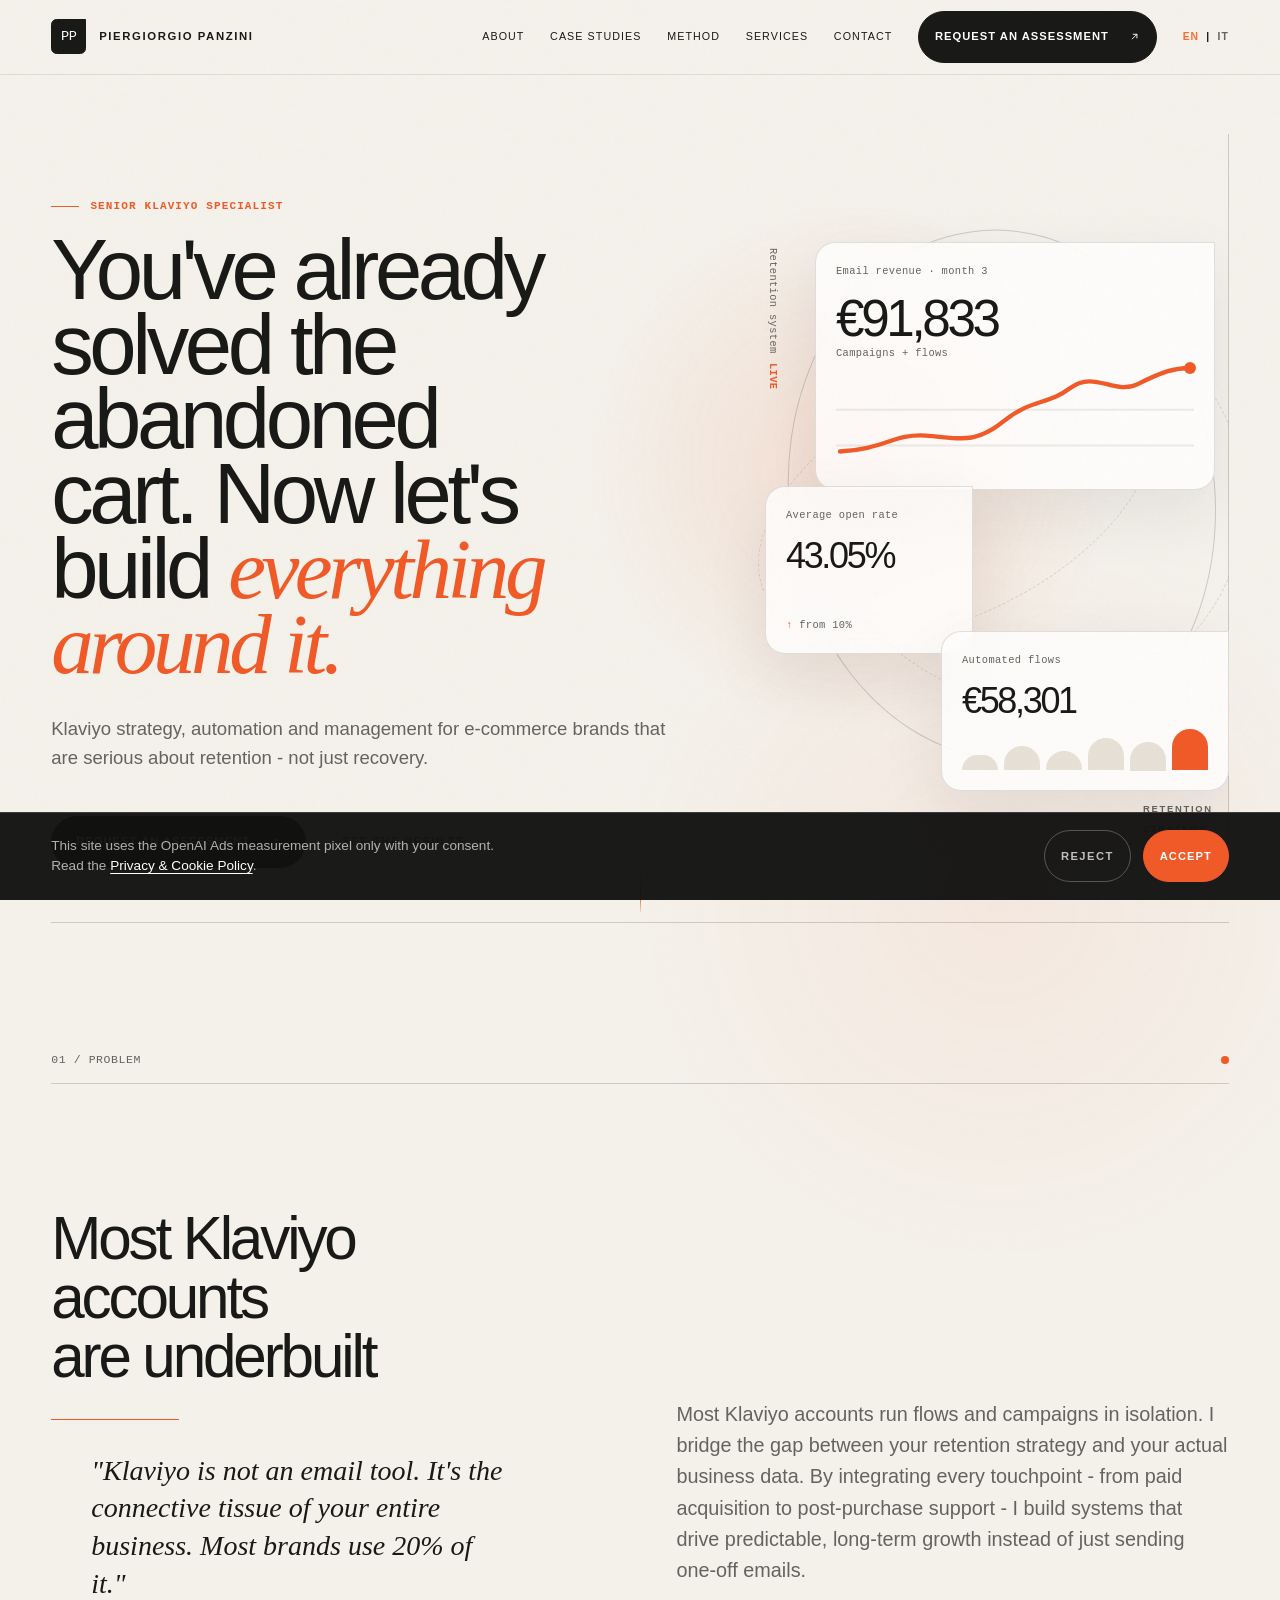
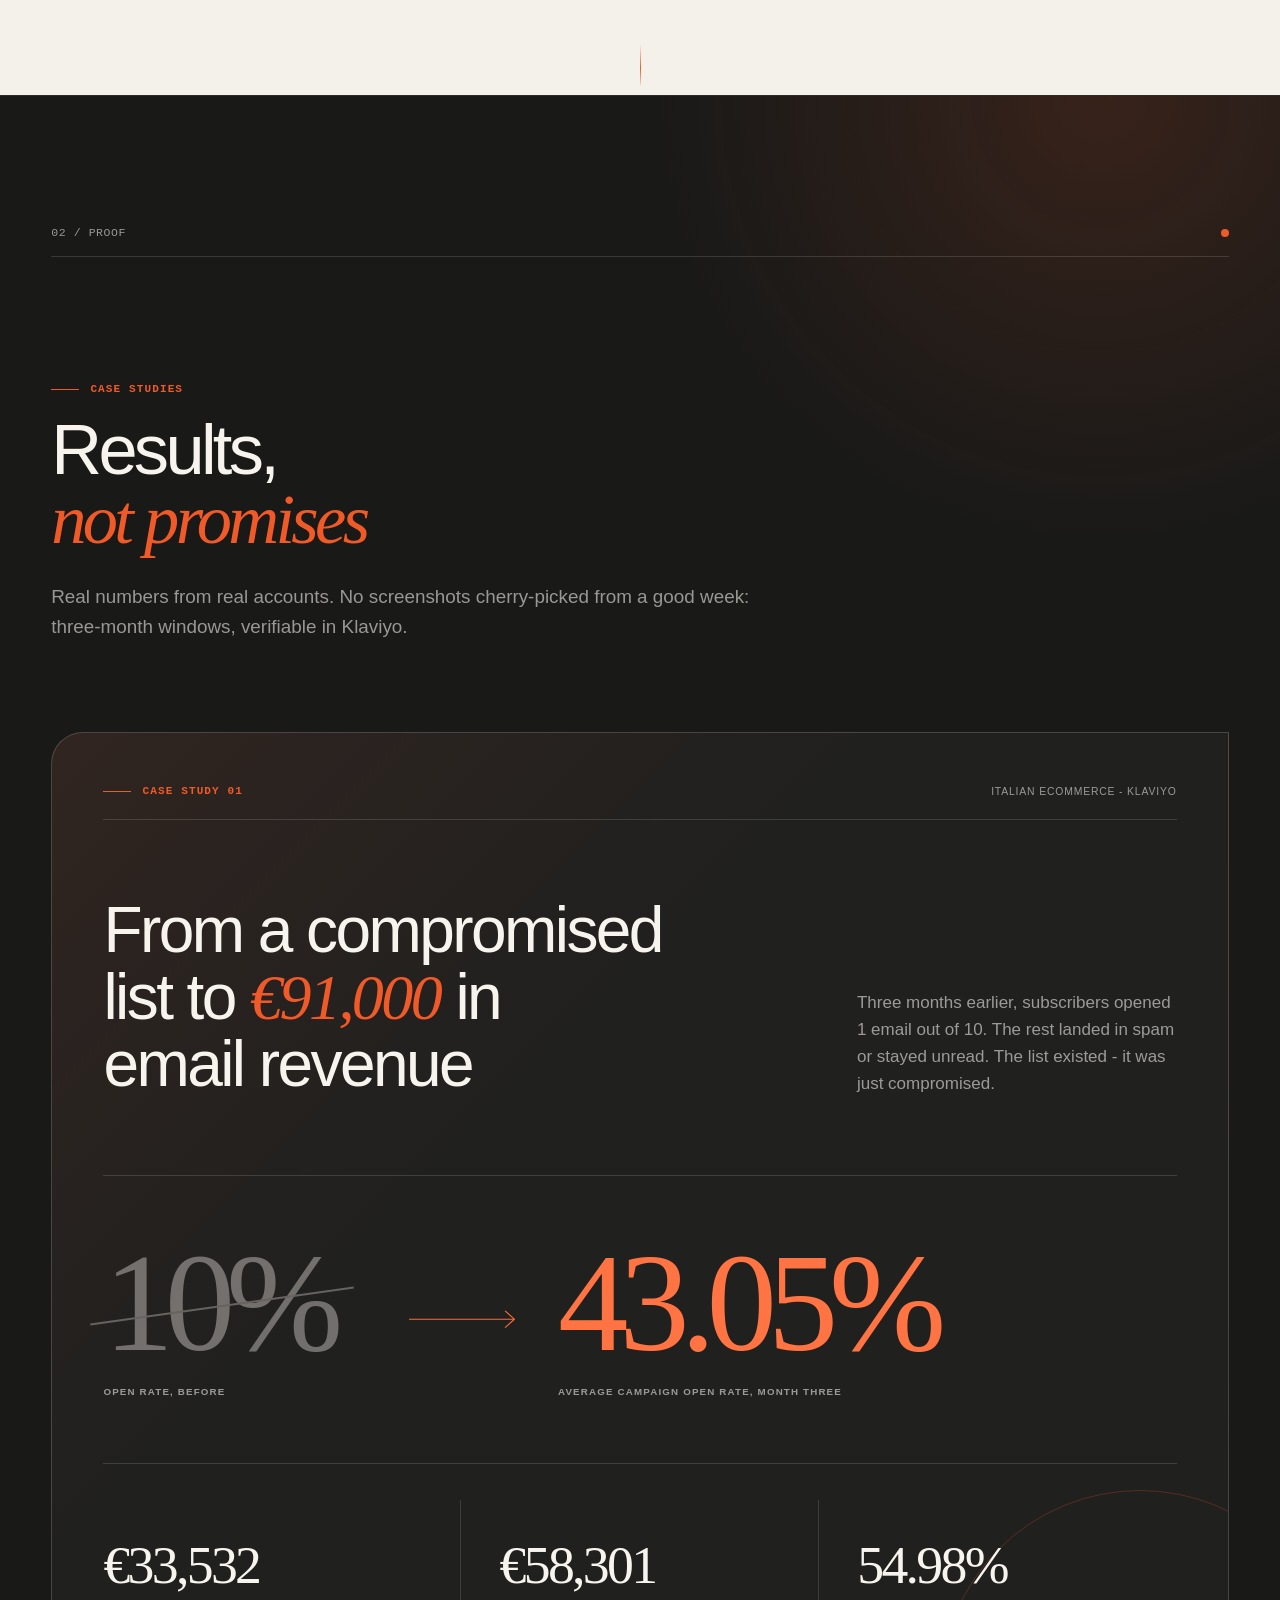
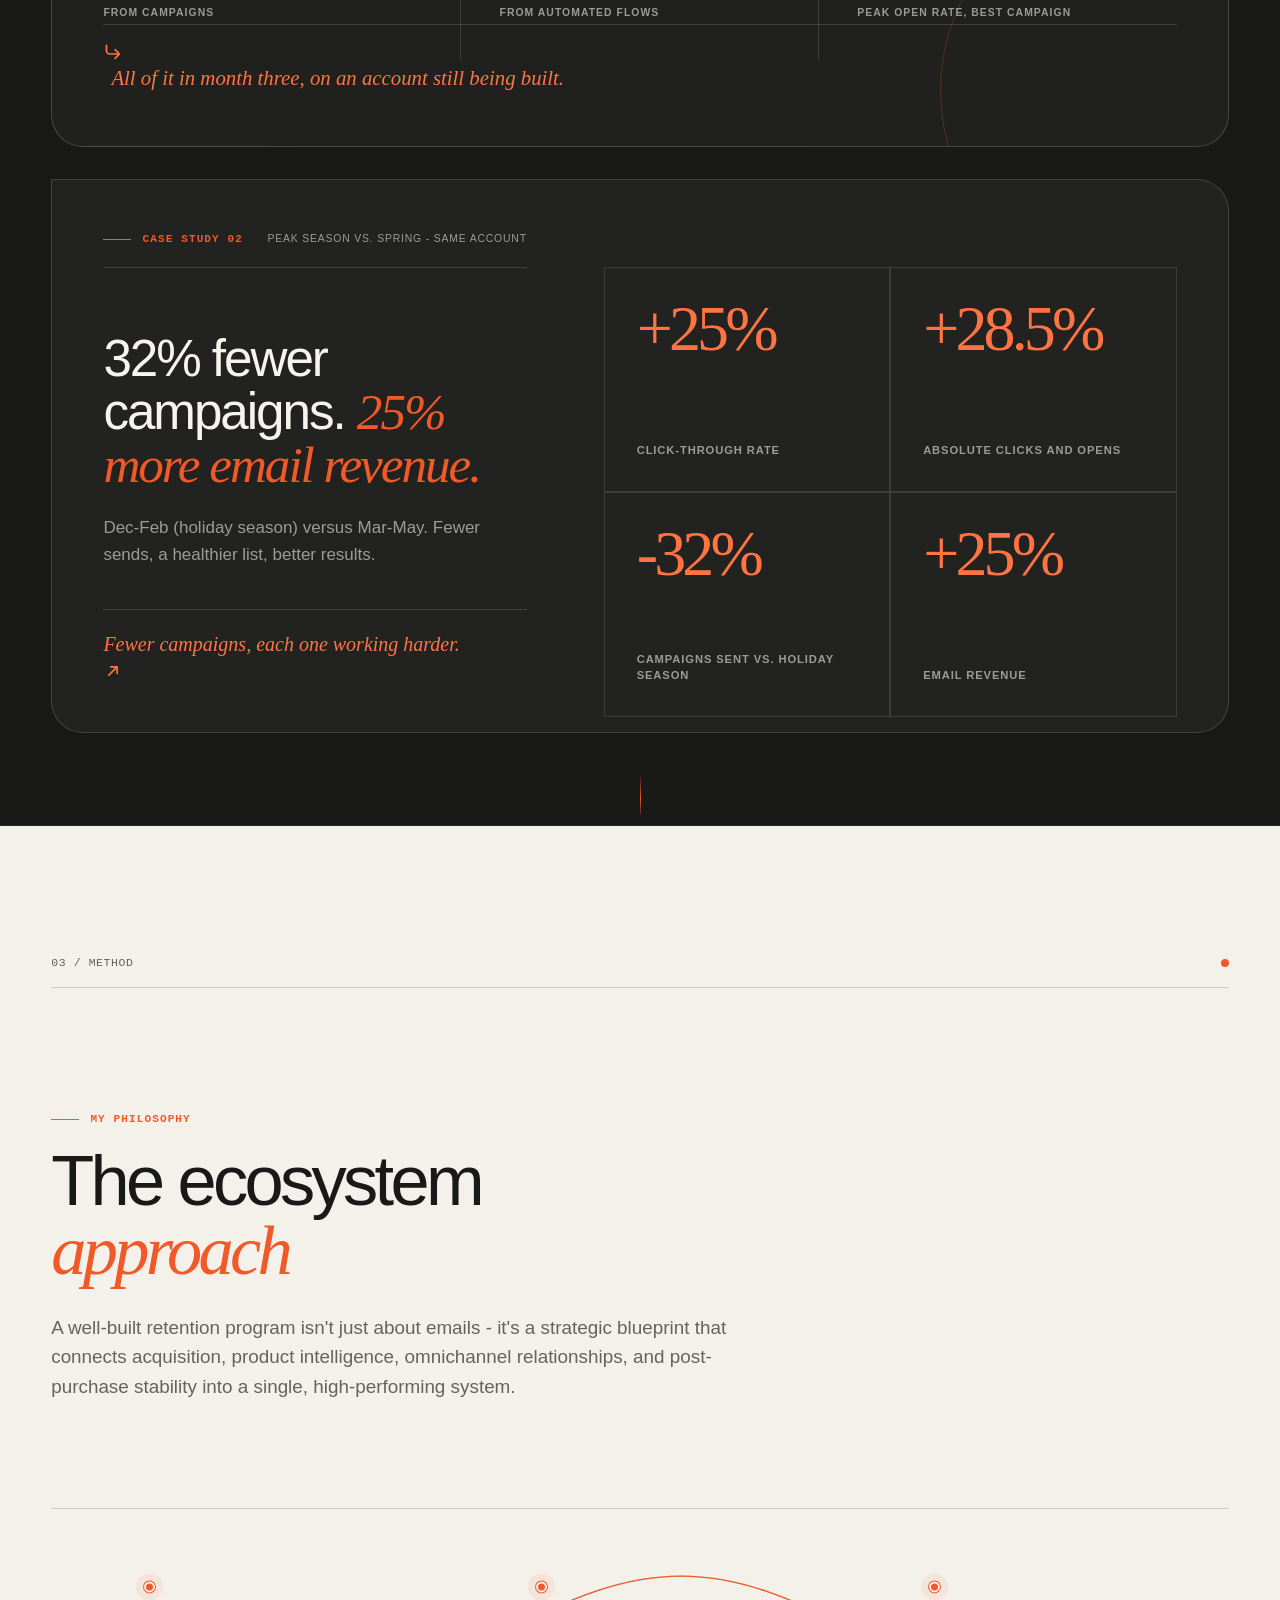
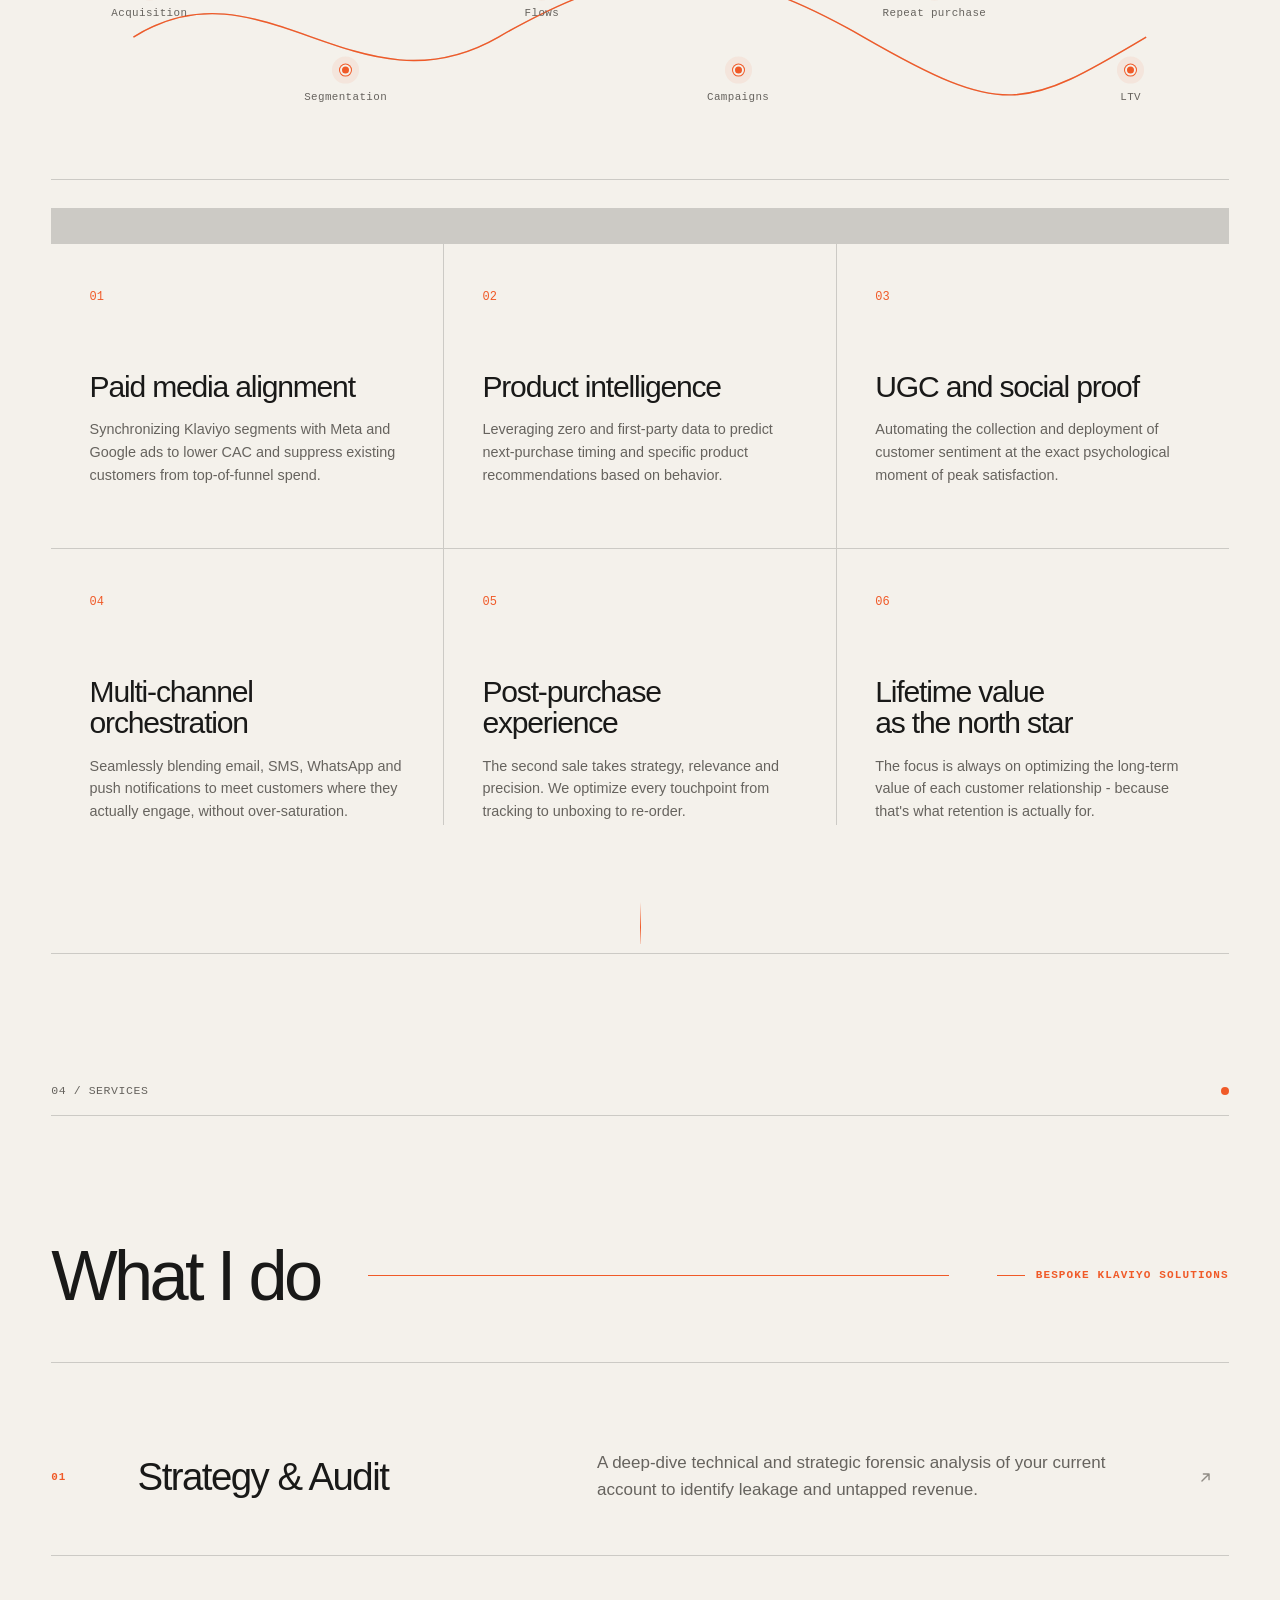
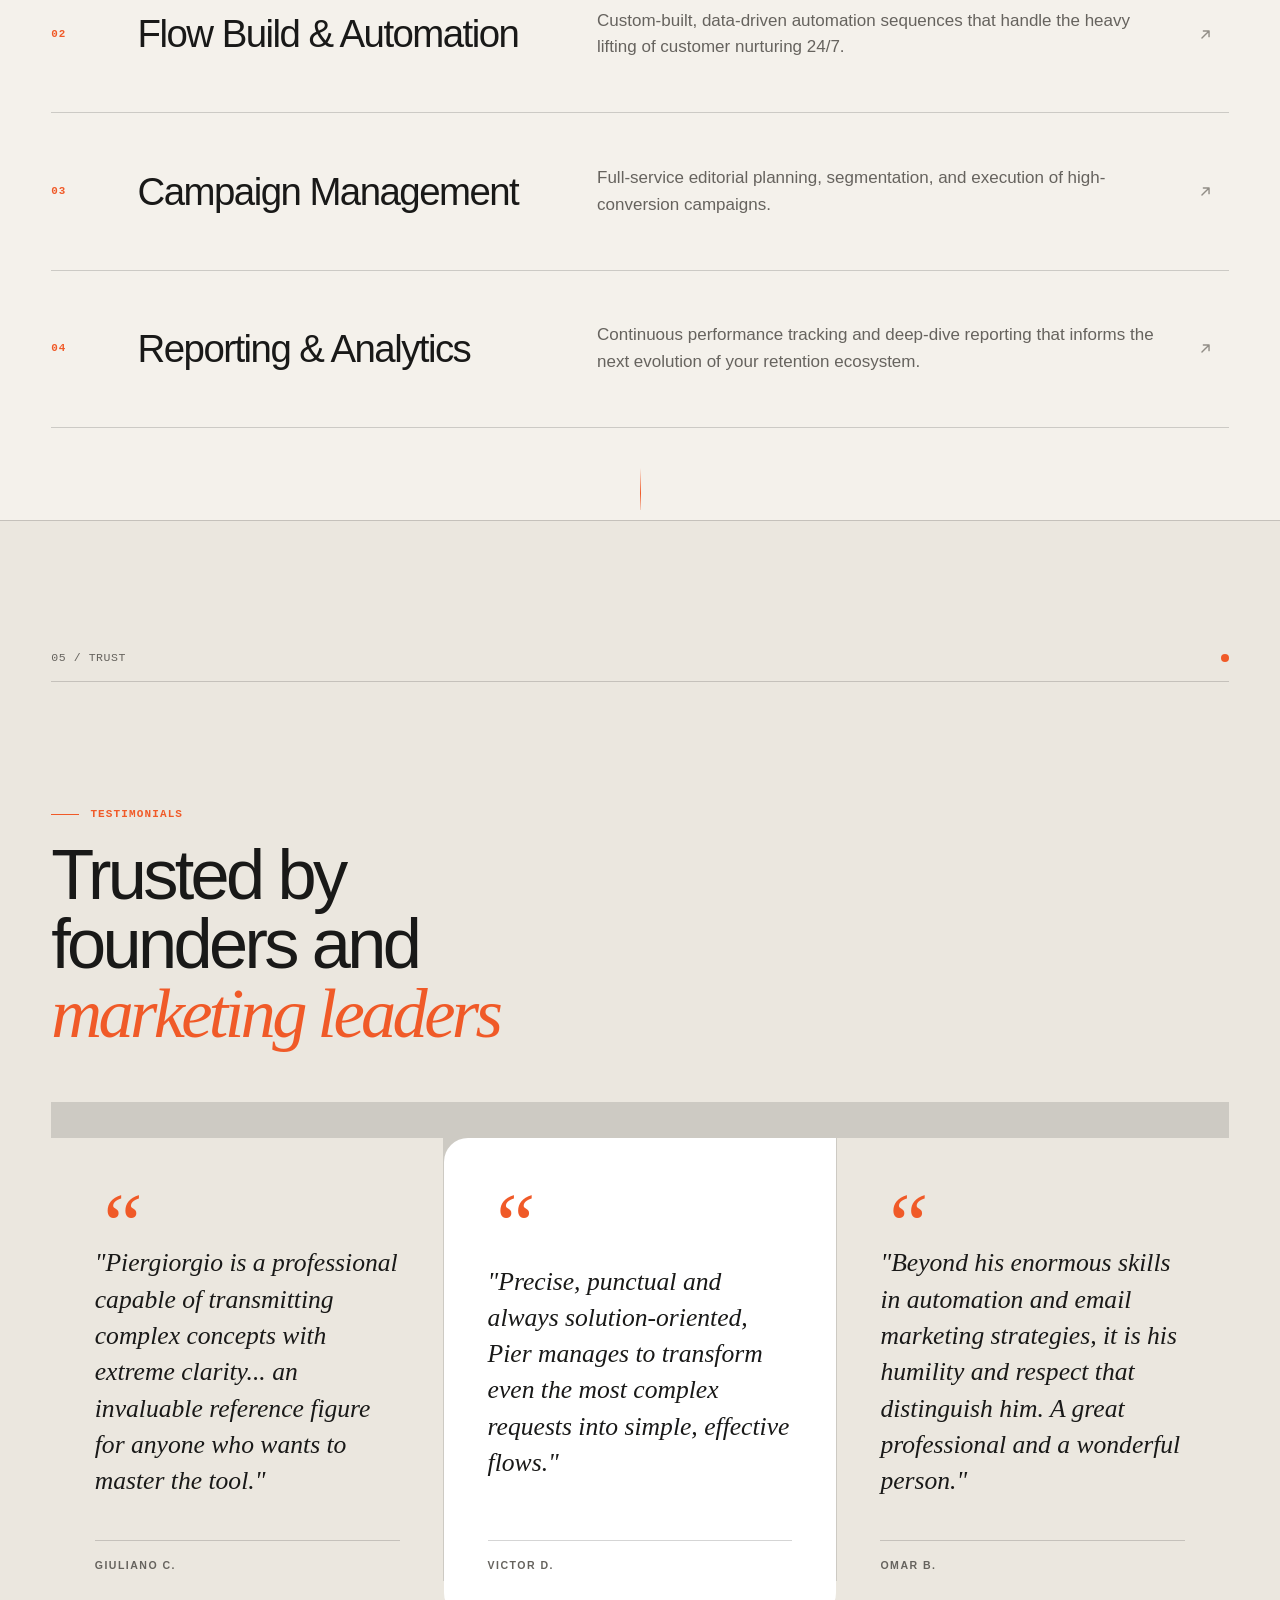
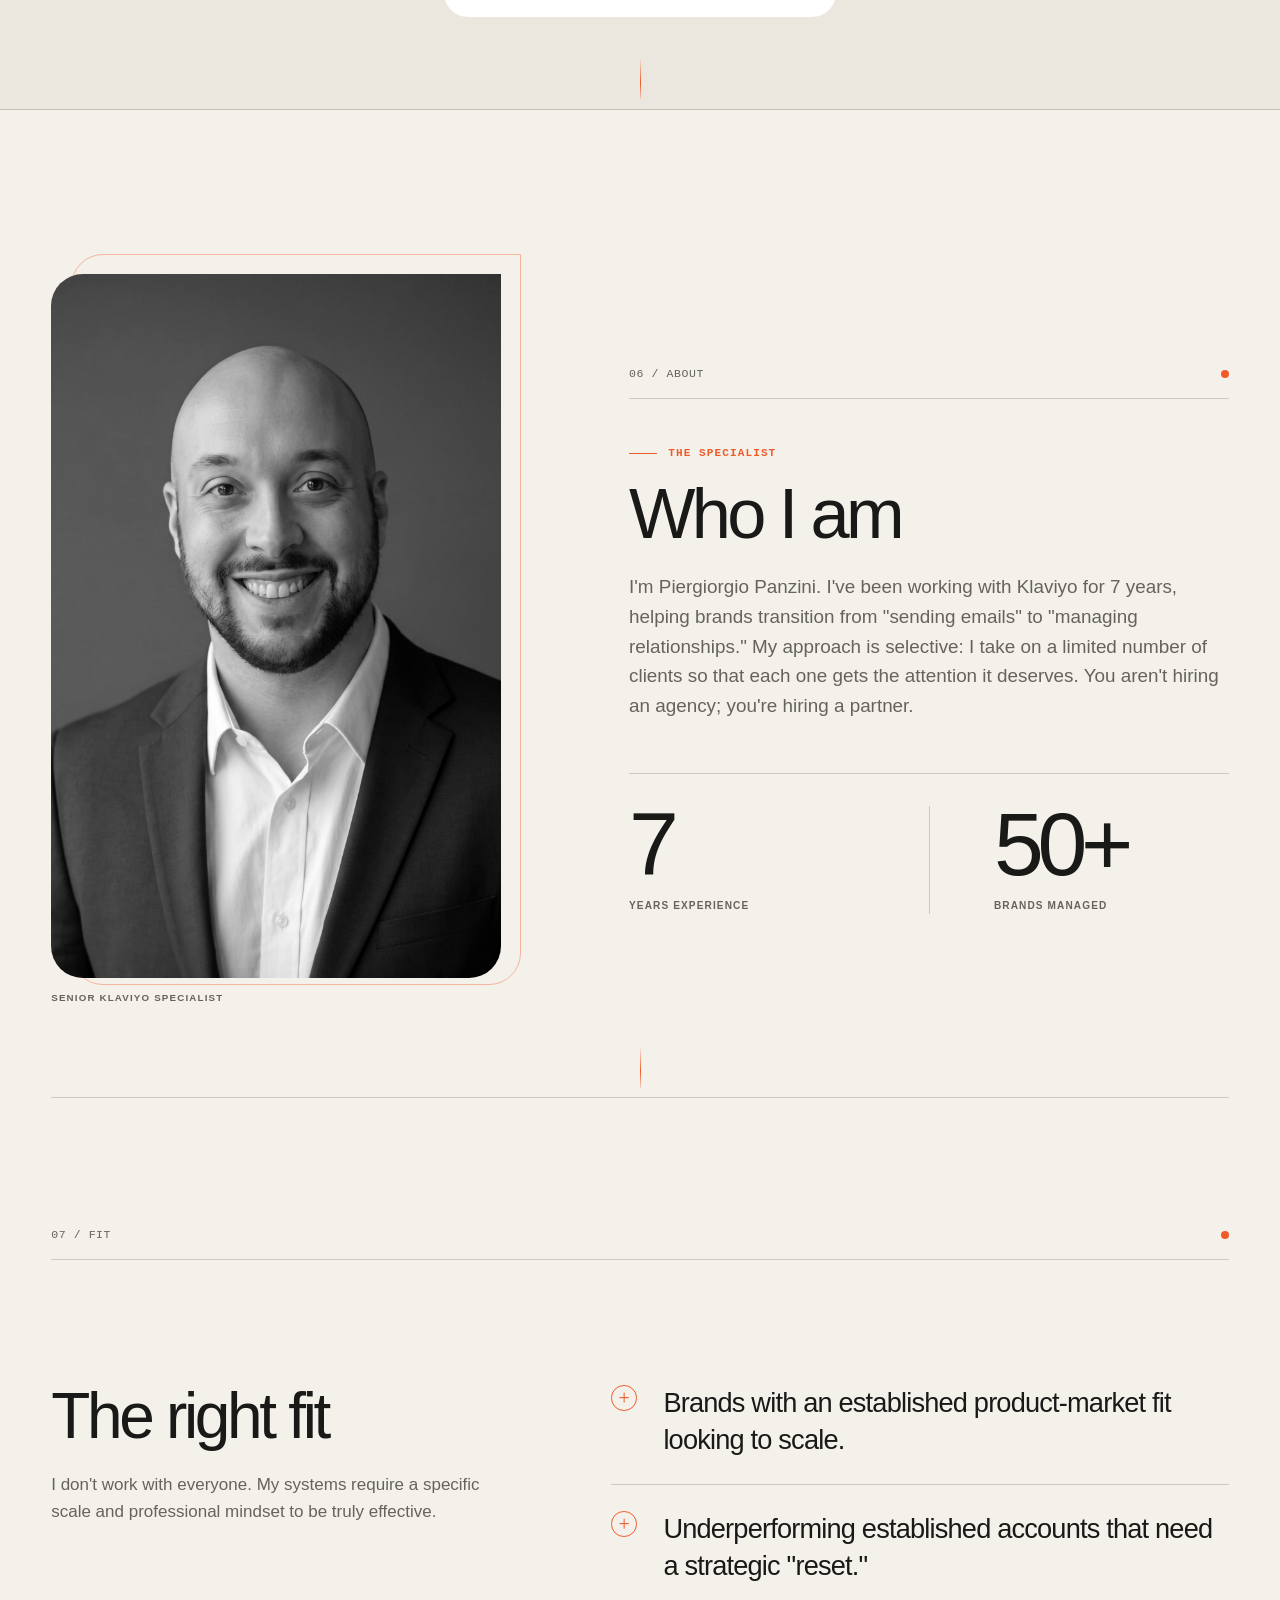
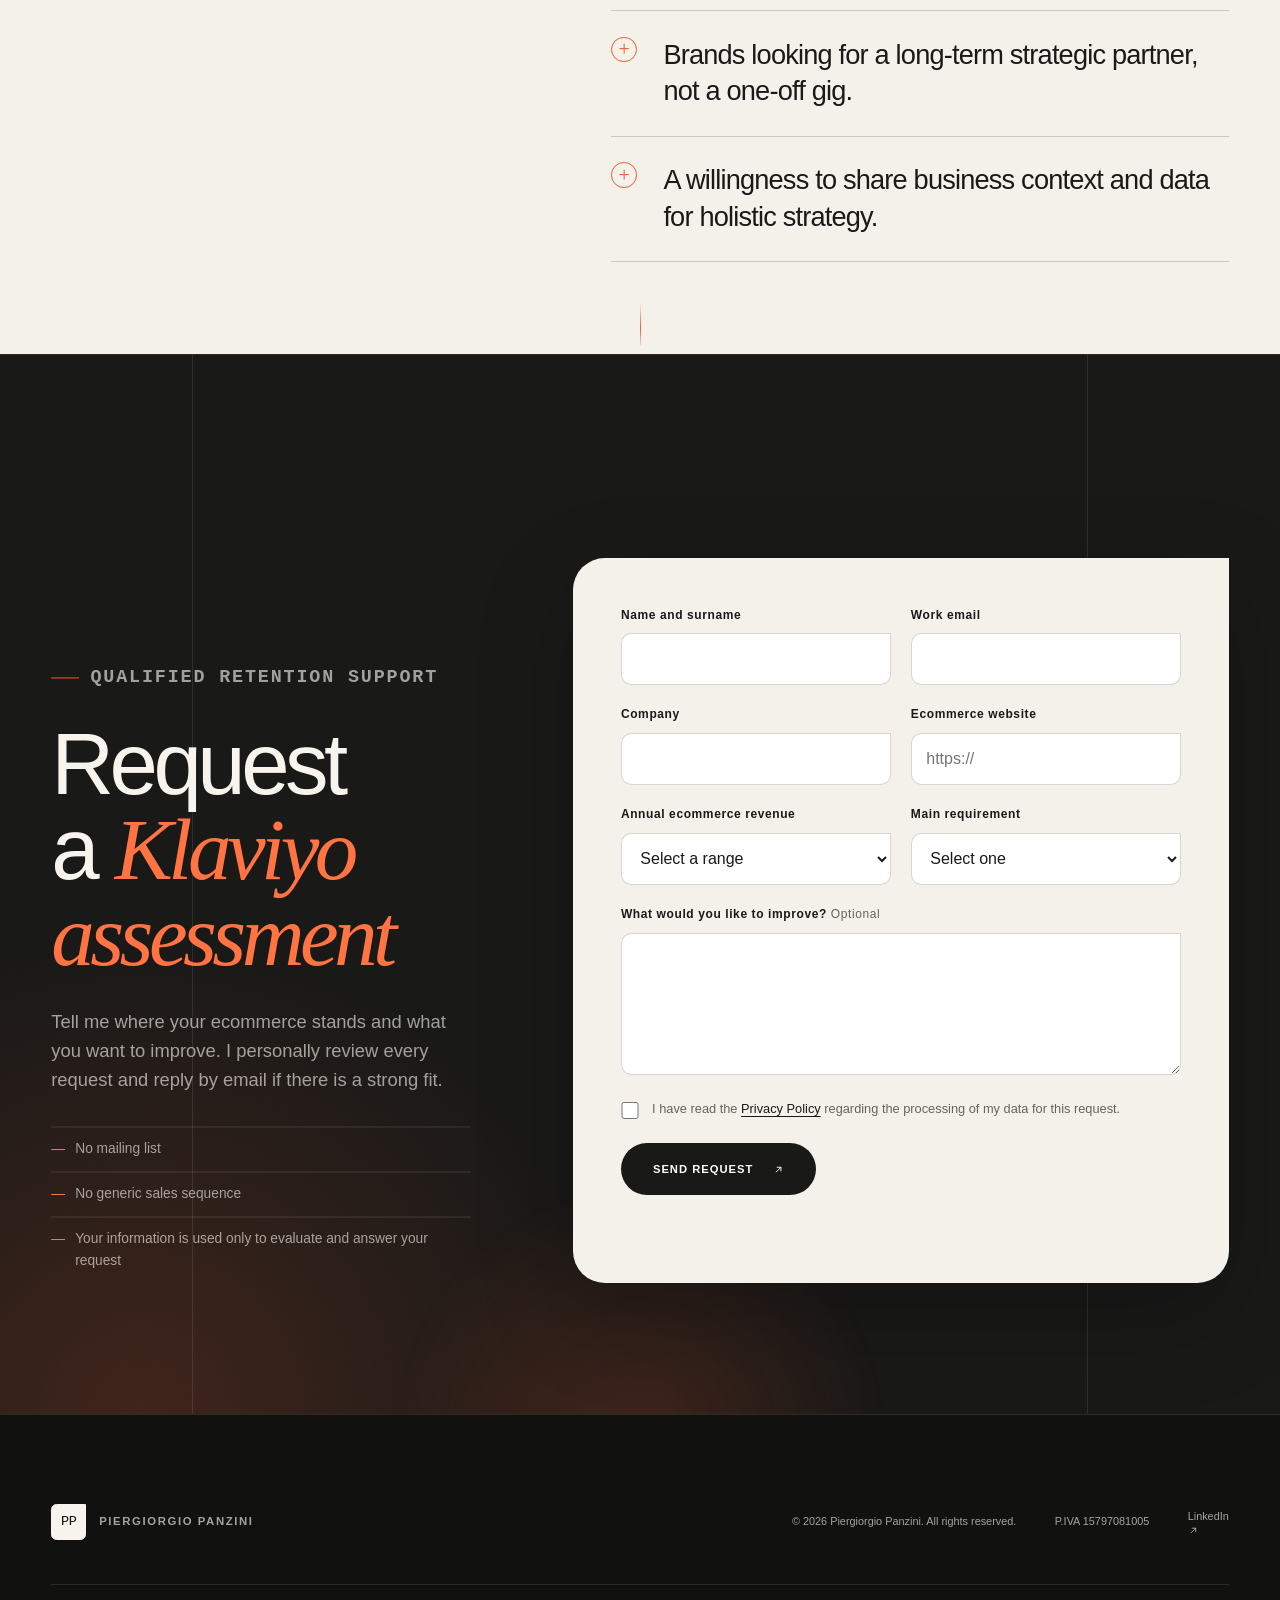
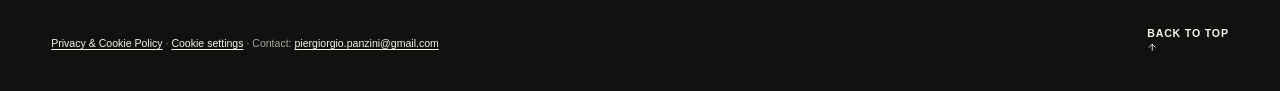
==== en/index.html @ 92e71a6a "Set Italian as default locale and move English to /en/" ====
<!doctype html>
<html lang="en">
<head>
  <meta charset="utf-8">
  <script>document.documentElement.classList.add("js");</script>
  <script>
    !function(w,d,s,u){if(w.oaiq)return;var q=function(){q.q.push(arguments)};q.q=[];w.oaiq=q;var j=d.createElement(s);j.async=1;j.src=u;var f=d.getElementsByTagName(s)[0];f.parentNode.insertBefore(j,f)}(window,document,"script","https://bzrcdn.openai.com/sdk/oaiq.min.js");
    oaiq("consent", false);
    oaiq("init",{pixelId:"G5g2G6h9mCLMykLsKtV5My"});
  </script>
  <meta name="viewport" content="width=device-width, initial-scale=1">
  <title>Piergiorgio Panzini | Senior Klaviyo Specialist</title>
  <meta name="description" content="Klaviyo strategy, automation and management for e-commerce brands that are serious about retention. Case studies: €91,000 email revenue in 3 months from a compromised list.">
  <meta name="theme-color" content="#F4F1EB">
  <link rel="icon" type="image/svg+xml" href="/favicon.svg">
  <link rel="canonical" href="https://www.panzini.pro/en/">
  <link rel="alternate" hreflang="en" href="https://www.panzini.pro/en/">
  <link rel="alternate" hreflang="it" href="https://www.panzini.pro/it/">
  <link rel="alternate" hreflang="x-default" href="https://www.panzini.pro/en/">
  <meta property="og:type" content="website">
  <meta property="og:title" content="Piergiorgio Panzini | Senior Klaviyo Specialist">
  <meta property="og:description" content="Klaviyo strategy, automation and management for e-commerce brands that are serious about retention. Case studies: €91,000 email revenue in 3 months from a compromised list.">
  <meta property="og:image" content="https://www.panzini.pro/piergiorgio.jpg">
  <meta property="og:url" content="https://www.panzini.pro/en/">
  <meta property="og:locale" content="en_US">
  <link rel="stylesheet" href="/assets/styles.css">
  <script src="/assets/main.js" defer></script>
</head>
<body>
  <a class="skip-link" href="#main">Skip to content</a>
  <div class="consent-banner" data-consent-banner hidden>
    <div class="container consent-banner-inner">
      <p>This site uses the OpenAI Ads measurement pixel only with your consent. Read the <a href="/en/privacy/">Privacy &amp; Cookie Policy</a>.</p>
      <div class="consent-actions">
        <button type="button" class="button-outline button-small" data-consent-reject>Reject</button>
        <button type="button" class="button button-small" data-consent-accept>Accept</button>
      </div>
    </div>
  </div>
  <header class="site-header" data-header>
    <nav class="nav container" aria-label="Main navigation">
      <a class="brand" href="/en/" aria-label="Piergiorgio Panzini, home">
        <span class="brand-mark">PP</span>
        <span class="brand-name">Piergiorgio Panzini</span>
      </a>
      <div class="nav-desktop">
        <a href="#about">About</a>
        <a href="#case-studies">Case studies</a>
        <a href="#method">Method</a>
        <a href="#services">Services</a>
        <a href="#contact">Contact</a>
        <a class="button button-small" href="#contact">Request an assessment <span aria-hidden="true"><svg class="icon" viewBox="0 0 24 24"><path d="M7 17 17 7M9 7h8v8"/></svg></span></a>
        <div class="language-switcher" aria-label="Select language">
          <a class="active" href="/en/" lang="en" aria-current="page">EN</a><span aria-hidden="true">|</span><a href="/it/" lang="it">IT</a>
        </div>
      </div>
      <button class="menu-toggle" type="button" aria-label="Open menu" aria-controls="mobile-menu" aria-expanded="false" data-menu-toggle>
        <svg class="menu-icon" viewBox="0 0 24 24" aria-hidden="true"><path d="M3 7h18M3 17h18"/></svg>
        <svg class="close-icon" viewBox="0 0 24 24" aria-hidden="true"><path d="m5 5 14 14M19 5 5 19"/></svg>
      </button>
    </nav>
    <div class="mobile-menu" id="mobile-menu" data-mobile-menu hidden>
      <div class="container mobile-menu-inner">
        <a href="#about">About</a>
        <a href="#case-studies">Case studies</a>
        <a href="#method">Method</a>
        <a href="#services">Services</a>
        <a href="#contact">Contact</a>
        <a class="button" href="#contact">Request an assessment <span aria-hidden="true"><svg class="icon" viewBox="0 0 24 24"><path d="M7 17 17 7M9 7h8v8"/></svg></span></a>
        <div class="language-switcher" aria-label="Select language">
          <a class="active" href="/en/" lang="en" aria-current="page">EN</a><span aria-hidden="true">|</span><a href="/it/" lang="it">IT</a>
        </div>
      </div>
    </div>
  </header>

  <main id="main">
    <section class="hero container">
      <div class="hero-glow" aria-hidden="true"></div>
      <div class="hero-content reveal">
        <p class="kicker">Senior Klaviyo Specialist</p>
        <h1>You've already solved the abandoned cart. Now let's build <em>everything around it.</em></h1>
        <p class="hero-intro">Klaviyo strategy, automation and management for e-commerce brands that are serious about retention - not just recovery.</p>
        <div class="hero-actions">
          <a class="button" href="#contact">Request an assessment <span aria-hidden="true"><svg class="icon" viewBox="0 0 24 24"><path d="M7 17 17 7M9 7h8v8"/></svg></span></a>
          <a class="text-link" href="#case-studies">See the results <span aria-hidden="true"><svg class="icon" viewBox="0 0 24 24"><path d="M12 5v14M5 12l7 7 7-7"/></svg></span></a>
        </div>
      </div>
      <div class="hero-observatory" data-observatory aria-hidden="true">
        <div class="observatory-orbit"></div>
        <div class="data-card data-card-revenue" data-parallax="0.7">
          <span class="data-label">Email revenue · month 3</span>
          <strong>€91,833</strong>
          <span class="data-trend">Campaigns + flows</span>
          <svg class="sparkline" viewBox="0 0 180 54"><path class="chart-grid" d="M0 42H180M0 24H180"/><path class="chart-line" d="M2 45C24 44 29 36 45 37S69 42 84 30s22-8 34-17 22 4 34-2 18-8 26-8"/><circle cx="178" cy="3" r="3"/></svg>
        </div>
        <div class="data-card data-card-open" data-parallax="1.05">
          <span class="data-label">Average open rate</span>
          <strong>43.05%</strong>
          <span class="data-trend"><b>↑</b> from 10%</span>
        </div>
        <div class="data-card data-card-flows" data-parallax="0.45">
          <span class="data-label">Automated flows</span>
          <strong>€58,301</strong>
          <div class="flow-bars"><i></i><i></i><i></i><i></i><i></i><i></i></div>
        </div>
        <div class="observatory-stamp"><span>Retention system</span><b>Live</b></div>
      </div>
      <div class="hero-index" aria-hidden="true"><span>Retention</span><span>Strategy</span><span>Systems</span></div>
    </section>

    <section class="section problem container" id="problem">
      <div class="section-number" aria-hidden="true">01 / Problem</div>
      <div class="problem-grid">
        <div class="reveal">
          <h2>Most Klaviyo accounts are underbuilt</h2>
          <div class="gold-rule"></div>
          <blockquote>"Klaviyo is not an email tool. It's the connective tissue of your entire business. Most brands use 20% of it."</blockquote>
        </div>
        <p class="problem-copy reveal">Most Klaviyo accounts run flows and campaigns in isolation. I bridge the gap between your retention strategy and your actual business data. By integrating every touchpoint - from paid acquisition to post-purchase support - I build systems that drive predictable, long-term growth instead of just sending one-off emails.</p>
      </div>
    </section>

    <section class="section case-studies" id="case-studies">
      <div class="container">
        <div class="section-number" aria-hidden="true">02 / Proof</div>
        <header class="section-heading reveal">
          <p class="kicker">Case studies</p>
          <h2>Results, <em>not promises</em></h2>
          <p>Real numbers from real accounts. No screenshots cherry-picked from a good week: three-month windows, verifiable in Klaviyo.</p>
        </header>

        <article class="case-featured reveal">
          <div class="case-topline">
            <p class="kicker">Case study 01</p>
            <span class="tag">Italian ecommerce - Klaviyo</span>
          </div>
          <div class="case-intro">
            <h3>From a compromised list to <em>€91,000</em> in email revenue</h3>
            <p>Three months earlier, subscribers opened 1 email out of 10. The rest landed in spam or stayed unread. The list existed - it was just compromised.</p>
          </div>
          <div class="before-after" aria-label="Open rate increased from 10 percent to 43.05 percent">
            <div class="before">
              <span class="metric struck">10%</span>
              <span class="metric-label">open rate, before</span>
            </div>
            <svg class="result-arrow" viewBox="0 0 120 24" aria-hidden="true"><path d="M1 12h113M104 3l10 9-10 9"/></svg>
            <div class="after">
              <span class="metric metric-gold count-up" data-to="43.05" data-decimals="2" data-suffix="%">43.05%</span>
              <span class="metric-label">average campaign open rate, month three</span>
            </div>
          </div>
          <div class="stat-row stagger-group">
            <div class="stat">
              <span class="stat-value count-up" data-to="33532" data-prefix="€" data-grouping="true">€33,532</span>
              <span class="stat-label">from campaigns</span>
            </div>
            <div class="stat">
              <span class="stat-value count-up" data-to="58301" data-prefix="€" data-grouping="true">€58,301</span>
              <span class="stat-label">from automated flows</span>
            </div>
            <div class="stat">
              <span class="stat-value count-up" data-to="54.98" data-decimals="2" data-suffix="%">54.98%</span>
              <span class="stat-label">peak open rate, best campaign</span>
            </div>
          </div>
          <p class="case-closing"><span aria-hidden="true"><svg class="icon" viewBox="0 0 24 24"><path d="M4 5v6a4 4 0 0 0 4 4h11M14 10l5 5-5 5"/></svg></span> All of it in month three, on an account still being built.</p>
        </article>

        <article class="case-secondary reveal">
          <div class="case-secondary-copy">
            <div class="case-topline">
              <p class="kicker">Case study 02</p>
              <span class="tag">Peak season vs. spring - same account</span>
            </div>
            <h3>32% fewer campaigns. <em>25% more email revenue.</em></h3>
            <p>Dec-Feb (holiday season) versus Mar-May. Fewer sends, a healthier list, better results.</p>
            <p class="takeaway">Fewer campaigns, each one working harder. <span aria-hidden="true"><svg class="icon" viewBox="0 0 24 24"><path d="M7 17 17 7M9 7h8v8"/></svg></span></p>
          </div>
          <div class="mini-stats stagger-group">
            <div class="mini-stat"><span class="count-up" data-to="25" data-prefix="+" data-suffix="%">+25%</span><p>click-through rate</p></div>
            <div class="mini-stat"><span class="count-up" data-to="28.5" data-decimals="1" data-prefix="+" data-suffix="%">+28.5%</span><p>absolute clicks and opens</p></div>
            <div class="mini-stat"><span class="count-up" data-to="32" data-prefix="-" data-suffix="%">-32%</span><p>campaigns sent vs. holiday season</p></div>
            <div class="mini-stat"><span class="count-up" data-to="25" data-prefix="+" data-suffix="%">+25%</span><p>email revenue</p></div>
          </div>
        </article>
      </div>
    </section>

    <section class="section method" id="method">
      <div class="container">
        <div class="section-number" aria-hidden="true">03 / Method</div>
        <div class="method-intro">
          <header class="section-heading reveal">
            <p class="kicker">My philosophy</p>
            <h2>The ecosystem <em>approach</em></h2>
            <p>A well-built retention program isn't just about emails - it's a strategic blueprint that connects acquisition, product intelligence, omnichannel relationships, and post-purchase stability into a single, high-performing system.</p>
          </header>
        </div>
        <div class="ecosystem-map reveal" data-ecosystem aria-hidden="true">
          <svg viewBox="0 0 1000 190" preserveAspectRatio="none">
            <path class="ecosystem-track" d="M70 96C180 18 260 174 380 96S570 18 690 96 826 166 930 96"/>
            <path class="ecosystem-progress" d="M70 96C180 18 260 174 380 96S570 18 690 96 826 166 930 96"/>
          </svg>
          <ol>
            <li><i></i><span>Acquisition</span></li>
            <li><i></i><span>Segmentation</span></li>
            <li><i></i><span>Flows</span></li>
            <li><i></i><span>Campaigns</span></li>
            <li><i></i><span>Repeat purchase</span></li>
            <li><i></i><span>LTV</span></li>
          </ol>
        </div>
        <div class="method-grid stagger-group">
          <article class="method-card"><span>01</span><h3>Paid media alignment</h3><p>Synchronizing Klaviyo segments with Meta and Google ads to lower CAC and suppress existing customers from top-of-funnel spend.</p></article>
          <article class="method-card"><span>02</span><h3>Product intelligence</h3><p>Leveraging zero and first-party data to predict next-purchase timing and specific product recommendations based on behavior.</p></article>
          <article class="method-card"><span>03</span><h3>UGC and social proof</h3><p>Automating the collection and deployment of customer sentiment at the exact psychological moment of peak satisfaction.</p></article>
          <article class="method-card"><span>04</span><h3>Multi-channel orchestration</h3><p>Seamlessly blending email, SMS, WhatsApp and push notifications to meet customers where they actually engage, without over-saturation.</p></article>
          <article class="method-card"><span>05</span><h3>Post-purchase experience</h3><p>The second sale takes strategy, relevance and precision. We optimize every touchpoint from tracking to unboxing to re-order.</p></article>
          <article class="method-card"><span>06</span><h3>Lifetime value as the north star</h3><p>The focus is always on optimizing the long-term value of each customer relationship - because that's what retention is actually for.</p></article>
        </div>
      </div>
    </section>

    <section class="section services container" id="services">
      <div class="section-number" aria-hidden="true">04 / Services</div>
      <header class="services-heading reveal">
        <h2>What I do</h2>
        <div class="gold-rule"></div>
        <p class="kicker">Bespoke Klaviyo solutions</p>
      </header>
      <div class="service-list stagger-group">
        <article class="service-row"><span>01</span><h3>Strategy &amp; Audit</h3><p>A deep-dive technical and strategic forensic analysis of your current account to identify leakage and untapped revenue.</p><i aria-hidden="true"><svg class="icon" viewBox="0 0 24 24"><path d="M7 17 17 7M9 7h8v8"/></svg></i></article>
        <article class="service-row"><span>02</span><h3>Flow Build &amp; Automation</h3><p>Custom-built, data-driven automation sequences that handle the heavy lifting of customer nurturing 24/7.</p><i aria-hidden="true"><svg class="icon" viewBox="0 0 24 24"><path d="M7 17 17 7M9 7h8v8"/></svg></i></article>
        <article class="service-row"><span>03</span><h3>Campaign Management</h3><p>Full-service editorial planning, segmentation, and execution of high-conversion campaigns.</p><i aria-hidden="true"><svg class="icon" viewBox="0 0 24 24"><path d="M7 17 17 7M9 7h8v8"/></svg></i></article>
        <article class="service-row"><span>04</span><h3>Reporting &amp; Analytics</h3><p>Continuous performance tracking and deep-dive reporting that informs the next evolution of your retention ecosystem.</p><i aria-hidden="true"><svg class="icon" viewBox="0 0 24 24"><path d="M7 17 17 7M9 7h8v8"/></svg></i></article>
      </div>
    </section>

    <section class="section testimonials">
      <div class="container">
        <div class="section-number" aria-hidden="true">05 / Trust</div>
        <header class="section-heading reveal">
          <p class="kicker">Testimonials</p>
          <h2>Trusted by founders and <em>marketing leaders</em></h2>
        </header>
        <div class="testimonial-grid stagger-group">
          <figure><span class="quote-mark" aria-hidden="true">“</span><blockquote>"Piergiorgio is a professional capable of transmitting complex concepts with extreme clarity... an invaluable reference figure for anyone who wants to master the tool."</blockquote><figcaption>Giuliano C.</figcaption></figure>
          <figure><span class="quote-mark" aria-hidden="true">“</span><blockquote>"Precise, punctual and always solution-oriented, Pier manages to transform even the most complex requests into simple, effective flows."</blockquote><figcaption>Victor D.</figcaption></figure>
          <figure><span class="quote-mark" aria-hidden="true">“</span><blockquote>"Beyond his enormous skills in automation and email marketing strategies, it is his humility and respect that distinguish him. A great professional and a wonderful person."</blockquote><figcaption>Omar B.</figcaption></figure>
        </div>
      </div>
    </section>

    <section class="section about" id="about">
      <div class="container about-grid">
        <figure class="portrait reveal">
          <img src="/piergiorgio.jpg" data-root-asset="piergiorgio.jpg" alt="Piergiorgio Panzini" width="1664" height="2192" loading="lazy">
          <figcaption>Senior Klaviyo Specialist</figcaption>
        </figure>
        <div class="about-copy reveal">
          <div class="section-number" aria-hidden="true">06 / About</div>
          <p class="kicker">The specialist</p>
          <h2>Who I am</h2>
          <p>I'm Piergiorgio Panzini. I've been working with Klaviyo for 7 years, helping brands transition from "sending emails" to "managing relationships." My approach is selective: I take on a limited number of clients so that each one gets the attention it deserves. You aren't hiring an agency; you're hiring a partner.</p>
          <div class="about-stats">
            <div><span class="count-up" data-to="7">7</span><small>Years experience</small></div>
            <div><span class="count-up" data-to="50" data-suffix="+">50+</span><small>Brands managed</small></div>
          </div>
        </div>
      </div>
    </section>

    <section class="section fit container">
      <div class="section-number" aria-hidden="true">07 / Fit</div>
      <div class="fit-grid">
        <header class="reveal"><h2>The right fit</h2><p>I don't work with everyone. My systems require a specific scale and professional mindset to be truly effective.</p></header>
        <ul class="fit-list stagger-group">
          <li><span aria-hidden="true">+</span><p>Brands with an established product-market fit looking to scale.</p></li>
          <li><span aria-hidden="true">+</span><p>Underperforming established accounts that need a strategic "reset."</p></li>
          <li><span aria-hidden="true">+</span><p>Brands looking for a long-term strategic partner, not a one-off gig.</p></li>
          <li><span aria-hidden="true">+</span><p>A willingness to share business context and data for holistic strategy.</p></li>
        </ul>
      </div>
    </section>

    <section class="contact" id="contact">
      <div class="contact-glow" aria-hidden="true"></div>
      <div class="container contact-layout reveal">
        <header class="contact-intro">
          <p class="kicker">Qualified retention support</p>
          <h2>Request a <em>Klaviyo assessment</em></h2>
          <p>Tell me where your ecommerce stands and what you want to improve. I personally review every request and reply by email if there is a strong fit.</p>
          <ul class="contact-promises"><li>No mailing list</li><li>No generic sales sequence</li><li>Your information is used only to evaluate and answer your request</li></ul>
        </header>
        <form class="contact-form" action="https://formsubmit.co/ajax/piergiorgio.panzini@gmail.com" method="POST" data-contact-form>
          <input type="hidden" name="_subject" value="New Klaviyo assessment request — panzini.pro">
          <input type="hidden" name="_template" value="table">
          <input type="hidden" name="_captcha" value="false">
          <input class="form-honey" type="text" name="_honey" tabindex="-1" autocomplete="off" aria-hidden="true">
          <div class="form-grid">
            <div class="form-field"><label for="contact-name">Name and surname</label><input id="contact-name" name="Name" type="text" autocomplete="name" minlength="2" maxlength="100" required></div>
            <div class="form-field"><label for="contact-email">Work email</label><input id="contact-email" name="Email" type="email" autocomplete="email" maxlength="160" required></div>
            <div class="form-field"><label for="contact-company">Company</label><input id="contact-company" name="Company" type="text" autocomplete="organization" maxlength="120" required></div>
            <div class="form-field"><label for="contact-website">Ecommerce website</label><input id="contact-website" name="Website" type="url" inputmode="url" autocomplete="url" placeholder="https://" maxlength="300" required></div>
            <div class="form-field"><label for="contact-revenue">Annual ecommerce revenue</label><select id="contact-revenue" name="Annual ecommerce revenue" required><option value="" selected disabled>Select a range</option><option>Less than €2M</option><option>€2M–€5M</option><option>€5M–€10M</option><option>More than €10M</option></select></div>
            <div class="form-field"><label for="contact-service">Main requirement</label><select id="contact-service" name="Main requirement" required><option value="" selected disabled>Select one</option><option>Ongoing Klaviyo management</option><option>Strategy and audit</option><option>Flows and automation</option><option>Campaign management</option><option>Migration to Klaviyo</option></select></div>
            <div class="form-field form-field-wide"><label for="contact-message">What would you like to improve? <span>Optional</span></label><textarea id="contact-message" name="Message" rows="5" maxlength="2000"></textarea></div>
          </div>
          <label class="privacy-check"><input type="checkbox" name="Privacy policy read" value="Yes" required><span>I have read the <a href="/en/privacy/" target="_blank">Privacy Policy</a> regarding the processing of my data for this request.</span></label>
          <button class="button button-large form-submit" type="submit" data-submit-label="Send request" data-submit-pending="Sending…">Send request <span aria-hidden="true"><svg class="icon" viewBox="0 0 24 24"><path d="M7 17 17 7M9 7h8v8"/></svg></span></button>
          <p class="form-status" role="status" aria-live="polite" data-contact-status data-success="Thank you. Your request has been sent successfully." data-error="The request could not be sent. Please try again or contact me on LinkedIn."></p>
        </form>
      </div>
    </section>
  </main>

  <footer class="footer">
    <div class="container footer-top">
      <a class="brand" href="/en/"><span class="brand-mark">PP</span><span class="brand-name">Piergiorgio Panzini</span></a>
      <div class="footer-meta">
        <p>© 2026 Piergiorgio Panzini. All rights reserved.</p>
        <p>P.IVA 15797081005</p>
        <a href="https://www.linkedin.com/in/piergiorgiopanzini/" target="_blank" rel="noopener noreferrer">LinkedIn <svg class="icon" aria-hidden="true" viewBox="0 0 24 24"><path d="M7 17 17 7M9 7h8v8"/></svg></a>
      </div>
    </div>
    <div class="container footer-privacy">
      <p><a href="/en/privacy/">Privacy &amp; Cookie Policy</a> · <button type="button" class="footer-link-button" data-consent-open>Cookie settings</button> · Contact: <a href="mailto:piergiorgio.panzini@gmail.com">piergiorgio.panzini@gmail.com</a></p>
      <a href="#main">Back to top <svg class="icon" aria-hidden="true" viewBox="0 0 24 24"><path d="M12 19V5M5 12l7-7 7 7"/></svg></a>
    </div>
  </footer>
</body>
</html>
---- assets/styles.css ----
:root {
  --bg: #0f0f10;
  --bg-raised: #161617;
  --bg-panel: #1b1b1d;
  --ink: #f2efe9;
  --ink-muted: #a8a49c;
  --ink-faint: #6e6a63;
  --gold: #e8b84b;
  --gold-bright: #f5ce6e;
  --gold-deep: #b98a2b;
  --hairline: rgba(242, 239, 233, 0.08);
  --hairline-strong: rgba(242, 239, 233, 0.15);
  --serif: "Iowan Old Style", "Palatino Linotype", Palatino, Georgia, serif;
  --sans: -apple-system, BlinkMacSystemFont, "Segoe UI", Arial, sans-serif;
  --container: 1240px;
  --gutter: clamp(1.25rem, 4vw, 3rem);
  --section-space: clamp(6.5rem, 11vw, 10.5rem);
  --ease: cubic-bezier(0.22, 1, 0.36, 1);
}

*,
*::before,
*::after {
  box-sizing: border-box;
}

html {
  overflow-x: hidden;
  overflow-x: clip;
  scroll-behavior: smooth;
  scroll-padding-top: 5rem;
  background: var(--bg);
}

body {
  margin: 0;
  overflow-x: hidden;
  overflow-x: clip;
  background:
    radial-gradient(circle at 75% -15%, rgba(232, 184, 75, 0.065), transparent 28rem),
    var(--bg);
  color: var(--ink);
  font-family: var(--sans);
  font-size: 1rem;
  line-height: 1.65;
  -webkit-font-smoothing: antialiased;
}

body::before {
  position: fixed;
  z-index: 100;
  inset: 0;
  pointer-events: none;
  opacity: 0.025;
  content: "";
  background-image: url("data:image/svg+xml,%3Csvg viewBox='0 0 180 180' xmlns='http://www.w3.org/2000/svg'%3E%3Cfilter id='n'%3E%3CfeTurbulence type='fractalNoise' baseFrequency='.9' numOctaves='4' stitchTiles='stitch'/%3E%3C/filter%3E%3Crect width='100%25' height='100%25' filter='url(%23n)' opacity='.65'/%3E%3C/svg%3E");
}

::selection {
  background: var(--gold);
  color: var(--bg);
}

img,
svg {
  display: block;
  max-width: 100%;
}

a {
  color: inherit;
  text-decoration: none;
}

button,
a {
  -webkit-tap-highlight-color: transparent;
}

button {
  font: inherit;
}

h1,
h2,
h3,
p,
blockquote,
figure {
  margin-top: 0;
}

h1,
h2,
h3 {
  font-family: var(--serif);
  font-weight: 440;
  line-height: 1.04;
  letter-spacing: -0.038em;
  text-wrap: balance;
}

h2 {
  margin-bottom: 1.5rem;
  font-size: clamp(2.65rem, 5.5vw, 5.15rem);
}

h3 {
  font-size: clamp(1.65rem, 3vw, 2.5rem);
}

em {
  color: var(--gold-bright);
  font-weight: 400;
}

:focus-visible {
  outline: 2px solid var(--gold-bright);
  outline-offset: 5px;
}

.skip-link {
  position: fixed;
  z-index: 999;
  top: 0.75rem;
  left: 0.75rem;
  padding: 0.65rem 1rem;
  transform: translateY(-180%);
  background: var(--gold-bright);
  color: var(--bg);
  font-size: 0.8rem;
  font-weight: 600;
  transition: transform 0.2s;
}

.skip-link:focus {
  transform: translateY(0);
}

.container {
  width: min(100% - (2 * var(--gutter)), var(--container));
  margin-inline: auto;
}

.section {
  position: relative;
  padding-block: var(--section-space);
}

.section-number {
  margin-bottom: clamp(3rem, 6vw, 5.5rem);
  padding-bottom: 0.75rem;
  border-bottom: 1px solid var(--hairline);
  color: var(--ink-faint);
  font-size: 0.68rem;
  font-weight: 600;
  letter-spacing: 0.16em;
  text-transform: uppercase;
}

.section-heading {
  max-width: 56rem;
  margin-bottom: clamp(3.75rem, 7vw, 6rem);
}

.section-heading > p:last-child {
  max-width: 45rem;
  margin: 1.75rem 0 0;
  color: var(--ink-muted);
  font-size: clamp(1rem, 1.6vw, 1.18rem);
}

.kicker {
  display: flex;
  align-items: center;
  gap: 0.7rem;
  margin-bottom: 1.2rem;
  color: var(--gold);
  font-size: 0.68rem;
  font-weight: 600;
  line-height: 1.2;
  letter-spacing: 0.19em;
  text-transform: uppercase;
}

.kicker::before {
  width: 1.75rem;
  height: 1px;
  background: var(--gold);
  content: "";
}

.gold-rule {
  width: min(8rem, 30%);
  height: 1px;
  background: linear-gradient(90deg, var(--gold), transparent);
}

.icon {
  width: 1em;
  height: 1em;
  flex-shrink: 0;
  fill: none;
  stroke: currentColor;
  stroke-width: 2;
  stroke-linecap: round;
  stroke-linejoin: round;
  vertical-align: -0.125em;
}

.button {
  display: inline-flex;
  min-height: 3.45rem;
  align-items: center;
  justify-content: center;
  gap: 1.4rem;
  padding: 0.95rem 1.5rem;
  border: 1px solid var(--gold);
  background: var(--gold);
  color: #19150d;
  font-size: 0.7rem;
  font-weight: 600;
  letter-spacing: 0.13em;
  line-height: 1;
  text-transform: uppercase;
  transition: background 0.25s, color 0.25s, transform 0.25s;
}

.button:hover {
  transform: translateY(-2px);
  background: transparent;
  color: var(--gold-bright);
}

.button-small {
  min-height: 2.65rem;
  padding: 0.75rem 1rem;
}

.button-large {
  min-height: 4.25rem;
  padding-inline: 2rem;
}

.site-header {
  position: sticky;
  z-index: 50;
  top: 0;
  border-bottom: 1px solid var(--hairline);
  background: rgba(15, 15, 16, 0.82);
  backdrop-filter: blur(18px);
  transition: background 0.25s;
}

.site-header.scrolled {
  background: rgba(15, 15, 16, 0.94);
}

.nav {
  display: flex;
  height: 4.6rem;
  align-items: center;
  justify-content: space-between;
}

.brand {
  display: inline-flex;
  align-items: center;
  gap: 0.8rem;
  font-size: 0.71rem;
  font-weight: 600;
  letter-spacing: 0.14em;
  line-height: 1;
  text-transform: uppercase;
}

.brand-mark {
  display: grid;
  width: 2.2rem;
  aspect-ratio: 1;
  place-items: center;
  border: 1px solid rgba(232, 184, 75, 0.45);
  color: var(--gold-bright);
  font-family: var(--serif);
  font-size: 0.85rem;
  font-weight: 500;
  letter-spacing: -0.02em;
}

.nav-desktop {
  display: flex;
  align-items: center;
  gap: clamp(1rem, 2vw, 2rem);
}

.nav-desktop > a:not(.button) {
  position: relative;
  color: var(--ink-muted);
  font-size: 0.67rem;
  font-weight: 500;
  letter-spacing: 0.1em;
  text-transform: uppercase;
}

.nav-desktop > a:not(.button)::after {
  position: absolute;
  right: 0;
  bottom: -0.4rem;
  left: 0;
  height: 1px;
  transform: scaleX(0);
  transform-origin: right;
  background: var(--gold);
  content: "";
  transition: transform 0.25s;
}

.nav-desktop > a:not(.button):hover {
  color: var(--ink);
}

.nav-desktop > a:not(.button):hover::after {
  transform: scaleX(1);
  transform-origin: left;
}

.language-switcher {
  display: flex;
  align-items: center;
  gap: 0.45rem;
  color: var(--ink-faint);
  font-size: 0.65rem;
  font-weight: 600;
  letter-spacing: 0.1em;
}

.language-switcher a {
  color: var(--ink-muted);
}

.language-switcher a:hover,
.language-switcher a.active {
  color: var(--gold-bright);
}

.menu-toggle {
  display: none;
  width: 2.8rem;
  height: 2.8rem;
  padding: 0.65rem;
  border: 1px solid var(--hairline-strong);
  background: transparent;
  color: var(--ink);
}

.menu-toggle svg {
  fill: none;
  stroke: currentColor;
  stroke-linecap: square;
  stroke-width: 1.4;
}

.menu-toggle .close-icon,
.menu-toggle[aria-expanded="true"] .menu-icon {
  display: none;
}

.menu-toggle[aria-expanded="true"] .close-icon {
  display: block;
}

.mobile-menu {
  position: absolute;
  top: 100%;
  right: 0;
  left: 0;
  max-height: calc(100svh - 4.6rem);
  overflow-y: auto;
  border-top: 1px solid var(--hairline);
  background: var(--bg);
}

.mobile-menu-inner {
  display: flex;
  flex-direction: column;
  align-items: stretch;
  gap: 0;
  padding-block: 1.25rem 1.75rem;
}

.mobile-menu-inner > a:not(.button) {
  padding-block: 0.9rem;
  border-bottom: 1px solid var(--hairline);
  font-family: var(--serif);
  font-size: 1.55rem;
}

.mobile-menu .button {
  margin-top: 1.5rem;
}

.mobile-menu .language-switcher {
  margin-top: 1.5rem;
  justify-content: center;
}

.hero {
  position: relative;
  display: grid;
  overflow: clip;
  min-height: calc(100svh - 4.6rem);
  align-items: center;
  padding-block: clamp(5rem, 9vw, 8rem) 6.5rem;
}

.hero::before {
  position: absolute;
  top: 0;
  bottom: 0;
  left: clamp(60%, 72vw, 78%);
  width: 1px;
  background: var(--hairline);
  content: "";
}

.hero-content {
  position: relative;
  z-index: 1;
  max-width: 67rem;
}

.hero h1 {
  max-width: 65rem;
  margin-bottom: 2rem;
  font-size: clamp(3rem, 7.3vw, 6.3rem);
  line-height: 0.96;
}

.hero h1 em {
  display: inline;
}

.hero-intro {
  max-width: 43rem;
  margin-bottom: 2.7rem;
  color: var(--ink-muted);
  font-size: clamp(1.05rem, 1.8vw, 1.28rem);
}

.hero-actions {
  display: flex;
  align-items: center;
  gap: 2.25rem;
}

.text-link {
  display: inline-flex;
  gap: 1rem;
  align-items: center;
  padding-block: 0.75rem;
  border-bottom: 1px solid var(--hairline-strong);
  color: var(--ink-muted);
  font-size: 0.7rem;
  font-weight: 600;
  letter-spacing: 0.12em;
  text-transform: uppercase;
  transition: color 0.2s, border-color 0.2s;
}

.text-link:hover {
  border-color: var(--gold);
  color: var(--gold-bright);
}

.hero-index {
  position: absolute;
  right: 0;
  bottom: 7.25rem;
  display: flex;
  flex-direction: column;
  gap: 0.35rem;
  color: var(--ink-faint);
  font-size: 0.59rem;
  font-weight: 600;
  letter-spacing: 0.18em;
  text-transform: uppercase;
}

.hero::after,
main > .section::after {
  position: absolute;
  bottom: 0.6rem;
  left: 50%;
  width: 1px;
  height: clamp(1.7rem, 3.5vw, 2.6rem);
  background: linear-gradient(180deg, rgba(232, 184, 75, 0), var(--gold) 60%, rgba(232, 184, 75, 0.2));
  content: "";
  animation: thread-pulse 3s ease-in-out infinite;
}

@keyframes thread-pulse {
  0%, 100% { opacity: 0.35; }
  50% { opacity: 0.85; }
}

.hero-glow,
.contact-glow {
  position: absolute;
  width: 32rem;
  height: 32rem;
  pointer-events: none;
  border-radius: 50%;
  background: radial-gradient(circle, rgba(232, 184, 75, 0.11), rgba(232, 184, 75, 0) 68%);
  filter: blur(2px);
}

.hero-glow {
  top: 3rem;
  right: -11rem;
}


.problem {
  border-top: 1px solid var(--hairline);
}

.problem-grid {
  display: grid;
  grid-template-columns: minmax(0, 0.9fr) minmax(0, 1fr);
  gap: clamp(3rem, 10vw, 9rem);
}

.problem h2 {
  font-size: clamp(2.4rem, 4.7vw, 4.5rem);
}

.problem .gold-rule {
  margin: 2rem 0;
}

.problem blockquote {
  max-width: 35rem;
  margin-bottom: 0;
  color: #d5d1c9;
  font-family: var(--serif);
  font-size: clamp(1.3rem, 2.2vw, 1.75rem);
  font-style: italic;
  line-height: 1.35;
}

.problem-copy {
  align-self: end;
  margin: 0 0 1rem;
  color: var(--ink-muted);
  font-size: clamp(1.05rem, 1.8vw, 1.24rem);
}

.case-studies {
  overflow: hidden;
  border-block: 1px solid var(--hairline);
  background:
    radial-gradient(circle at 88% 5%, rgba(232, 184, 75, 0.06), transparent 25rem),
    var(--bg-raised);
}

.case-featured {
  position: relative;
  margin-bottom: 2rem;
  padding: clamp(1.4rem, 4vw, 4rem);
  border: 1px solid rgba(232, 184, 75, 0.37);
  background:
    linear-gradient(145deg, rgba(232, 184, 75, 0.025), transparent 35%),
    var(--bg);
}

.case-featured::before,
.case-featured::after {
  position: absolute;
  width: 2.4rem;
  height: 2.4rem;
  pointer-events: none;
  content: "";
}

.case-featured::before {
  top: -1px;
  left: -1px;
  border-top: 2px solid var(--gold-bright);
  border-left: 2px solid var(--gold-bright);
}

.case-featured::after {
  right: -1px;
  bottom: -1px;
  border-right: 2px solid var(--gold-bright);
  border-bottom: 2px solid var(--gold-bright);
}

.case-topline {
  display: flex;
  align-items: center;
  justify-content: space-between;
  gap: 1rem;
  padding-bottom: 1.2rem;
  border-bottom: 1px solid var(--hairline);
}

.case-topline .kicker {
  margin: 0;
}

.tag {
  color: var(--ink-faint);
  font-size: 0.65rem;
  font-weight: 500;
  letter-spacing: 0.08em;
  text-transform: uppercase;
}

.case-intro {
  display: grid;
  grid-template-columns: minmax(0, 1.35fr) minmax(17rem, 0.65fr);
  gap: clamp(2rem, 7vw, 7rem);
  align-items: end;
  padding-block: clamp(3rem, 6vw, 5rem);
}

.case-intro h3,
.case-secondary h3 {
  margin: 0;
  font-size: clamp(2.3rem, 5vw, 4.7rem);
}

.case-intro > p,
.case-secondary-copy > p:not(.takeaway) {
  margin: 0;
  color: var(--ink-muted);
}

.before-after {
  display: grid;
  grid-template-columns: minmax(0, 0.58fr) clamp(3rem, 10vw, 7rem) minmax(0, 1.35fr);
  align-items: center;
  gap: clamp(1rem, 3vw, 2.5rem);
  padding-block: clamp(2.5rem, 5vw, 4rem);
  border-block: 1px solid var(--hairline-strong);
}

.before,
.after {
  display: flex;
  flex-direction: column;
}

.metric,
.stat-value,
.mini-stat span,
.about-stats span {
  font-variant-numeric: tabular-nums;
}

.metric {
  font-family: var(--serif);
  font-size: clamp(4rem, 11vw, 9rem);
  font-weight: 420;
  letter-spacing: -0.065em;
  line-height: 0.9;
}

.struck {
  position: relative;
  align-self: flex-start;
  color: var(--ink-faint);
}

.struck::after {
  position: absolute;
  top: 52%;
  right: -0.15em;
  left: -0.1em;
  height: 2px;
  transform: rotate(-8deg);
  background: var(--ink-muted);
  content: "";
}

.metric-gold {
  color: var(--gold-bright);
}

.metric-label {
  margin-top: 1.2rem;
  color: var(--ink-faint);
  font-size: 0.61rem;
  font-weight: 600;
  letter-spacing: 0.12em;
  line-height: 1.4;
  text-transform: uppercase;
}

.result-arrow {
  width: 100%;
  fill: none;
  stroke: var(--gold);
  stroke-width: 1.2;
}

.stat-row {
  display: grid;
  grid-template-columns: repeat(3, 1fr);
}

.stat {
  padding: clamp(1.6rem, 3vw, 2.75rem);
  border-right: 1px solid var(--hairline);
}

.stat:first-child {
  padding-left: 0;
}

.stat:last-child {
  border: 0;
}

.stat-value {
  display: block;
  color: var(--ink);
  font-family: var(--serif);
  font-size: clamp(2rem, 4.2vw, 3.8rem);
  letter-spacing: -0.05em;
  line-height: 1;
}

.stat-label {
  display: block;
  margin-top: 0.8rem;
  color: var(--ink-faint);
  font-size: 0.65rem;
  font-weight: 600;
  letter-spacing: 0.1em;
  text-transform: uppercase;
}

.case-closing {
  margin: 0;
  padding: 1rem 0 0;
  border-top: 1px solid var(--hairline);
  color: var(--gold-bright);
  font-family: var(--serif);
  font-size: clamp(1rem, 1.8vw, 1.3rem);
  font-style: italic;
}

.case-closing span {
  margin-right: 0.5rem;
  font-family: var(--sans);
  font-style: normal;
}

.case-secondary {
  display: grid;
  grid-template-columns: 0.85fr 1.15fr;
  gap: clamp(2rem, 6vw, 5.5rem);
  padding: clamp(1.4rem, 4vw, 4rem);
  border: 1px solid var(--hairline-strong);
  background: var(--bg-panel);
  transition: transform 0.35s var(--ease), border-color 0.35s;
}

.case-secondary:hover {
  transform: translateY(-4px);
  border-color: rgba(232, 184, 75, 0.5);
}

.case-secondary h3 {
  margin: clamp(2.4rem, 5vw, 4rem) 0 1.5rem;
  font-size: clamp(2.1rem, 4vw, 3.6rem);
}

.takeaway {
  margin: 2.5rem 0 0;
  padding-top: 1.2rem;
  border-top: 1px solid var(--hairline);
  color: var(--gold-bright);
  font-family: var(--serif);
  font-size: 1.25rem;
  font-style: italic;
}

.mini-stats {
  display: grid;
  grid-template-columns: repeat(2, 1fr);
}

.mini-stat {
  display: flex;
  min-height: 12rem;
  flex-direction: column;
  justify-content: space-between;
  padding: clamp(1.2rem, 3vw, 2rem);
  border: 1px solid var(--hairline);
  transition: border-color 0.25s, background 0.25s;
}

.mini-stat:hover {
  border-color: var(--gold-deep);
  background: rgba(232, 184, 75, 0.035);
}

.mini-stat span {
  color: var(--gold-bright);
  font-family: var(--serif);
  font-size: clamp(2.6rem, 5vw, 4.5rem);
  letter-spacing: -0.06em;
  line-height: 0.9;
}

.mini-stat p {
  margin: 1.5rem 0 0;
  color: var(--ink-muted);
  font-size: 0.7rem;
  font-weight: 600;
  letter-spacing: 0.08em;
  line-height: 1.4;
  text-transform: uppercase;
}

.method {
  background: var(--bg);
}

.portrait figcaption {
  margin-top: 0.75rem;
  color: var(--ink-faint);
  font-size: 0.61rem;
  font-weight: 600;
  letter-spacing: 0.12em;
  text-transform: uppercase;
}

.method-grid {
  display: grid;
  grid-template-columns: repeat(3, 1fr);
  margin-top: clamp(4rem, 8vw, 7rem);
  border-top: 1px solid var(--hairline-strong);
  border-left: 1px solid var(--hairline-strong);
}

.method-card {
  min-height: 20rem;
  padding: clamp(1.5rem, 3vw, 2.5rem);
  border-right: 1px solid var(--hairline-strong);
  border-bottom: 1px solid var(--hairline-strong);
  background: var(--bg);
  transition: background 0.3s, transform 0.35s var(--ease), border-color 0.3s;
}

.method-card:hover {
  z-index: 1;
  transform: translateY(-4px);
  border-color: rgba(232, 184, 75, 0.45);
  background: var(--bg-raised);
}

.method-card > span {
  display: inline-block;
  margin-bottom: clamp(3rem, 5vw, 5rem);
  color: var(--gold);
  font-family: var(--serif);
  font-size: 1.4rem;
}

.method-card h3 {
  margin-bottom: 1rem;
  font-size: clamp(1.45rem, 2.5vw, 2rem);
}

.method-card p {
  margin: 0;
  color: var(--ink-muted);
  font-size: 0.9rem;
}

.services-heading {
  display: grid;
  grid-template-columns: auto minmax(5rem, 1fr) auto;
  align-items: center;
  gap: clamp(1.5rem, 4vw, 3rem);
  margin-bottom: clamp(3rem, 7vw, 5.5rem);
}

.services-heading h2,
.services-heading .kicker {
  margin: 0;
}

.services-heading .gold-rule {
  width: 100%;
}

.service-list {
  border-top: 1px solid var(--hairline-strong);
}

.service-row {
  position: relative;
  display: grid;
  grid-template-columns: 3rem minmax(15rem, 0.75fr) minmax(18rem, 1fr) 2rem;
  gap: clamp(1rem, 3vw, 2.5rem);
  align-items: center;
  padding: clamp(1.8rem, 4vw, 3.25rem) 0;
  border-bottom: 1px solid var(--hairline-strong);
  transition: padding 0.35s var(--ease), background 0.35s;
}

.service-row:hover {
  padding-inline: 1.25rem;
  background: var(--bg-raised);
}

.service-row > span {
  color: var(--gold-deep);
  font-size: 0.68rem;
  font-weight: 600;
  letter-spacing: 0.1em;
}

.service-row h3,
.service-row p {
  margin: 0;
}

.service-row h3 {
  font-size: clamp(1.6rem, 3vw, 2.5rem);
  transition: color 0.25s;
}

.service-row:hover h3 {
  color: var(--gold-bright);
}

.service-row p {
  color: var(--ink-muted);
}

.service-row i {
  color: var(--ink-faint);
  font-family: var(--sans);
  font-style: normal;
  transition: color 0.2s, transform 0.2s;
}

.service-row:hover i {
  transform: translate(3px, -3px);
  color: var(--gold);
}

.testimonials {
  border-block: 1px solid var(--hairline);
  background: var(--bg-raised);
}

.testimonial-grid {
  display: grid;
  grid-template-columns: repeat(3, 1fr);
  border-top: 1px solid var(--hairline-strong);
  border-left: 1px solid var(--hairline-strong);
}

.testimonial-grid figure {
  display: flex;
  min-height: 28rem;
  flex-direction: column;
  margin: 0;
  padding: clamp(1.5rem, 3.4vw, 3rem);
  border-right: 1px solid var(--hairline-strong);
  border-bottom: 1px solid var(--hairline-strong);
}

.quote-mark {
  height: 4rem;
  color: var(--gold);
  font-family: var(--serif);
  font-size: 5.5rem;
  font-style: italic;
  line-height: 1;
}

.testimonial-grid blockquote {
  margin: auto 0;
  color: #dedad2;
  font-family: var(--serif);
  font-size: clamp(1.25rem, 2vw, 1.65rem);
  font-style: italic;
  line-height: 1.42;
}

.testimonial-grid figcaption {
  margin-top: 2.5rem;
  padding-top: 1rem;
  border-top: 1px solid var(--hairline);
  color: var(--ink-muted);
  font-size: 0.66rem;
  font-weight: 600;
  letter-spacing: 0.14em;
  text-transform: uppercase;
}

.about {
  overflow: hidden;
}

.about-grid {
  display: grid;
  grid-template-columns: minmax(18rem, 0.75fr) minmax(0, 1fr);
  gap: clamp(3rem, 10vw, 9rem);
  align-items: center;
}

.portrait {
  position: relative;
  margin: 0;
}

.portrait::after {
  position: absolute;
  z-index: -1;
  top: 2rem;
  right: -2rem;
  bottom: 2rem;
  left: 2rem;
  border: 1px solid rgba(232, 184, 75, 0.25);
  content: "";
}

.portrait img {
  width: 100%;
  max-height: 44rem;
  object-fit: cover;
  object-position: center 20%;
  filter: grayscale(1) contrast(1.04);
  transition: filter 0.7s var(--ease);
}

.portrait:hover img {
  filter: grayscale(0) contrast(1);
}

.about-copy .section-number {
  margin-bottom: 3rem;
}

.about-copy > p:not(.kicker) {
  max-width: 40rem;
  color: var(--ink-muted);
  font-size: clamp(1rem, 1.7vw, 1.18rem);
}

.about-stats {
  display: grid;
  grid-template-columns: repeat(2, 1fr);
  margin-top: 3.25rem;
  padding-top: 2rem;
  border-top: 1px solid var(--hairline-strong);
}

.about-stats div + div {
  padding-left: clamp(1.5rem, 5vw, 4rem);
  border-left: 1px solid var(--hairline);
}

.about-stats span {
  display: block;
  color: var(--gold-bright);
  font-family: var(--serif);
  font-size: clamp(4rem, 7vw, 6.3rem);
  letter-spacing: -0.07em;
  line-height: 0.85;
}

.about-stats small {
  display: block;
  margin-top: 1rem;
  color: var(--ink-faint);
  font-size: 0.63rem;
  font-weight: 600;
  letter-spacing: 0.11em;
  text-transform: uppercase;
}

.fit {
  border-top: 1px solid var(--hairline);
}

.fit-grid {
  display: grid;
  grid-template-columns: 0.7fr 1fr;
  gap: clamp(3rem, 10vw, 9rem);
}

.fit-grid header {
  position: sticky;
  top: 7rem;
  align-self: start;
}

.fit-grid header h2 {
  font-size: clamp(2.5rem, 5vw, 4.7rem);
}

.fit-grid header p {
  max-width: 27rem;
  color: var(--ink-muted);
}

.fit-list {
  margin: 0;
  padding: 0;
  list-style: none;
}

.fit-list li {
  display: grid;
  grid-template-columns: 2rem 1fr;
  gap: 1.25rem;
  align-items: start;
  padding: 1.6rem 0;
  border-bottom: 1px solid var(--hairline-strong);
}

.fit-list li:first-child {
  padding-top: 0;
}

.fit-list span {
  display: grid;
  width: 1.6rem;
  height: 1.6rem;
  place-items: center;
  border: 1px solid var(--gold-deep);
  color: var(--gold-bright);
  font-family: var(--serif);
  font-size: 1.25rem;
  line-height: 1;
  transition: transform 0.3s var(--ease), background 0.3s, color 0.3s;
}

.fit-list li:hover span {
  transform: rotate(45deg);
  background: var(--gold);
  color: var(--bg);
}

.fit-list p {
  margin: 0;
  font-family: var(--serif);
  font-size: clamp(1.25rem, 2.2vw, 1.7rem);
  line-height: 1.35;
}

.contact {
  position: relative;
  overflow: hidden;
  padding-block: clamp(7rem, 13vw, 12rem);
  border-block: 1px solid rgba(232, 184, 75, 0.26);
  background:
    linear-gradient(rgba(15, 15, 16, 0.45), rgba(15, 15, 16, 0.45)),
    radial-gradient(circle at 50% 110%, rgba(232, 184, 75, 0.14), transparent 42%),
    var(--bg-panel);
  text-align: center;
}

.contact::before,
.contact::after {
  position: absolute;
  top: 0;
  bottom: 0;
  width: 1px;
  background: var(--hairline);
  content: "";
}

.contact::before {
  left: 15%;
}

.contact::after {
  right: 15%;
}

.contact .container {
  position: relative;
  z-index: 1;
}

.contact .kicker {
  justify-content: center;
}

.contact h2 {
  margin-bottom: 1.5rem;
  font-size: clamp(4rem, 10vw, 8.5rem);
}

.contact > .container > p:not(.kicker) {
  max-width: 38rem;
  margin: 0 auto 2.5rem;
  color: var(--ink-muted);
  font-size: clamp(1rem, 1.7vw, 1.2rem);
}

.contact-glow {
  right: calc(50% - 16rem);
  bottom: -17rem;
}

.footer {
  padding-block: clamp(3.5rem, 7vw, 6rem) 2.5rem;
  background: #0b0b0c;
}

.footer-top {
  display: flex;
  align-items: center;
  justify-content: space-between;
  gap: 2rem;
  padding-bottom: 2.75rem;
  border-bottom: 1px solid var(--hairline);
}

.footer-meta {
  display: flex;
  align-items: center;
  gap: clamp(1rem, 3vw, 2.5rem);
  color: var(--ink-muted);
  font-size: 0.68rem;
}

.footer-meta p {
  margin: 0;
}

.footer-meta a {
  border-bottom: 1px solid var(--hairline-strong);
}

.footer-meta a:hover,
.footer-privacy a:hover {
  color: var(--gold-bright);
}

.footer-privacy {
  display: grid;
  grid-template-columns: minmax(0, 1fr) auto;
  gap: 2rem;
  align-items: end;
  padding-top: 2.5rem;
  color: var(--ink-faint);
  font-size: 0.66rem;
  line-height: 1.6;
}

.footer-privacy p {
  max-width: 51rem;
  margin: 0;
}

.footer-privacy p a {
  text-decoration: underline;
  text-underline-offset: 0.2em;
}

.footer-privacy > a {
  font-weight: 600;
  letter-spacing: 0.08em;
  text-transform: uppercase;
  white-space: nowrap;
}

.footer-meta a {
  white-space: nowrap;
}

.js .reveal,
.js .stagger-group > * {
  opacity: 0;
  transform: translateY(28px);
  transition: opacity 0.75s var(--ease), transform 0.75s var(--ease);
}

.reveal.is-visible,
.stagger-group.is-visible > * {
  opacity: 1;
  transform: translateY(0);
}

.stagger-group.is-visible > *:nth-child(2) { transition-delay: 0.08s; }
.stagger-group.is-visible > *:nth-child(3) { transition-delay: 0.16s; }
.stagger-group.is-visible > *:nth-child(4) { transition-delay: 0.24s; }
.stagger-group.is-visible > *:nth-child(5) { transition-delay: 0.32s; }
.stagger-group.is-visible > *:nth-child(6) { transition-delay: 0.4s; }

@media (max-width: 1040px) {
  .nav-desktop {
    display: none;
  }

  .menu-toggle {
    display: block;
  }

  .case-secondary {
    grid-template-columns: 1fr;
  }

  .method-grid {
    grid-template-columns: repeat(2, 1fr);
  }

  .method-card {
    min-height: 18rem;
  }

  .testimonial-grid {
    grid-template-columns: 1fr;
  }

  .testimonial-grid figure {
    min-height: 22rem;
  }
}

@media (max-width: 760px) {
  :root {
    --section-space: 4.5rem;
  }

  .brand-name {
    font-size: 0.64rem;
  }

  .hero {
    min-height: auto;
    padding-block: 4.5rem 5rem;
  }

  .contact {
    padding-block: var(--section-space);
  }

  .section-number {
    margin-bottom: 2.5rem;
  }

  .case-studies {
    padding-bottom: 2.5rem;
  }

  .method,
  .testimonials,
  .fit {
    padding-bottom: 3rem;
  }

  .services {
    padding-bottom: 2.75rem;
  }

  .testimonial-grid figure {
    min-height: 0;
  }

  .hero::before,
  .hero-index {
    display: none;
  }

  .hero h1 {
    font-size: clamp(2.9rem, 13.5vw, 4.8rem);
  }

  .hero-actions {
    align-items: flex-start;
    flex-direction: column;
    gap: 1.2rem;
  }

  .problem-grid,
  .case-intro,
  .about-grid,
  .fit-grid {
    grid-template-columns: 1fr;
  }

  .problem-grid,
  .about-grid,
  .fit-grid {
    gap: 3.5rem;
  }

  .problem-copy {
    margin: 0;
  }

  .case-topline {
    align-items: flex-start;
    flex-direction: column;
  }

  .before-after {
    grid-template-columns: 1fr;
    gap: 2rem;
  }

  .before {
    width: 46%;
  }

  .after {
    width: 100%;
    align-items: flex-end;
    text-align: right;
  }

  .result-arrow {
    width: 5rem;
    margin-left: 20%;
    transform: rotate(90deg);
  }

  .stat-row {
    grid-template-columns: 1fr;
  }

  .stat {
    padding: 1.5rem 0;
    border-right: 0;
    border-bottom: 1px solid var(--hairline);
  }

  .stat:last-child {
    border-bottom: 0;
  }

  .mini-stat {
    min-height: 10rem;
  }

  .method-grid {
    grid-template-columns: 1fr;
  }

  .method-card {
    min-height: auto;
  }

  .method-card > span {
    margin-bottom: 2.5rem;
  }

  .services-heading {
    grid-template-columns: 1fr;
  }

  .services-heading .gold-rule {
    width: 7rem;
  }

  .service-row {
    grid-template-columns: 2.5rem 1fr 1.5rem;
  }

  .service-row p {
    grid-column: 2 / -1;
  }

  .service-row i {
    grid-column: 3;
    grid-row: 1;
  }

  .portrait {
    max-width: 32rem;
  }

  .about-copy {
    padding-top: 1rem;
  }

  .fit-grid header {
    position: static;
  }

  .footer-top,
  .footer-meta {
    align-items: flex-start;
    flex-direction: column;
  }

  .footer-meta {
    gap: 0.75rem;
  }

  .footer-privacy {
    grid-template-columns: 1fr;
  }
}

@media (max-width: 420px) {
  .container {
    width: min(100% - 2.5rem, var(--container));
  }

  .brand-name {
    display: none;
  }

  .hero h1 {
    font-size: 2.85rem;
  }

  .hero-intro {
    font-size: 1rem;
  }

  .section-number {
    margin-bottom: 2.75rem;
  }

  .section-heading {
    margin-bottom: 3rem;
  }

  .case-featured,
  .case-secondary {
    margin-inline: -0.25rem;
    padding: 1.25rem;
  }

  .case-intro h3,
  .case-secondary h3 {
    font-size: 2.45rem;
  }

  .metric {
    font-size: 4.7rem;
  }

  .mini-stats {
    grid-template-columns: 1fr;
  }

  .mini-stat {
    min-height: 8.5rem;
  }

  .about-stats {
    gap: 1.25rem;
  }

  .about-stats div + div {
    padding-left: 1.25rem;
  }

  .contact::before {
    left: 0.75rem;
  }

  .contact::after {
    right: 0.75rem;
  }
}

@media (prefers-reduced-motion: reduce) {
  html {
    scroll-behavior: auto;
  }

  *,
  *::before,
  *::after {
    animation-duration: 0.01ms !important;
    animation-iteration-count: 1 !important;
    scroll-behavior: auto !important;
    transition-duration: 0.01ms !important;
  }

  .reveal,
  .stagger-group > * {
    opacity: 1;
    transform: none;
  }
}

.consent-banner {
  position: fixed;
  z-index: 100;
  inset-inline: 0;
  bottom: 0;
  border-top: 1px solid var(--hairline-strong);
  background: var(--bg-panel);
}

.consent-banner[hidden] {
  display: none;
}

.consent-banner-inner {
  display: flex;
  flex-wrap: wrap;
  align-items: center;
  justify-content: space-between;
  gap: 1rem;
  padding-block: 1.1rem;
}

.consent-banner-inner p {
  margin: 0;
  max-width: 60ch;
  color: var(--ink-muted);
  font-size: 0.85rem;
  line-height: 1.5;
}

.consent-actions {
  display: flex;
  flex-shrink: 0;
  gap: 0.75rem;
}

.button-outline {
  display: inline-flex;
  min-height: 2.65rem;
  align-items: center;
  justify-content: center;
  padding: 0.75rem 1rem;
  border: 1px solid var(--hairline-strong);
  background: transparent;
  color: var(--ink-muted);
  font-size: 0.7rem;
  font-weight: 600;
  letter-spacing: 0.13em;
  line-height: 1;
  text-transform: uppercase;
  transition: border-color 0.25s, color 0.25s;
}

.button-outline:hover {
  border-color: var(--gold);
  color: var(--ink);
}

@media (max-width: 640px) {
  .consent-banner-inner {
    flex-direction: column;
    align-items: stretch;
  }

  .consent-actions {
    justify-content: flex-end;
  }
}


/* Contact form and privacy controls */
.consent-banner-inner a,
.footer-link-button { color: var(--ink); text-decoration: underline; text-underline-offset: 0.2em; }
.footer-link-button { padding: 0; border: 0; background: none; cursor: pointer; font-size: inherit; }
.contact-layout { display: grid; grid-template-columns: minmax(0, .78fr) minmax(32rem, 1.22fr); gap: clamp(3rem, 8vw, 7rem); align-items: start; text-align: left; }
.contact-intro { position: sticky; top: 7rem; }
.contact .contact-intro .kicker { justify-content: flex-start; }
.contact .contact-intro h2 { max-width: 9ch; margin-bottom: 1.75rem; font-size: clamp(3.4rem, 6.8vw, 6.5rem); }
.contact .contact-intro > p { max-width: 36rem; margin: 0 0 2rem; color: var(--ink-muted); font-size: clamp(1rem, 1.5vw, 1.15rem); }
.contact-promises { margin: 0; padding: 0; list-style: none; }
.contact-promises li { position: relative; padding: .7rem 0 .7rem 1.5rem; border-top: 1px solid var(--hairline); color: var(--ink-muted); font-size: .86rem; }
.contact-promises li::before { position: absolute; left: 0; color: var(--gold); content: "—"; }
.contact-form { padding: clamp(1.4rem, 4vw, 3rem); border: 1px solid var(--hairline-strong); background: rgba(15,15,16,.78); backdrop-filter: blur(10px); }
.form-grid { display: grid; grid-template-columns: repeat(2,minmax(0,1fr)); gap: 1.25rem; }
.form-field { display: flex; min-width: 0; flex-direction: column; gap: .55rem; }
.form-field-wide { grid-column: 1 / -1; }
.form-field label { color: var(--ink); font-size: .75rem; font-weight: 600; letter-spacing: .05em; }
.form-field label span { color: var(--ink-faint); font-weight: 400; }
.form-field input,.form-field select,.form-field textarea { width: 100%; min-height: 3.25rem; border: 1px solid var(--hairline-strong); border-radius: 0; background: var(--bg); color: var(--ink); font: inherit; font-size: 1rem; line-height: 1.4; transition: border-color .2s,box-shadow .2s; }
.form-field input,.form-field select { padding: .75rem .9rem; }
.form-field textarea { min-height: 8rem; padding: .9rem; resize: vertical; }
.form-field input:focus,.form-field select:focus,.form-field textarea:focus { outline: 0; border-color: var(--gold); box-shadow: 0 0 0 3px rgba(232,184,75,.12); }
.form-field select { color-scheme: dark; }
.privacy-check { display: grid; grid-template-columns: 1.2rem 1fr; gap: .75rem; align-items: start; margin: 1.5rem 0; color: var(--ink-muted); cursor: pointer; font-size: .8rem; line-height: 1.5; }
.privacy-check input { width: 1.1rem; height: 1.1rem; margin: .15rem 0 0; accent-color: var(--gold); }
.privacy-check a { color: var(--ink); text-decoration: underline; text-underline-offset: .2em; }
.form-submit { border: 0; cursor: pointer; }
.form-submit:disabled { cursor: wait; opacity: .65; }
.form-status { min-height: 1.5rem; margin: 1rem 0 0; color: var(--ink-muted); font-size: .85rem; }
.form-status.is-success { color: #9fd3ac; }
.form-status.is-error { color: #f1a5a5; }
.form-honey { position: absolute !important; left: -10000px !important; width: 1px !important; height: 1px !important; overflow: hidden !important; }
.legal-page { min-height: 100vh; padding-block: clamp(4rem,9vw,8rem); }
.legal-header { max-width: 54rem; margin-bottom: clamp(3rem,7vw,5.5rem); padding-bottom: 2.5rem; border-bottom: 1px solid var(--hairline-strong); }
.legal-header h1 { margin-bottom: 1.5rem; font-size: clamp(3.2rem,8vw,6.7rem); }
.legal-header p { max-width: 46rem; color: var(--ink-muted); }
.legal-nav { display: flex; flex-wrap: wrap; gap: 1rem 2rem; margin-bottom: 3rem; }
.legal-nav a,.legal-nav button { border-bottom: 1px solid var(--hairline-strong); color: var(--ink-muted); font-size: .75rem; font-weight: 600; letter-spacing: .08em; text-transform: uppercase; }
.legal-content { max-width: 52rem; }
.legal-content section { margin-bottom: 3.25rem; }
.legal-content h2 { margin-bottom: 1rem; font-size: clamp(1.8rem,4vw,2.8rem); }
.legal-content h3 { margin: 1.8rem 0 .6rem; font-family: var(--sans); font-size: 1rem; font-weight: 600; letter-spacing: 0; }
.legal-content p,.legal-content li { color: var(--ink-muted); }
.legal-content a { color: var(--ink); text-decoration: underline; text-underline-offset: .2em; }
.legal-content ul { padding-left: 1.25rem; }
@media (max-width: 900px) { .contact-layout { grid-template-columns: 1fr; } .contact-intro { position: static; } .contact .contact-intro h2 { max-width: 12ch; } }
@media (max-width: 640px) { .form-grid { grid-template-columns: 1fr; } .form-field-wide { grid-column: auto; } .contact-form { padding: 1.25rem; } }

/* --------------------------------------------------------------------------
   2026 redesign — editorial data observatory
   Ventriloc structure, Monopo-inspired patient motion.
   -------------------------------------------------------------------------- */

:root {
  --bg: #f4f1eb;
  --bg-raised: #ebe7df;
  --bg-panel: #ffffff;
  --ink: #191918;
  --ink-muted: #66635e;
  --ink-faint: #918d86;
  --gold: #f05a28;
  --gold-bright: #ff6b35;
  --gold-deep: #a63c18;
  --hairline: rgba(25, 25, 24, 0.1);
  --hairline-strong: rgba(25, 25, 24, 0.18);
  --serif: "Iowan Old Style", "Palatino Linotype", Palatino, Georgia, serif;
  --sans: "Helvetica Neue", Helvetica, Arial, sans-serif;
  --container: 1280px;
  --gutter: clamp(1.25rem, 4vw, 3.25rem);
  --section-space: clamp(6.5rem, 10vw, 10rem);
  --ease: cubic-bezier(0.19, 1, 0.22, 1);
  --paper: #f4f1eb;
  --paper-deep: #e6e0d6;
  --graphite: #191918;
  --ember: #f05a28;
}

html {
  background: var(--paper);
}

body {
  background:
    radial-gradient(circle at 78% 8%, rgba(240, 90, 40, 0.065), transparent 24rem),
    var(--paper);
  color: var(--graphite);
  font-size: 1.0625rem;
  line-height: 1.58;
}

body::before {
  z-index: 80;
  opacity: 0.018;
  mix-blend-mode: multiply;
}

::selection {
  background: var(--ember);
  color: #fff;
}

h1,
h2,
h3 {
  font-family: var(--sans);
  font-weight: 450;
  letter-spacing: -0.052em;
}

h2 {
  max-width: 14ch;
  font-size: clamp(2.8rem, 5.5vw, 5.4rem);
  line-height: 0.98;
}

h3 {
  letter-spacing: -0.04em;
}

em {
  color: var(--ember);
  font-family: var(--serif);
  font-weight: 400;
}

:focus-visible {
  outline-color: var(--ember);
}

.section-number {
  display: flex;
  align-items: center;
  justify-content: space-between;
  margin-bottom: clamp(3.5rem, 7vw, 6.5rem);
  padding-bottom: 0.9rem;
  border-color: var(--hairline-strong);
  color: var(--ink-muted);
  font-family: ui-monospace, "SFMono-Regular", Consolas, monospace;
  font-size: 0.72rem;
  font-weight: 500;
  letter-spacing: 0.05em;
}

.section-number::after {
  width: 0.5rem;
  height: 0.5rem;
  border-radius: 50%;
  background: var(--ember);
  content: "";
}

.kicker {
  color: var(--ember);
  font-family: ui-monospace, "SFMono-Regular", Consolas, monospace;
  font-size: 0.69rem;
  font-weight: 600;
  letter-spacing: 0.1em;
}

.kicker::before,
.gold-rule {
  background: var(--ember);
}

.button {
  min-height: 3.25rem;
  gap: 1.25rem;
  border: 1px solid var(--graphite);
  border-radius: 999px;
  background: var(--graphite);
  color: #fff;
  font-size: 0.7rem;
  letter-spacing: 0.09em;
  transition: color 0.8s var(--ease), background 0.8s var(--ease), transform 0.8s var(--ease), border-color 0.8s var(--ease);
}

.button:hover {
  transform: translateY(-3px);
  border-color: var(--ember);
  background: var(--ember);
  color: #fff;
}

.button-outline {
  border-color: rgba(255,255,255,.26);
  border-radius: 999px;
  color: rgba(255,255,255,.72);
}

.button-outline:hover {
  border-color: var(--ember);
  color: #fff;
}

.site-header {
  border-color: var(--hairline);
  background: rgba(244, 241, 235, 0.78);
  color: var(--graphite);
}

.site-header.scrolled {
  background: rgba(244, 241, 235, 0.94);
}

.brand-mark {
  border-color: var(--graphite);
  border-radius: 0.35rem 0 0.35rem 0.35rem;
  background: var(--graphite);
  color: #fff;
  font-family: ui-monospace, "SFMono-Regular", Consolas, monospace;
}

.brand-name,
.nav-desktop > a:not(.button),
.language-switcher {
  color: var(--graphite);
}

.nav-desktop > a:not(.button)::after {
  background: var(--ember);
}

.menu-toggle {
  color: var(--graphite);
}

.mobile-menu {
  border-color: var(--hairline-strong);
  background: rgba(244, 241, 235, 0.98);
  color: var(--graphite);
}

.hero {
  grid-template-columns: minmax(0, 1.05fr) minmax(25rem, 0.75fr);
  gap: clamp(2rem, 5vw, 5.5rem);
  min-height: calc(100svh - 4.6rem);
  padding-block: clamp(4.5rem, 7vw, 7rem);
}

.hero::before {
  top: 7%;
  right: 0;
  bottom: 7%;
  left: auto;
  background: var(--hairline-strong);
}

.hero::after,
main > .section::after {
  background: linear-gradient(180deg, transparent, var(--ember) 60%, rgba(240,90,40,.2));
}

.hero-glow {
  top: 14%;
  right: 9%;
  width: 34rem;
  height: 34rem;
  background: radial-gradient(circle, rgba(240,90,40,.13), rgba(240,90,40,0) 68%);
}

.hero-content {
  max-width: 49rem;
}

.hero h1 {
  max-width: 13ch;
  margin-bottom: 2rem;
  font-size: clamp(3.5rem, 6.65vw, 7rem);
  line-height: 0.88;
}

.hero h1 em {
  color: var(--ember);
}

.hero-intro {
  max-width: 39rem;
  color: var(--ink-muted);
  font-size: clamp(1.02rem, 1.45vw, 1.22rem);
}

.text-link {
  border-color: var(--hairline-strong);
  color: var(--ink-muted);
}

.text-link:hover {
  border-color: var(--ember);
  color: var(--ember);
}

.hero-index {
  right: 1rem;
  bottom: 4rem;
  color: var(--ink-muted);
}

.hero-observatory {
  position: relative;
  z-index: 2;
  min-height: 39rem;
  perspective: 1200px;
}

.observatory-orbit {
  position: absolute;
  inset: 7% 3% 8% 5%;
  border: 1px solid var(--hairline-strong);
  border-radius: 52% 48% 51% 49%;
  transform: rotate(-9deg);
}

.observatory-orbit::before,
.observatory-orbit::after {
  position: absolute;
  border: 1px dashed rgba(25,25,24,.12);
  border-radius: 50%;
  content: "";
}

.observatory-orbit::before {
  inset: 13% -7% 10% 8%;
  transform: rotate(21deg);
}

.observatory-orbit::after {
  inset: 27% 10% 29% -11%;
  transform: rotate(-18deg);
}

.data-card {
  position: absolute;
  display: flex;
  flex-direction: column;
  padding: 1.25rem;
  border: 1px solid rgba(25,25,24,.13);
  border-radius: 1.25rem 0 1.25rem 1.25rem;
  background: rgba(255,255,255,.78);
  box-shadow: 0 1.5rem 4rem rgba(38,31,22,.08);
  backdrop-filter: blur(16px);
  will-change: transform;
  transition: transform 1.25s var(--ease), box-shadow 1.25s var(--ease), border-color 1.25s var(--ease);
}

.data-card:hover {
  border-color: rgba(240,90,40,.45);
  box-shadow: 0 2rem 5rem rgba(38,31,22,.13);
}

.data-card-revenue {
  top: 9%;
  right: 3%;
  width: min(88%, 25rem);
  min-height: 15.5rem;
}

.data-card-open {
  top: 48%;
  left: 0;
  width: 13rem;
  min-height: 10.5rem;
  animation: card-float 8s ease-in-out infinite;
}

.data-card-flows {
  right: 0;
  bottom: 3%;
  width: 18rem;
  min-height: 10rem;
  animation: card-float 10s 1.2s ease-in-out infinite reverse;
}

.data-label,
.data-trend,
.observatory-stamp {
  font-family: ui-monospace, "SFMono-Regular", Consolas, monospace;
  font-size: 0.65rem;
  letter-spacing: 0.035em;
}

.data-label {
  color: var(--ink-muted);
}

.data-card strong {
  margin-top: 1rem;
  color: var(--graphite);
  font-family: var(--sans);
  font-size: clamp(2.25rem, 4vw, 4rem);
  font-weight: 450;
  letter-spacing: -0.065em;
  line-height: 0.95;
}

.data-card-open strong,
.data-card-flows strong {
  font-size: 2.25rem;
}

.data-trend {
  margin-top: auto;
  color: var(--ink-muted);
}

.data-trend b {
  color: var(--ember);
}

.sparkline {
  width: 100%;
  margin-top: auto;
  overflow: visible;
  fill: var(--ember);
}

.chart-grid {
  fill: none;
  stroke: rgba(25,25,24,.08);
  stroke-width: 1;
}

.chart-line {
  fill: none;
  stroke: var(--ember);
  stroke-width: 2.2;
  stroke-linecap: round;
  stroke-linejoin: round;
  stroke-dasharray: 250;
  stroke-dashoffset: 250;
  animation: chart-draw 2.2s .6s var(--ease) forwards;
}

.flow-bars {
  display: flex;
  height: 2.7rem;
  align-items: end;
  gap: 0.35rem;
  margin-top: auto;
}

.flow-bars i {
  width: 100%;
  height: var(--bar-height, 45%);
  border-radius: 999px 999px 0 0;
  background: var(--paper-deep);
  transform-origin: bottom;
  animation: bar-rise 1.5s var(--ease) both;
}

.flow-bars i:nth-child(1) { --bar-height: 34%; animation-delay: .2s; }
.flow-bars i:nth-child(2) { --bar-height: 56%; animation-delay: .3s; }
.flow-bars i:nth-child(3) { --bar-height: 43%; animation-delay: .4s; }
.flow-bars i:nth-child(4) { --bar-height: 74%; animation-delay: .5s; }
.flow-bars i:nth-child(5) { --bar-height: 66%; animation-delay: .6s; }
.flow-bars i:nth-child(6) { --bar-height: 94%; animation-delay: .7s; background: var(--ember); }

.observatory-stamp {
  position: absolute;
  top: 10%;
  left: 0;
  display: flex;
  align-items: center;
  gap: 0.55rem;
  color: var(--ink-muted);
  writing-mode: vertical-rl;
}

.observatory-stamp b {
  color: var(--ember);
  font-weight: 600;
  text-transform: uppercase;
}

@keyframes chart-draw { to { stroke-dashoffset: 0; } }
@keyframes bar-rise { from { transform: scaleY(0); } }
@keyframes card-float { 0%,100% { translate: 0 0; } 50% { translate: 0 -0.7rem; } }

.problem {
  border-color: var(--hairline-strong);
}

.problem blockquote {
  color: var(--graphite);
}

.problem-copy {
  color: var(--ink-muted);
}

.case-studies {
  border-color: #2b2a28;
  background:
    radial-gradient(circle at 86% 0%, rgba(240,90,40,.14), transparent 28rem),
    #191918;
  color: #f7f3ed;
}

.case-studies .section-number,
.case-studies .section-heading > p:last-child,
.case-studies .case-intro > p,
.case-studies .case-secondary-copy > p:not(.takeaway),
.case-studies .stat-label,
.case-studies .metric-label,
.case-studies .tag,
.case-studies .mini-stat p {
  color: rgba(247,243,237,.58);
}

.case-studies .section-number,
.case-studies .case-topline,
.case-studies .before-after,
.case-studies .stat,
.case-studies .case-closing,
.case-studies .takeaway {
  border-color: rgba(247,243,237,.14);
}

.case-featured {
  overflow: hidden;
  border: 1px solid rgba(247,243,237,.18);
  border-radius: 2rem 0 2rem 2rem;
  background:
    linear-gradient(135deg, rgba(240,90,40,.08), transparent 38%),
    #20201f;
}

.case-featured::before,
.case-featured::after {
  display: none;
}

.case-featured::before {
  display: block;
  top: auto;
  right: -7rem;
  bottom: -9rem;
  left: auto;
  width: 25rem;
  height: 25rem;
  border: 1px solid rgba(240,90,40,.25);
  border-radius: 50%;
}

.case-intro h3,
.case-secondary h3,
.stat-value {
  color: #f7f3ed;
}

.metric-gold,
.mini-stat span,
.case-closing,
.takeaway {
  color: #ff7442;
}

.struck {
  color: rgba(247,243,237,.38);
}

.result-arrow {
  stroke: var(--gold-bright);
}

.case-secondary {
  border-color: rgba(247,243,237,.15);
  border-radius: 0 2rem 2rem 2rem;
  background: #222220;
  transition-duration: 1s;
}

.case-secondary:hover {
  border-color: rgba(240,90,40,.65);
}

.mini-stat {
  border-color: rgba(247,243,237,.12);
}

.mini-stat:hover {
  border-color: rgba(240,90,40,.6);
  background: rgba(240,90,40,.06);
}

.method {
  background: var(--paper);
}

.method-intro {
  display: grid;
  grid-template-columns: minmax(0, 1fr) minmax(18rem, .65fr);
}

.ecosystem-map {
  position: relative;
  min-height: 17rem;
  margin: 1rem 0 4rem;
  border-block: 1px solid var(--hairline-strong);
}

.ecosystem-map svg {
  position: absolute;
  inset: 1.75rem 0 2.75rem;
  width: 100%;
  height: calc(100% - 4.5rem);
  overflow: visible;
}

.ecosystem-track,
.ecosystem-progress {
  fill: none;
  stroke-width: 1.4;
  vector-effect: non-scaling-stroke;
}

.ecosystem-track {
  stroke: rgba(25,25,24,.13);
}

.ecosystem-progress {
  stroke: var(--ember);
  stroke-dasharray: 1200;
  stroke-dashoffset: 1200;
  transition: stroke-dashoffset 2.2s .2s var(--ease);
}

.ecosystem-map.is-visible .ecosystem-progress {
  stroke-dashoffset: 0;
}

.ecosystem-map ol {
  position: absolute;
  inset: 0;
  display: grid;
  grid-template-columns: repeat(6, 1fr);
  align-items: center;
  margin: 0;
  padding: 0;
  list-style: none;
}

.ecosystem-map li {
  display: flex;
  min-width: 0;
  flex-direction: column;
  align-items: center;
  gap: .85rem;
  color: var(--ink-muted);
  font-family: ui-monospace, "SFMono-Regular", Consolas, monospace;
  font-size: clamp(.58rem, .85vw, .72rem);
  letter-spacing: .035em;
  text-align: center;
}

.ecosystem-map li:nth-child(even) { transform: translateY(2.6rem); }
.ecosystem-map li:nth-child(odd) { transform: translateY(-2.6rem); }

.ecosystem-map i {
  width: .7rem;
  height: .7rem;
  border: 2px solid var(--paper);
  border-radius: 50%;
  background: var(--ember);
  box-shadow: 0 0 0 1px var(--ember), 0 0 0 .5rem rgba(240,90,40,.08);
}

.method-grid {
  margin-top: 0;
  border: 0;
  gap: 1px;
  background: var(--hairline-strong);
}

.method-card {
  min-height: 19rem;
  border: 0;
  background: var(--paper);
  transition-duration: 1s;
}

.method-card:hover {
  border-color: transparent;
  background: #fff;
}

.method-card > span {
  color: var(--ember);
  font-family: ui-monospace, "SFMono-Regular", Consolas, monospace;
  font-size: .75rem;
}

.method-card h3 {
  font-size: clamp(1.5rem, 2.35vw, 2.1rem);
}

.method-card p,
.service-row p,
.about-copy > p:not(.kicker),
.fit-grid header p {
  color: var(--ink-muted);
}

.services {
  border-top: 1px solid var(--hairline-strong);
}

.service-list,
.service-row {
  border-color: var(--hairline-strong);
}

.service-row {
  transition-duration: .9s;
}

.service-row:hover {
  border-radius: .8rem 0 .8rem .8rem;
  background: #fff;
}

.service-row > span {
  color: var(--ember);
  font-family: ui-monospace, "SFMono-Regular", Consolas, monospace;
}

.service-row:hover h3,
.service-row:hover i {
  color: var(--ember);
}

.testimonials {
  border-color: var(--hairline-strong);
  background: var(--bg-raised);
}

.testimonial-grid {
  border: 0;
  gap: 1px;
  background: rgba(25,25,24,.14);
}

.testimonial-grid figure {
  min-height: 26rem;
  border: 0;
  background: var(--bg-raised);
}

.testimonial-grid figure:nth-child(2) {
  border-radius: 1.5rem 0 1.5rem 1.5rem;
  background: #fff;
}

.quote-mark {
  color: var(--ember);
}

.testimonial-grid blockquote {
  color: var(--graphite);
}

.testimonial-grid figcaption {
  border-color: var(--hairline-strong);
  color: var(--ink-muted);
}

.about {
  background: var(--paper);
}

.portrait::after {
  top: -1.25rem;
  right: -1.25rem;
  bottom: 1.25rem;
  left: 1.25rem;
  border-color: rgba(240,90,40,.4);
  border-radius: 2rem 0 2rem 2rem;
}

.portrait img {
  border-radius: 2rem 0 2rem 2rem;
  filter: grayscale(1) contrast(1.02);
}

.portrait figcaption,
.about-stats small {
  color: var(--ink-muted);
}

.about-stats,
.about-stats div + div {
  border-color: var(--hairline-strong);
}

.about-stats span {
  color: var(--graphite);
  font-family: var(--sans);
  font-weight: 450;
}

.fit {
  border-color: var(--hairline-strong);
}

.fit-list li {
  border-color: var(--hairline-strong);
}

.fit-list span {
  border-color: var(--ember);
  border-radius: 50%;
  color: var(--ember);
}

.fit-list li:hover span {
  background: var(--ember);
  color: #fff;
}

.fit-list p {
  font-family: var(--sans);
  font-weight: 450;
  letter-spacing: -.03em;
}

.contact {
  border-color: #2d2b29;
  background:
    radial-gradient(circle at 11% 100%, rgba(240,90,40,.18), transparent 30rem),
    #191918;
  color: #f7f3ed;
}

.contact::before,
.contact::after {
  background: rgba(247,243,237,.1);
}

.contact-glow {
  background: radial-gradient(circle, rgba(240,90,40,.18), rgba(240,90,40,0) 68%);
}

.contact .contact-intro > p,
.contact-promises li,
.privacy-check,
.form-status {
  color: rgba(247,243,237,.62);
}

.contact-promises li {
  border-color: rgba(247,243,237,.14);
}

.contact-promises li::before,
.contact .kicker,
.contact h2 em {
  color: #ff7442;
}

.contact-form {
  border: 0;
  border-radius: 2rem 0 2rem 2rem;
  background: #f4f1eb;
  color: var(--graphite);
  box-shadow: 0 2rem 6rem rgba(0,0,0,.22);
  backdrop-filter: none;
}

.form-field label,
.privacy-check a {
  color: var(--graphite);
}

.form-field label span {
  color: var(--ink-muted);
}

.form-field input,
.form-field select,
.form-field textarea {
  border-color: rgba(25,25,24,.18);
  border-radius: .65rem 0 .65rem .65rem;
  background: #fff;
  color: var(--graphite);
}

.form-field select {
  color-scheme: light;
}

.form-field input:focus,
.form-field select:focus,
.form-field textarea:focus {
  border-color: var(--ember);
  box-shadow: 0 0 0 3px rgba(240,90,40,.12);
}

.privacy-check {
  color: var(--ink-muted);
}

.privacy-check input {
  accent-color: var(--ember);
}

.contact-form .button {
  border: 0;
}

.form-status.is-success { color: #2e7b45; }
.form-status.is-error { color: #b02922; }

.footer {
  background: #111110;
  color: #f7f3ed;
}

.footer .brand-mark {
  border-color: #f7f3ed;
  background: #f7f3ed;
  color: #111110;
}

.footer .brand-name,
.footer-meta,
.footer-privacy {
  color: rgba(247,243,237,.65);
}

.footer-top,
.footer-privacy {
  border-color: rgba(247,243,237,.12);
}

.footer-link-button,
.footer-privacy a {
  color: #f7f3ed;
}

.consent-banner {
  border-color: rgba(247,243,237,.16);
  background: rgba(17,17,16,.96);
  color: #f7f3ed;
}

.consent-banner-inner p {
  color: rgba(247,243,237,.7);
}

.consent-banner-inner a {
  color: #fff;
}

.consent-banner .button {
  border-color: var(--ember);
  background: var(--ember);
}

.legal-page {
  background: var(--paper);
}

.legal-header,
.legal-nav a,
.legal-nav button {
  border-color: var(--hairline-strong);
}

.legal-header p,
.legal-content p,
.legal-content li,
.legal-nav a,
.legal-nav button {
  color: var(--ink-muted);
}

.legal-content a {
  color: var(--graphite);
}

.js .reveal,
.js .stagger-group > * {
  transform: translateY(36px);
  transition-duration: 1.05s;
}

@media (max-width: 1120px) {
  .hero {
    grid-template-columns: minmax(0, 1fr) minmax(22rem, .62fr);
  }

  .hero h1 {
    font-size: clamp(3.45rem, 6.9vw, 6.2rem);
  }

  .hero-observatory {
    min-height: 34rem;
  }

  .data-card-open { left: -1rem; }
}

@media (max-width: 900px) {
  .hero {
    grid-template-columns: 1fr;
    min-height: auto;
  }

  .hero-content {
    max-width: 53rem;
  }

  .hero h1 {
    max-width: 14ch;
    font-size: clamp(3.5rem, 10vw, 6.7rem);
  }

  .hero-observatory {
    width: min(100%, 43rem);
    min-height: 31rem;
    margin: 0 auto;
  }

  .hero-index { display: none; }
  .method-intro { grid-template-columns: 1fr; }
}

@media (max-width: 760px) {
  body { font-size: 1rem; }

  .hero {
    gap: 2rem;
    padding-block: 4rem 4.5rem;
  }

  .hero h1 {
    font-size: clamp(3rem, 13.8vw, 5rem);
    line-height: .92;
  }

  .hero-observatory {
    min-height: 27rem;
  }

  .data-card-revenue {
    right: 0;
    width: 85%;
    min-height: 13rem;
  }

  .data-card-open {
    top: 49%;
    left: 0;
    width: 11.5rem;
    min-height: 9.5rem;
  }

  .data-card-flows {
    right: 0;
    width: 15rem;
    min-height: 8.75rem;
  }

  .data-card strong { font-size: 2.6rem; }
  .data-card-open strong,
  .data-card-flows strong { font-size: 2rem; }

  .observatory-stamp { display: none; }

  .ecosystem-map {
    min-height: 30rem;
    margin-bottom: 3rem;
    border: 0;
  }

  .ecosystem-map svg {
    display: none;
  }

  .ecosystem-map ol {
    grid-template-columns: 1fr;
    gap: .5rem;
  }

  .ecosystem-map li,
  .ecosystem-map li:nth-child(even),
  .ecosystem-map li:nth-child(odd) {
    display: grid;
    grid-template-columns: 1rem 1fr;
    gap: .9rem;
    align-items: center;
    padding: 1rem;
    border-bottom: 1px solid var(--hairline-strong);
    transform: none;
    text-align: left;
  }

  .method-grid {
    gap: 1px;
  }

  .case-featured,
  .case-secondary,
  .contact-form {
    border-radius: 1.25rem 0 1.25rem 1.25rem;
  }

  .testimonial-grid figure:nth-child(2) {
    border-radius: 1.25rem 0 1.25rem 1.25rem;
  }
}

@media (max-width: 420px) {
  .hero-observatory {
    min-height: 25rem;
  }

  .data-card {
    padding: 1rem;
  }

  .data-card-revenue { width: 91%; }
  .data-card-open { width: 10.4rem; }
  .data-card-flows { width: 13.2rem; }
  .data-card strong { font-size: 2.25rem; }
  .data-card-open strong,
  .data-card-flows strong { font-size: 1.75rem; }
}

@media (prefers-reduced-motion: reduce) {
  .data-card,
  .flow-bars i,
  .chart-line {
    animation: none !important;
    translate: none !important;
  }

  .chart-line,
  .ecosystem-progress {
    stroke-dashoffset: 0;
  }
}
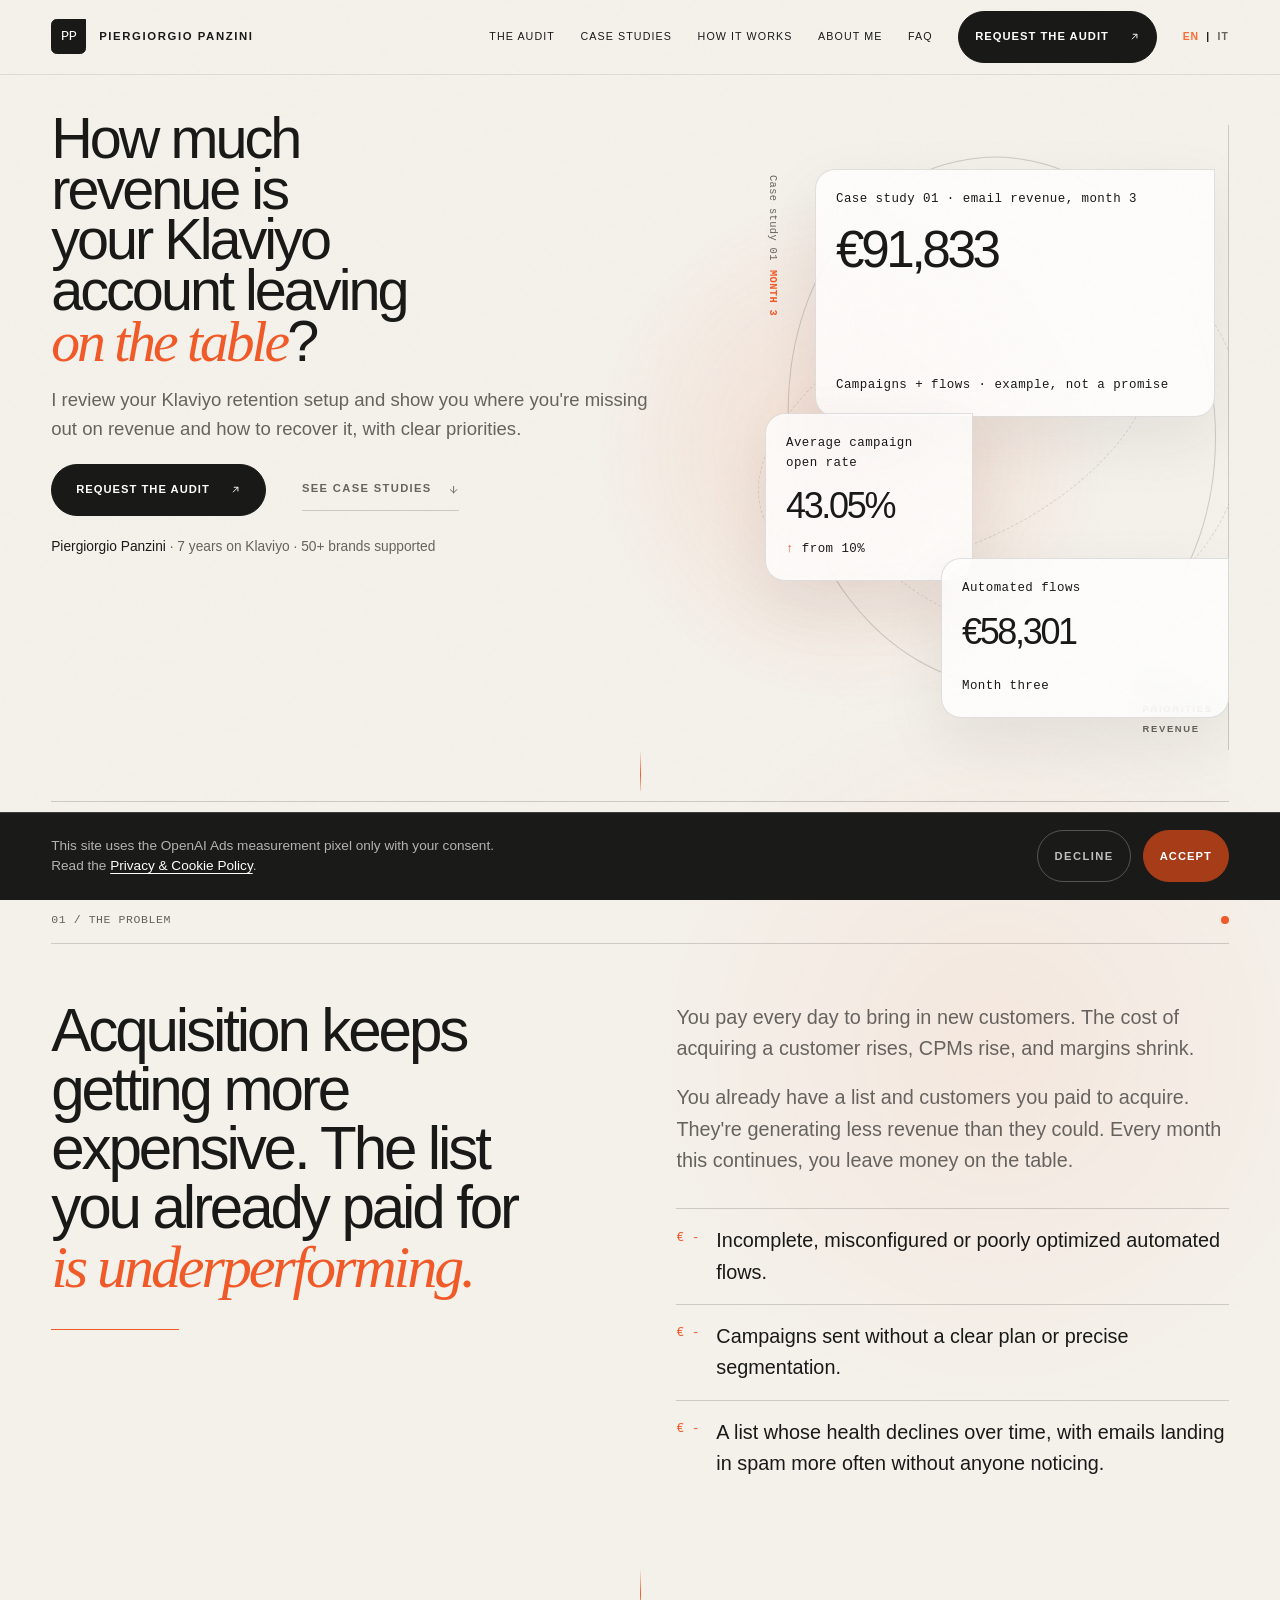
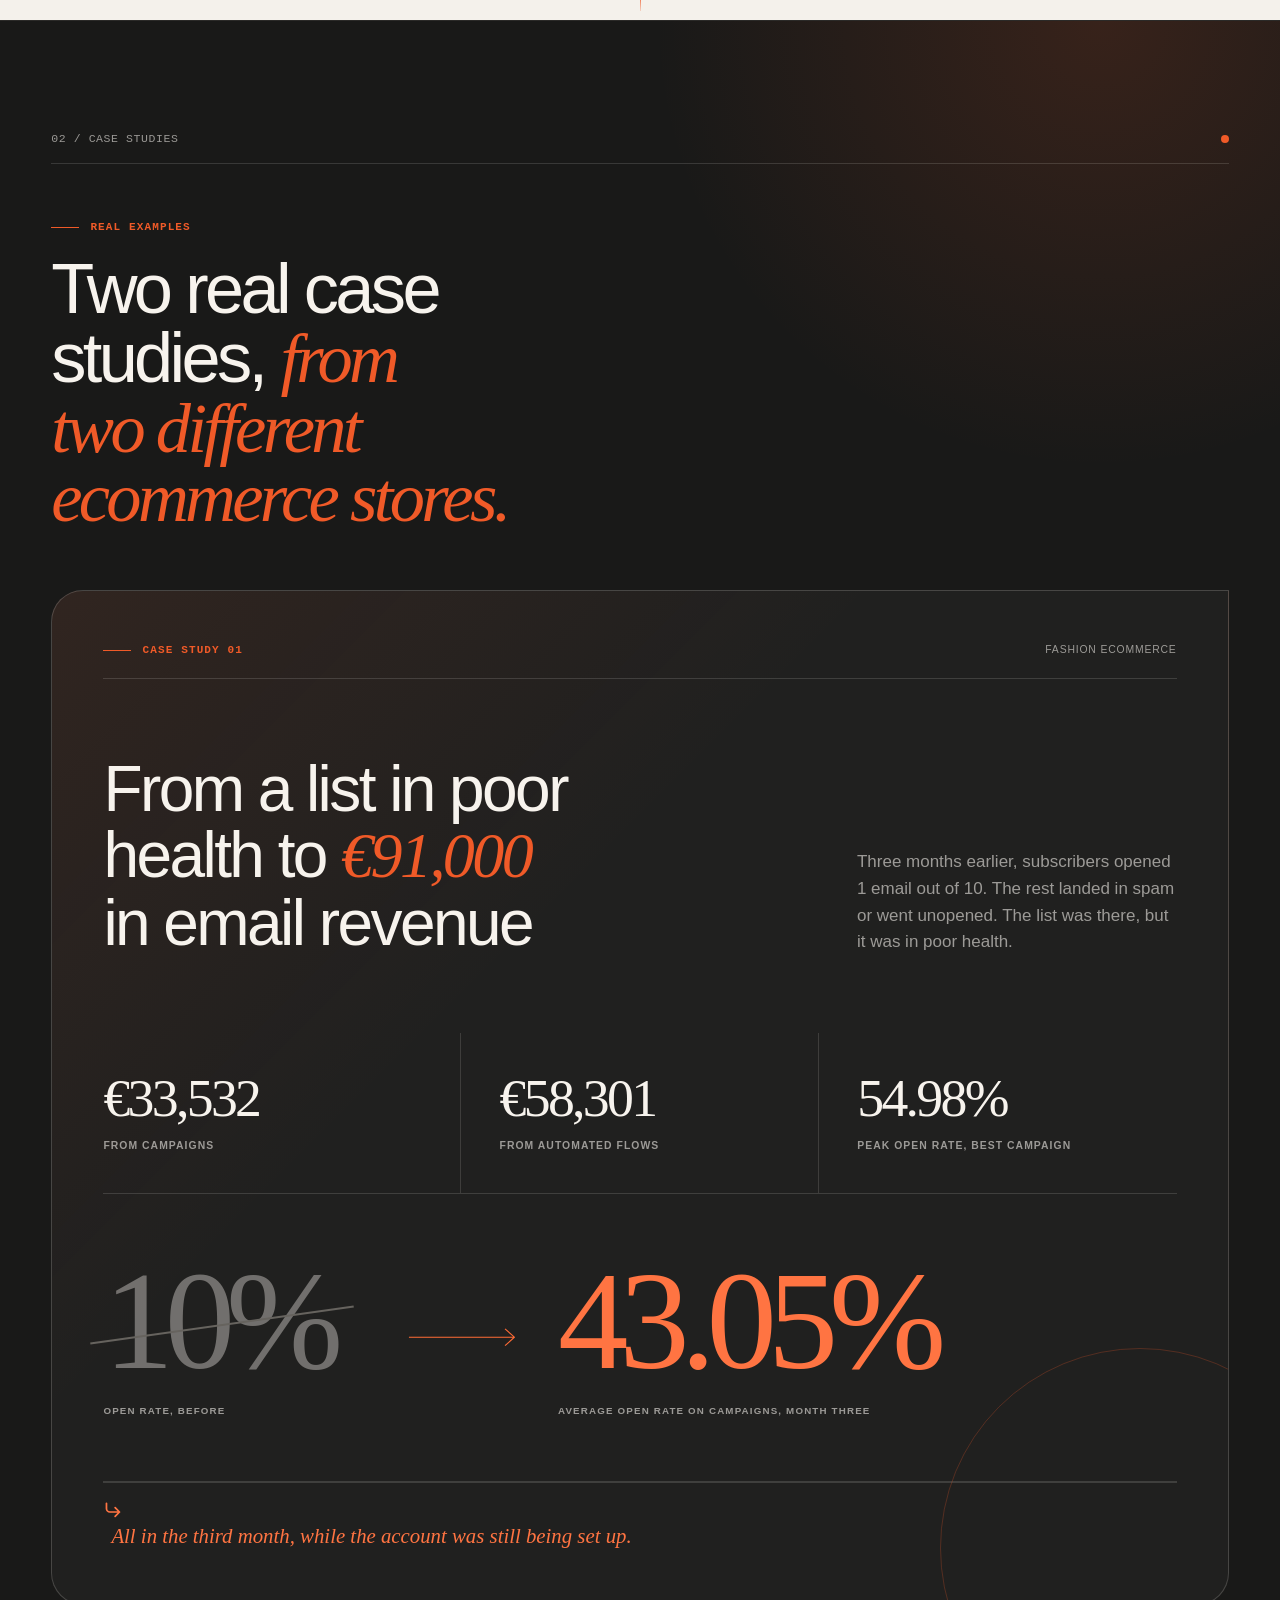
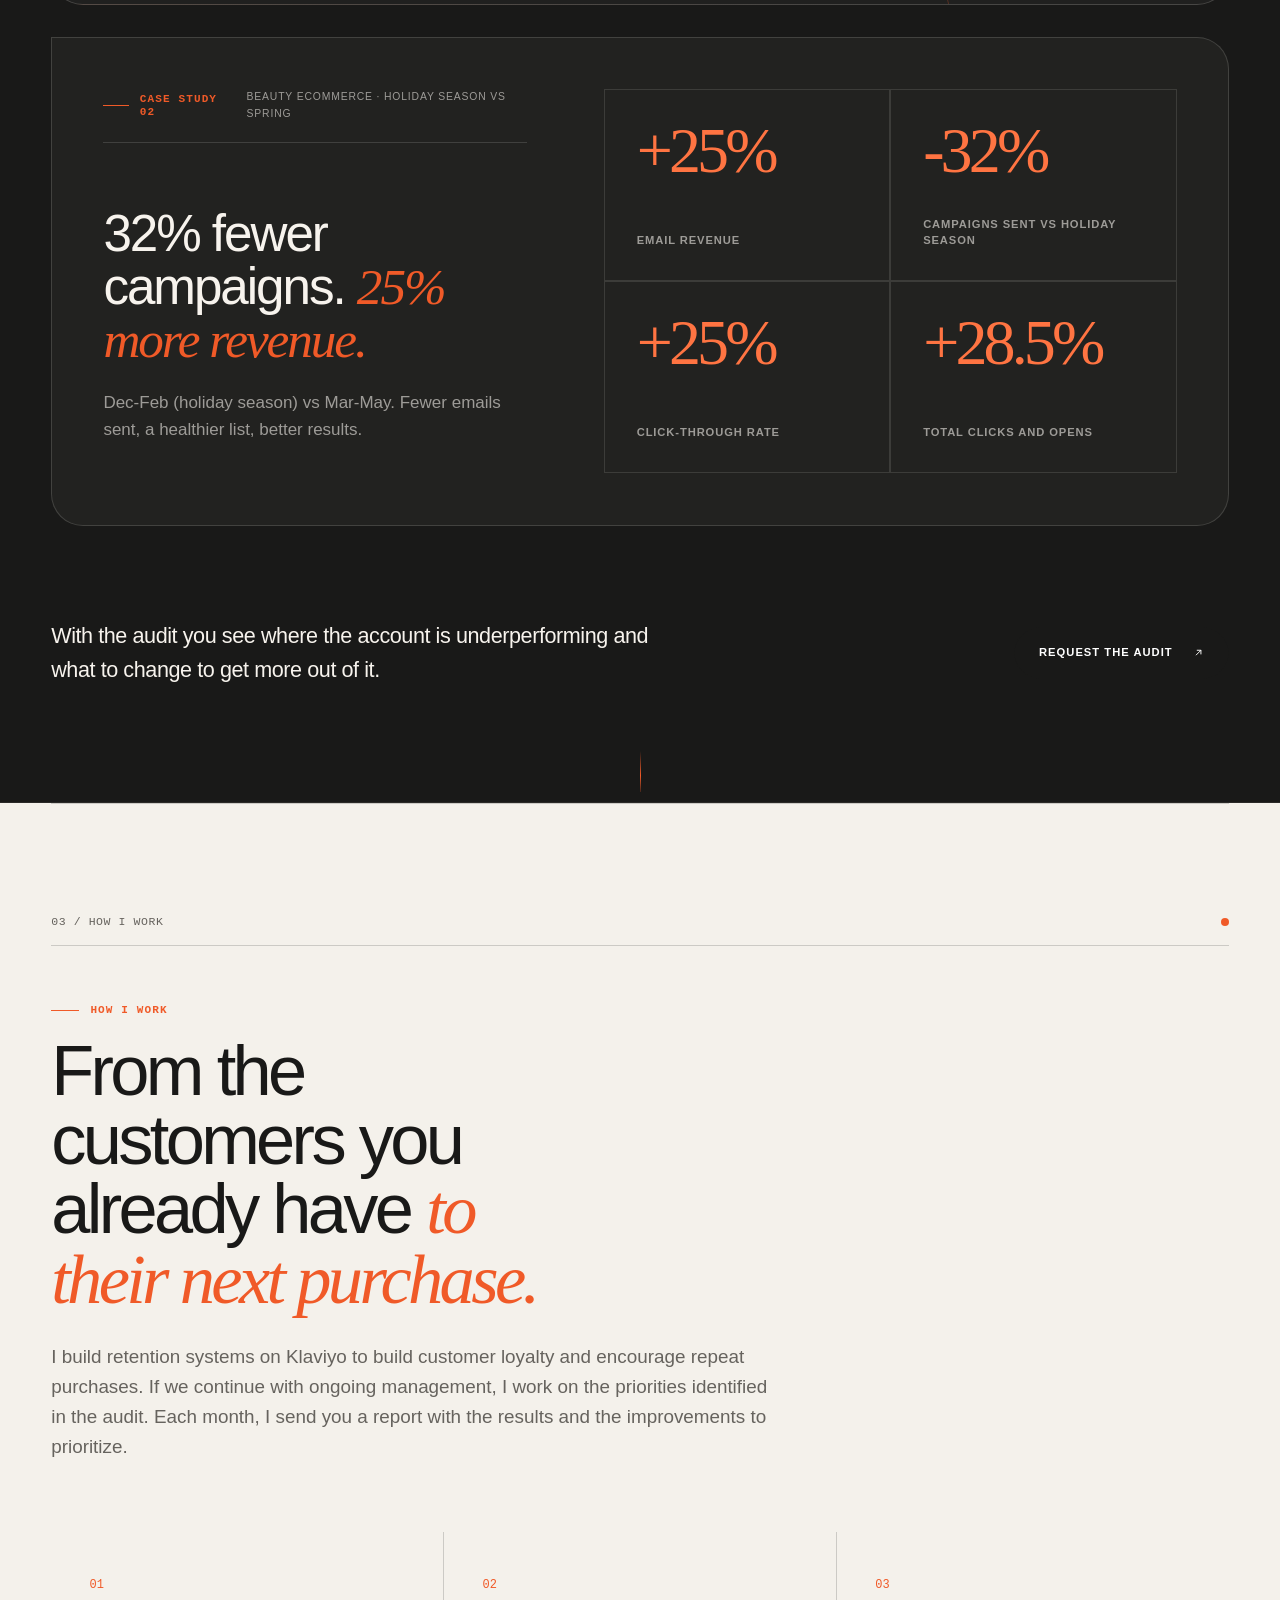
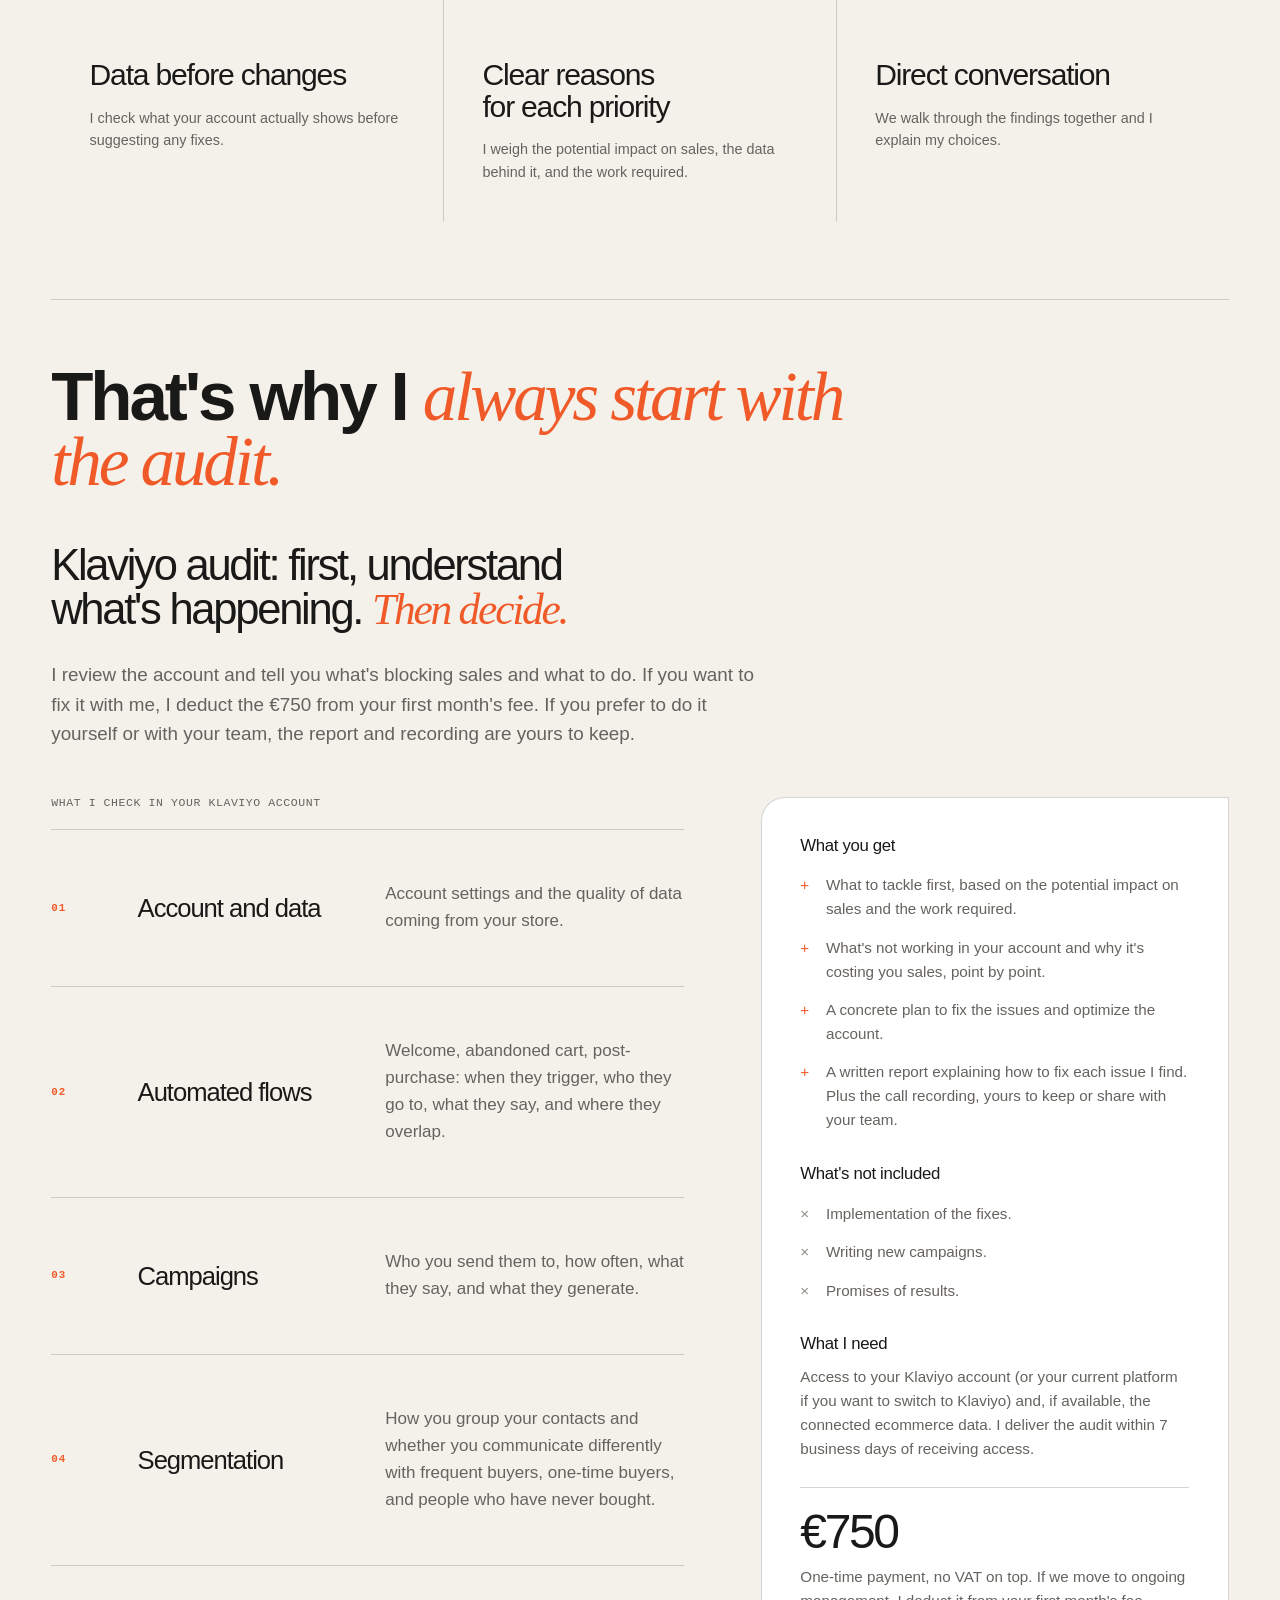
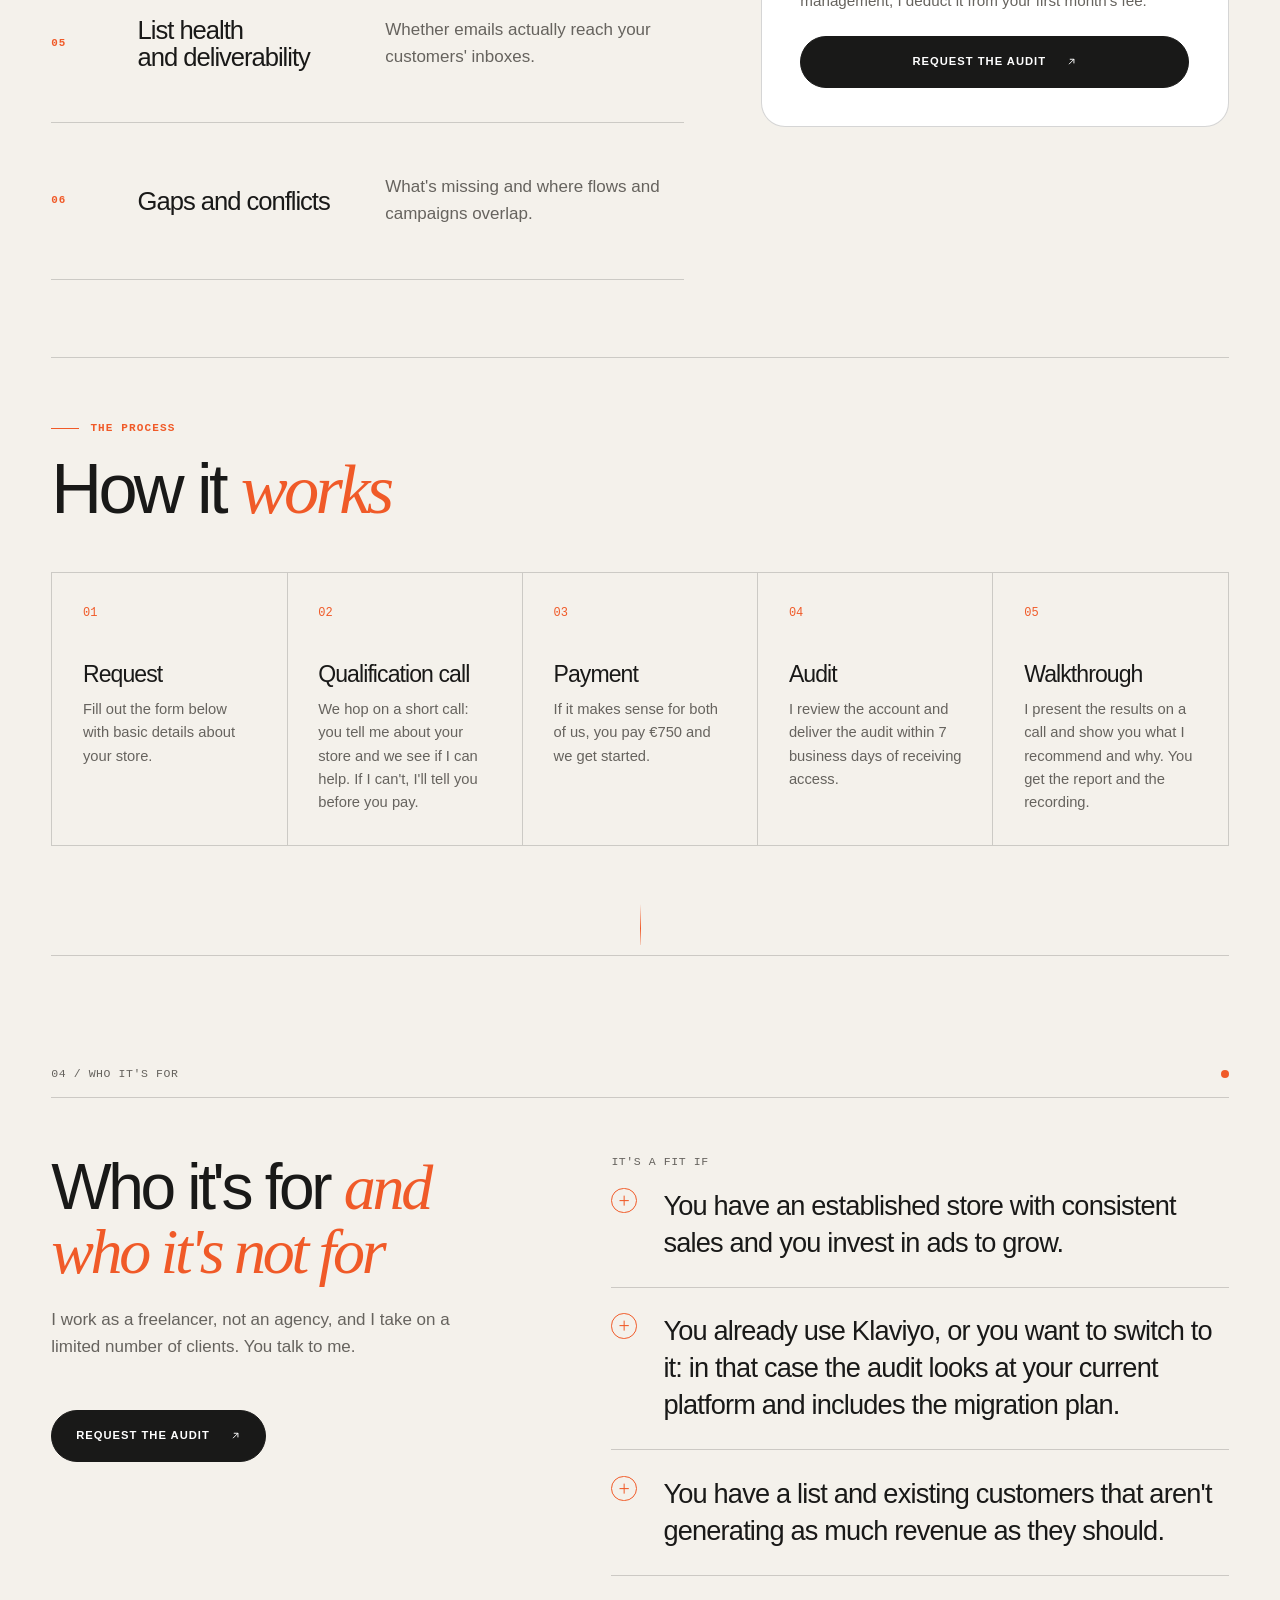
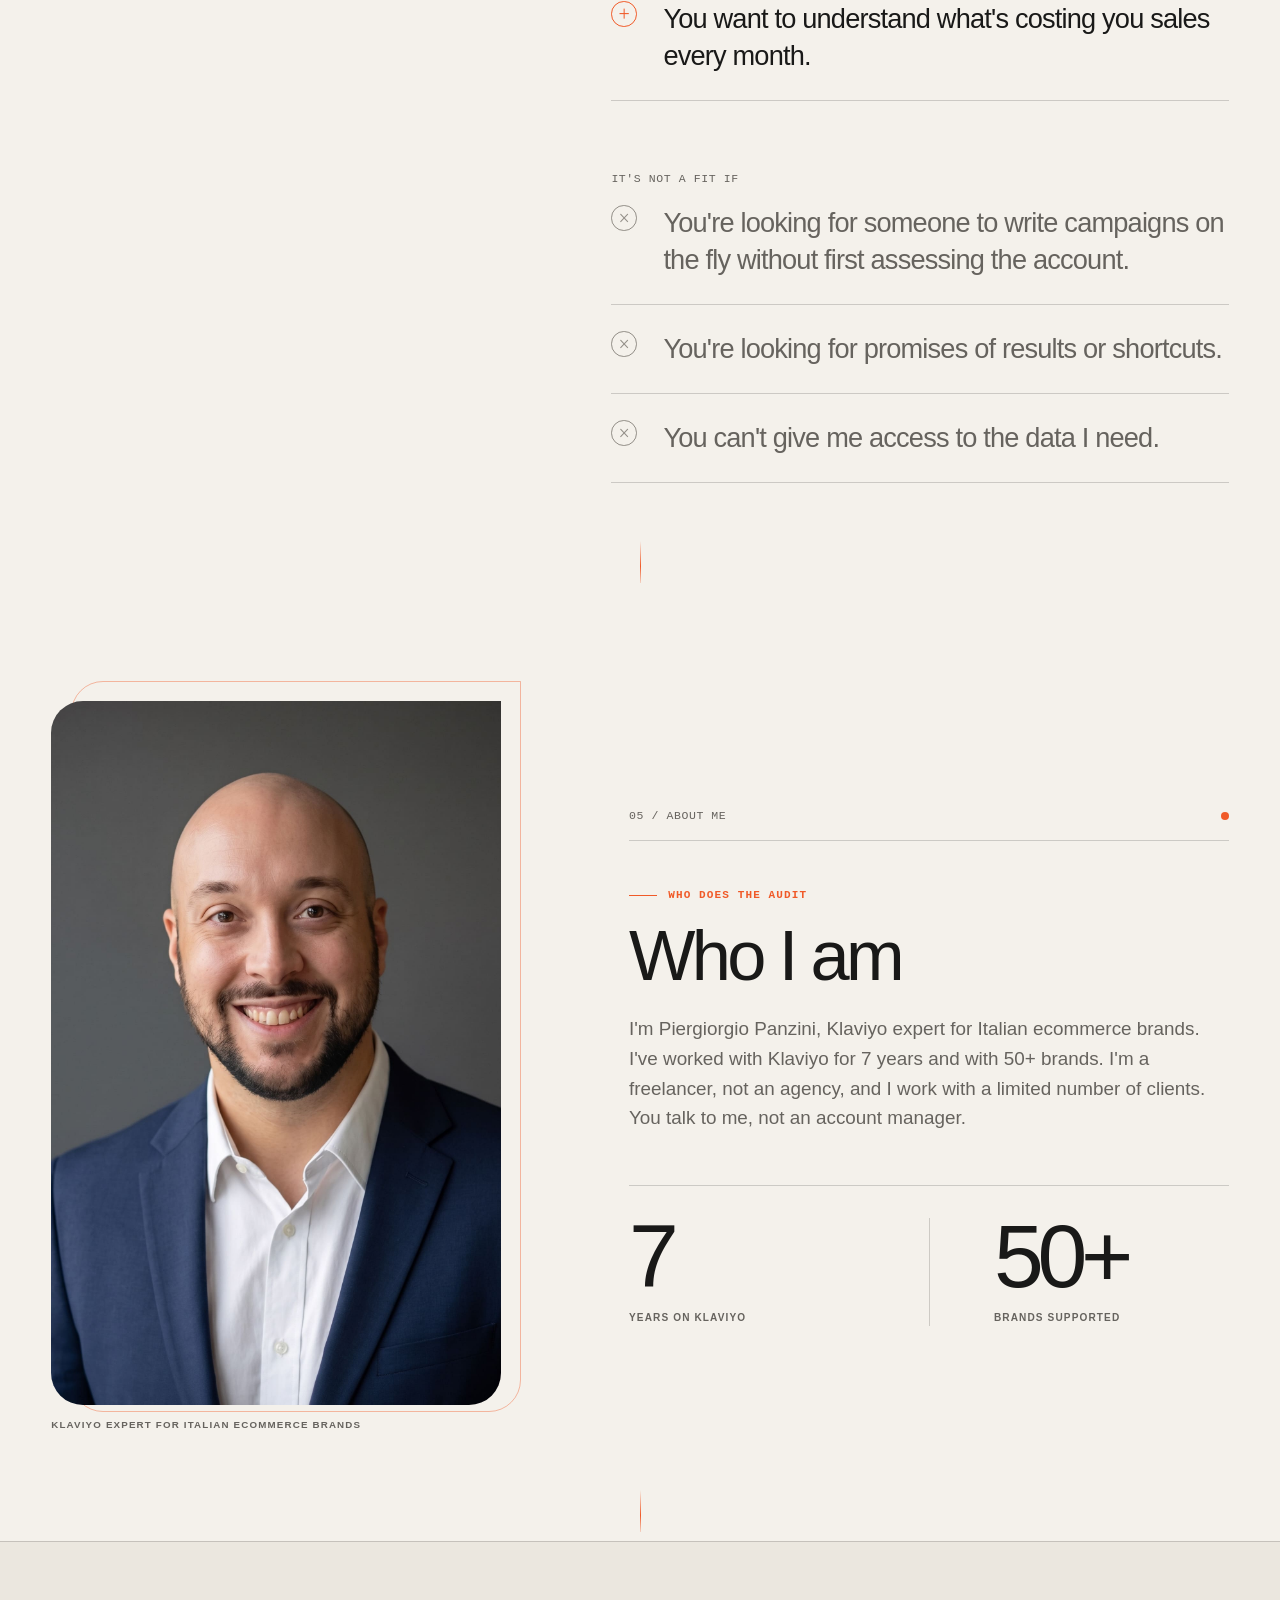
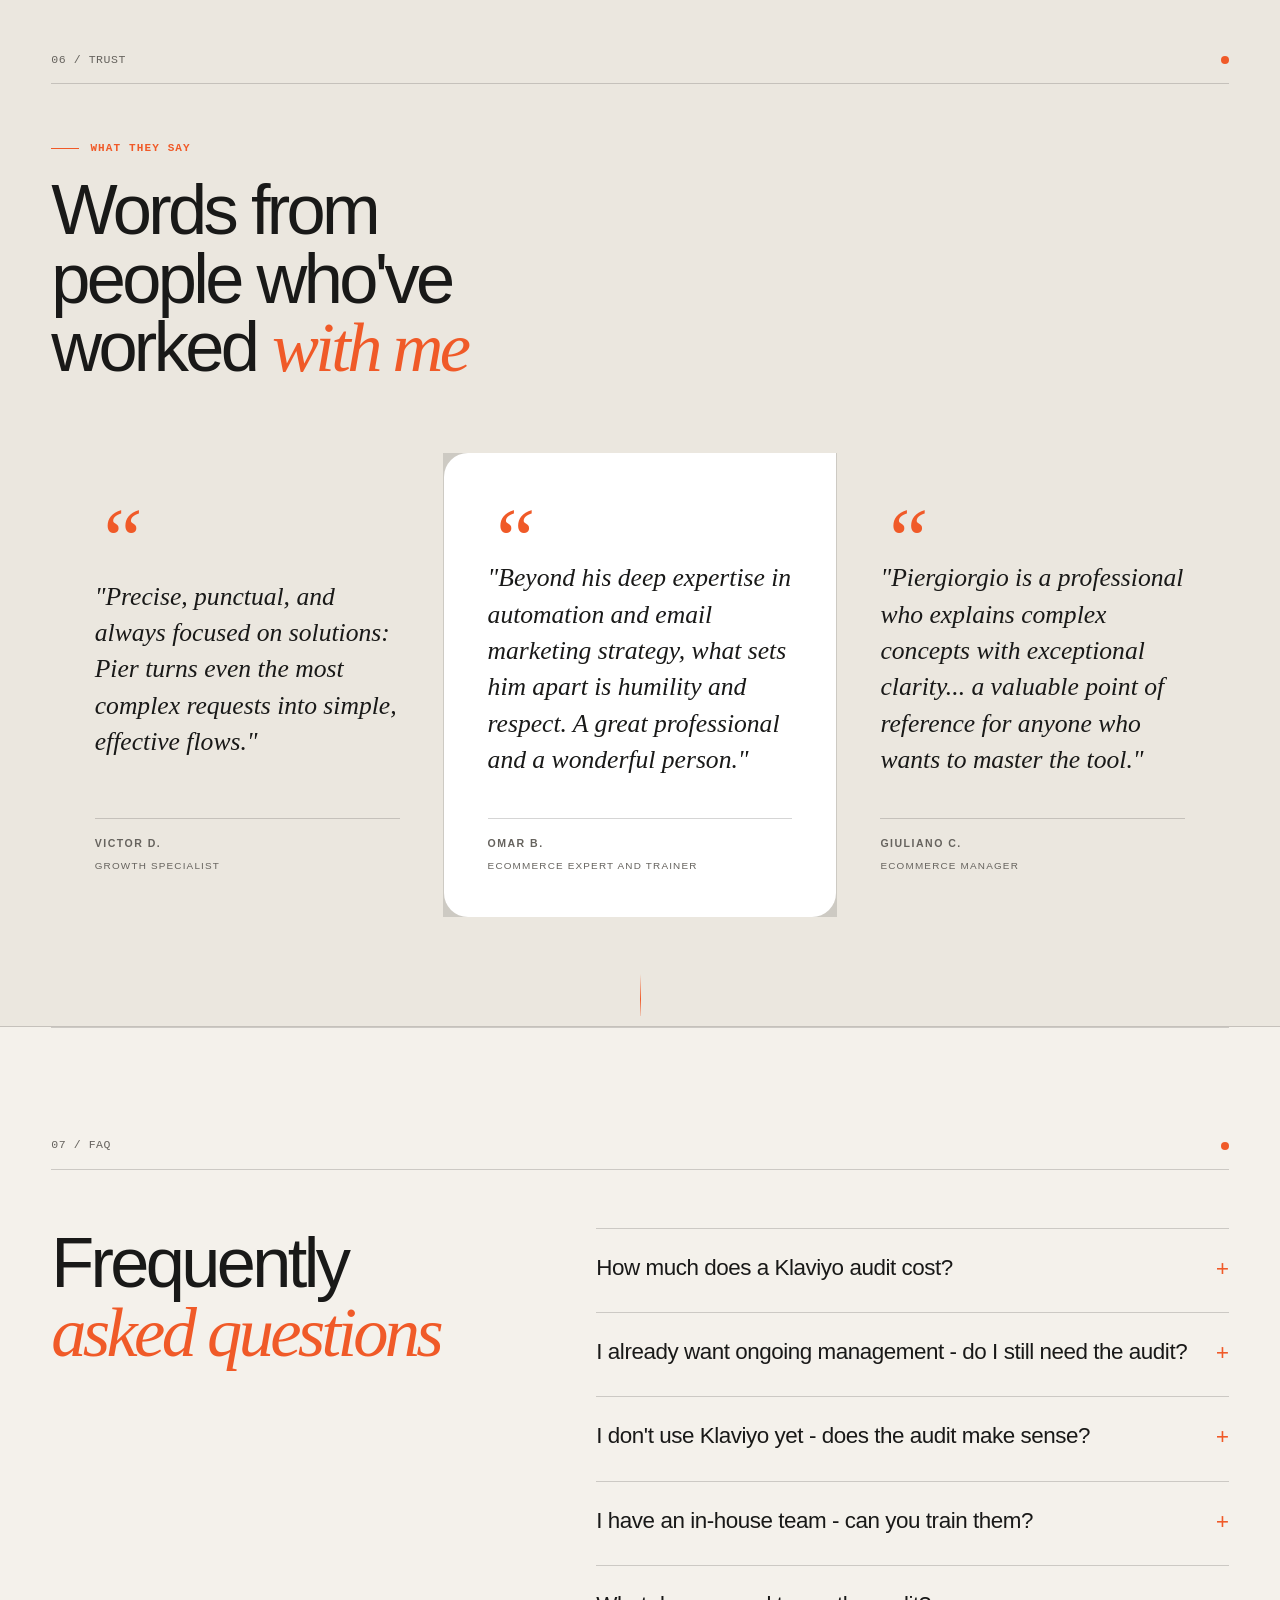
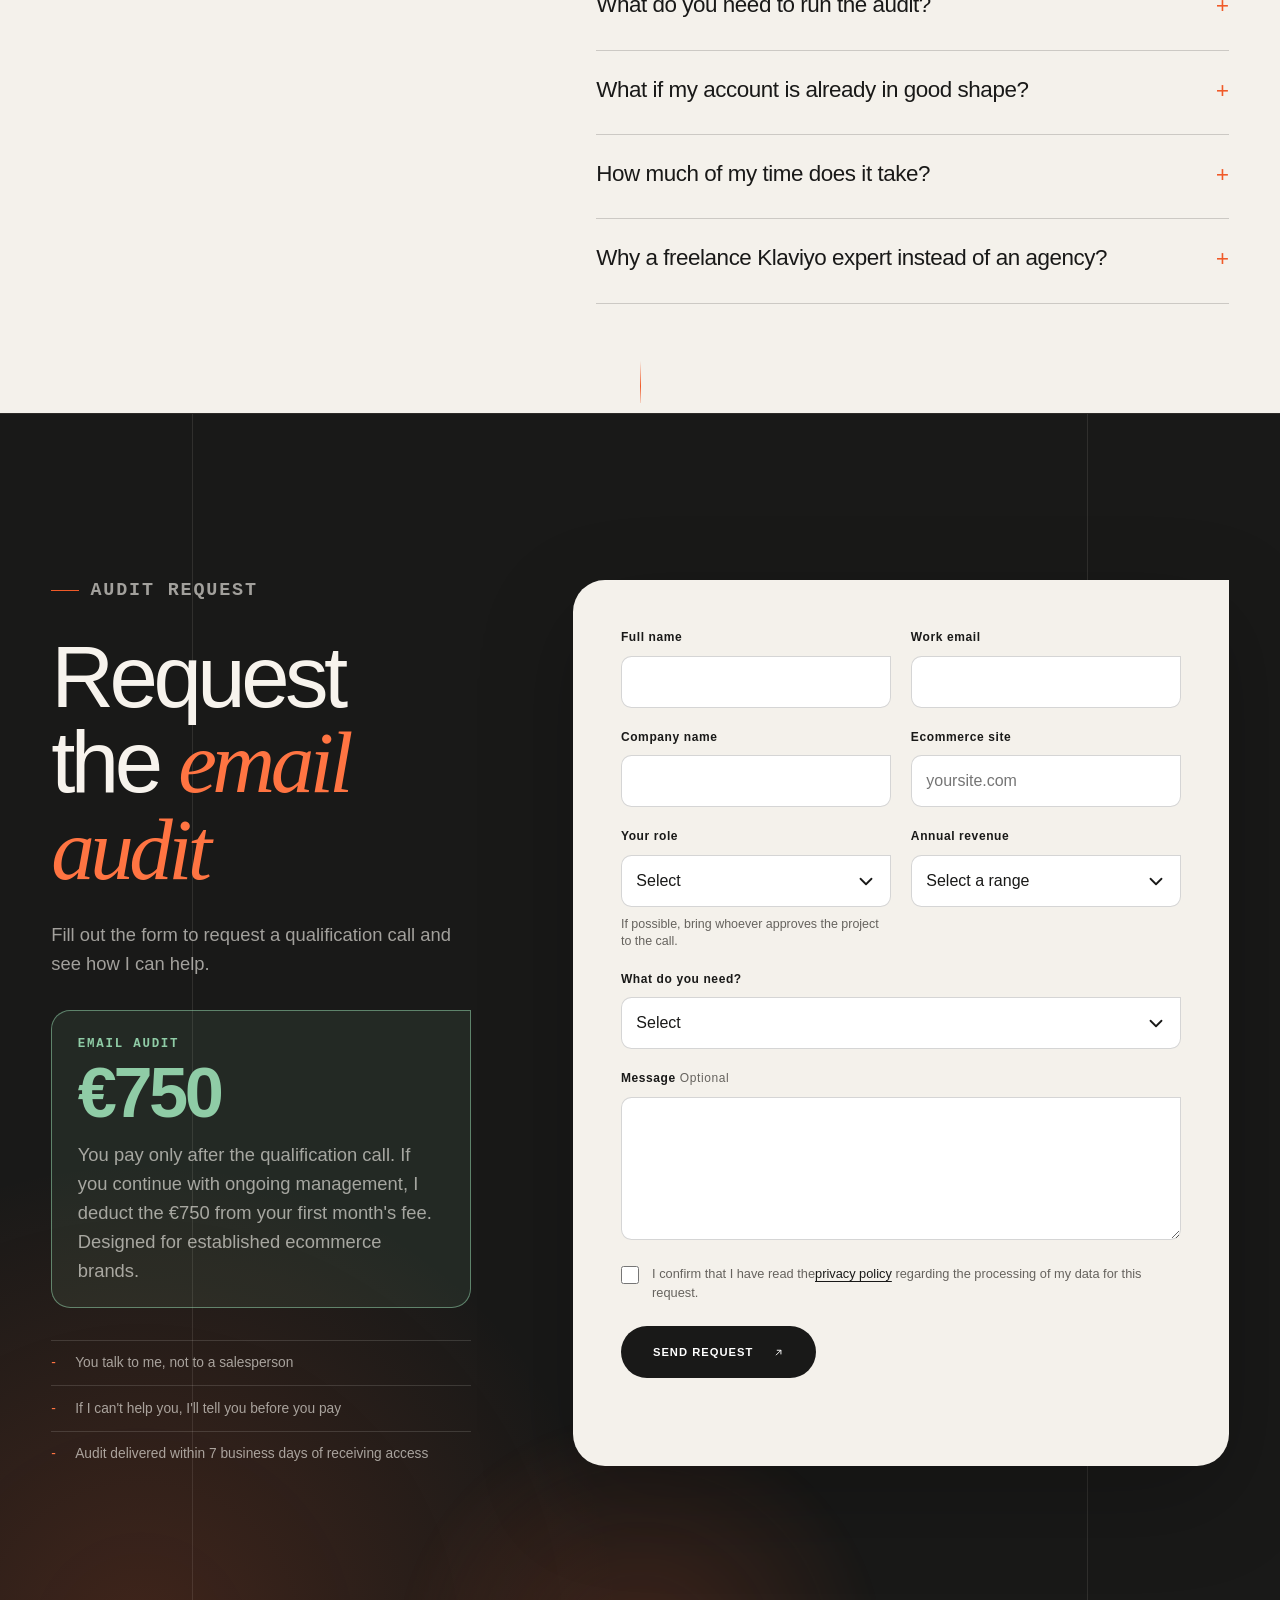
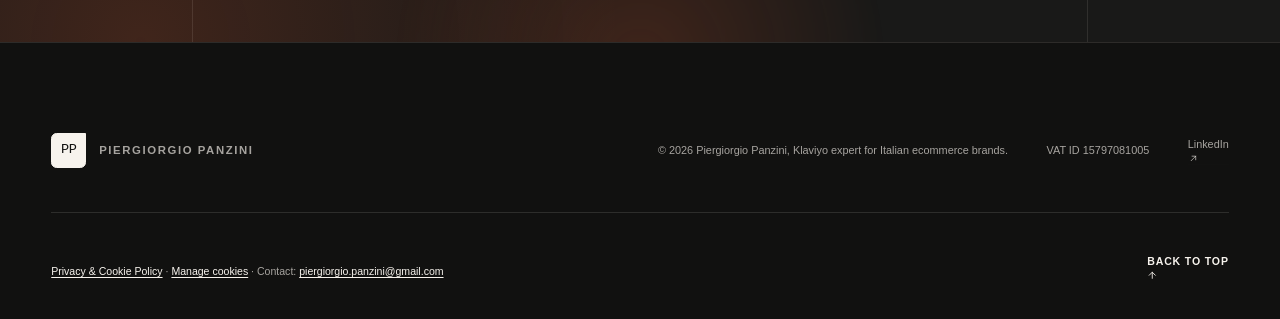
==== commit 6207ffc8: "Relaunch landing around a single offer: Klaviyo email audit - Restructure IT home as a PAS landing l" ====
--- a/en/index.html
+++ b/en/index.html
@@ -9,66 +9,230 @@
     oaiq("init",{pixelId:"G5g2G6h9mCLMykLsKtV5My"});
   </script>
   <meta name="viewport" content="width=device-width, initial-scale=1">
-  <title>Piergiorgio Panzini | Senior Klaviyo Specialist</title>
-  <meta name="description" content="Klaviyo strategy, automation and management for e-commerce brands that are serious about retention. Case studies: €91,000 email revenue in 3 months from a compromised list.">
+  <title>Klaviyo expert: audit for ecommerce brands | Piergiorgio Panzini</title>
+  <meta name="description" content="I review your Klaviyo account: where you're leaving revenue on the table and how to get it back. €750 audit, deducted from your first month's fee if you continue.">
+  <meta name="author" content="Piergiorgio Panzini">
   <meta name="theme-color" content="#F4F1EB">
   <link rel="icon" type="image/svg+xml" href="/favicon.svg">
   <link rel="canonical" href="https://www.panzini.pro/en/">
+  <link rel="alternate" hreflang="it" href="https://www.panzini.pro/">
   <link rel="alternate" hreflang="en" href="https://www.panzini.pro/en/">
-  <link rel="alternate" hreflang="it" href="https://www.panzini.pro/it/">
-  <link rel="alternate" hreflang="x-default" href="https://www.panzini.pro/en/">
+  <link rel="alternate" hreflang="x-default" href="https://www.panzini.pro/">
   <meta property="og:type" content="website">
-  <meta property="og:title" content="Piergiorgio Panzini | Senior Klaviyo Specialist">
-  <meta property="og:description" content="Klaviyo strategy, automation and management for e-commerce brands that are serious about retention. Case studies: €91,000 email revenue in 3 months from a compromised list.">
+  <meta property="og:title" content="Klaviyo audit for Italian ecommerce brands | Piergiorgio Panzini">
+  <meta property="og:description" content="What's not working in your Klaviyo account and how to get more out of it. €750 audit, deducted from your first month's fee if you continue with ongoing management.">
   <meta property="og:image" content="https://www.panzini.pro/piergiorgio.jpg">
   <meta property="og:url" content="https://www.panzini.pro/en/">
   <meta property="og:locale" content="en_US">
+  <meta name="twitter:card" content="summary_large_image">
   <link rel="stylesheet" href="/assets/styles.css">
   <script src="/assets/main.js" defer></script>
+  <script type="application/ld+json">
+{
+  "@context": "https://schema.org",
+  "@graph": [
+    {
+      "@type": "Person",
+      "@id": "https://www.panzini.pro/en/#piergiorgio",
+      "name": "Piergiorgio Panzini",
+      "jobTitle": "Klaviyo expert for Italian ecommerce brands",
+      "description": "Piergiorgio Panzini, Klaviyo expert for Italian ecommerce brands. A freelancer with 7 years of Klaviyo experience who has worked with 50+ brands.",
+      "url": "https://www.panzini.pro/en/",
+      "image": "https://www.panzini.pro/piergiorgio.jpg",
+      "email": "mailto:piergiorgio.panzini@gmail.com",
+      "knowsAbout": [
+        "Klaviyo",
+        "Email marketing",
+        "Ecommerce retention",
+        "Email automations",
+        "Deliverability",
+        "Customer segmentation"
+      ],
+      "knowsLanguage": [
+        "it",
+        "en"
+      ],
+      "sameAs": [
+        "https://www.linkedin.com/in/piergiorgiopanzini/"
+      ]
+    },
+    {
+      "@type": "ProfessionalService",
+      "@id": "https://www.panzini.pro/en/#service",
+      "name": "Piergiorgio Panzini - Klaviyo expert",
+      "description": "Klaviyo audit and management for established Italian ecommerce brands.",
+      "url": "https://www.panzini.pro/en/",
+      "image": "https://www.panzini.pro/piergiorgio.jpg",
+      "email": "piergiorgio.panzini@gmail.com",
+      "vatID": "IT15797081005",
+      "areaServed": {
+        "@type": "Country",
+        "name": "Italy"
+      },
+      "founder": {
+        "@id": "https://www.panzini.pro/en/#piergiorgio"
+      },
+      "priceRange": "€€",
+      "makesOffer": {
+        "@id": "https://www.panzini.pro/en/#audit"
+      }
+    },
+    {
+      "@type": "Offer",
+      "@id": "https://www.panzini.pro/en/#audit",
+      "name": "Klaviyo email audit",
+      "description": "Klaviyo account analysis (or analysis of your current email platform, with a migration plan to Klaviyo): data, automated flows, campaigns, segmentation, list health and deliverability, gaps and conflicts. Delivered within 7 business days: a written report with issues, fixes and priorities, plus the recording of the walkthrough call. The €750 is deducted from your first month's fee if you continue with ongoing management.",
+      "url": "https://www.panzini.pro/en/#audit",
+      "price": "750",
+      "priceCurrency": "EUR",
+      "priceSpecification": {
+        "@type": "UnitPriceSpecification",
+        "price": "750",
+        "priceCurrency": "EUR"
+      },
+      "areaServed": {
+        "@type": "Country",
+        "name": "Italy"
+      },
+      "seller": {
+        "@id": "https://www.panzini.pro/en/#piergiorgio"
+      },
+      "itemOffered": {
+        "@type": "Service",
+        "name": "Klaviyo email audit",
+        "serviceType": "Email marketing audit on Klaviyo",
+        "provider": {
+          "@id": "https://www.panzini.pro/en/#piergiorgio"
+        }
+      }
+    },
+    {
+      "@type": "WebSite",
+      "@id": "https://www.panzini.pro/en/#website",
+      "url": "https://www.panzini.pro/en/",
+      "name": "Piergiorgio Panzini",
+      "inLanguage": "en",
+      "publisher": {
+        "@id": "https://www.panzini.pro/en/#piergiorgio"
+      }
+    },
+    {
+      "@type": "FAQPage",
+      "@id": "https://www.panzini.pro/en/#faq",
+      "inLanguage": "en",
+      "mainEntity": [
+        {
+          "@type": "Question",
+          "name": "How much does a Klaviyo audit cost?",
+          "acceptedAnswer": {
+            "@type": "Answer",
+            "text": "My Klaviyo audit costs €750 as a one-time payment, no VAT on top. I review your entire account to tell you what's not working, why it's costing you sales, and how to get it generating revenue again, with clear priorities. You get a written report and the call recording. If you continue with ongoing management, I deduct the €750 from your first month's fee."
+          }
+        },
+        {
+          "@type": "Question",
+          "name": "I already want ongoing management - do I still need the audit?",
+          "acceptedAnswer": {
+            "@type": "Answer",
+            "text": "Yes. Ongoing management always starts with the audit. Before I change flows, campaigns or segments, I need to see where the account is underperforming and what to improve right away. That way, we start with the changes that matter most. If we continue together, I deduct the €750 audit fee from your first month's fee."
+          }
+        },
+        {
+          "@type": "Question",
+          "name": "I don't use Klaviyo yet - does the audit make sense?",
+          "acceptedAnswer": {
+            "@type": "Answer",
+            "text": "Yes, it does. I analyze your current email platform: flows, campaigns, segmentation and list health. I tell you what's costing you sales today. You also get a migration plan to Klaviyo. The price is still €750, which I deduct from your first month's fee if I then manage the account."
+          }
+        },
+        {
+          "@type": "Question",
+          "name": "I have an in-house team - can you train them?",
+          "acceptedAnswer": {
+            "@type": "Answer",
+            "text": "Yes, on request - we can discuss it on the qualification call. The audit is still the first step, because it gives your team clear priorities to focus on and a report to use as a reference during training."
+          }
+        },
+        {
+          "@type": "Question",
+          "name": "What do you need to run the audit?",
+          "acceptedAnswer": {
+            "@type": "Answer",
+            "text": "I need access to your Klaviyo account (or your current email platform) and, if available, the connected ecommerce data. Then I review your account and data, automated flows, campaigns, segmentation, list health and deliverability, gaps and conflicts."
+          }
+        },
+        {
+          "@type": "Question",
+          "name": "What if my account is already in good shape?",
+          "acceptedAnswer": {
+            "@type": "Answer",
+            "text": "If your Klaviyo account is already in good shape, I'll tell you directly on the call. That also saves you unnecessary work. The report covers what I checked and any changes I recommend. You also get the call recording to keep or share with your team."
+          }
+        },
+        {
+          "@type": "Question",
+          "name": "How much of my time does it take?",
+          "acceptedAnswer": {
+            "@type": "Answer",
+            "text": "Very little. You just need to give me access to Klaviyo and join two calls: the qualification call and the walkthrough call. I deliver the audit within 7 business days of receiving access. You don't need to prepare anything special beyond the requested access."
+          }
+        },
+        {
+          "@type": "Question",
+          "name": "Why a freelance Klaviyo expert instead of an agency?",
+          "acceptedAnswer": {
+            "@type": "Answer",
+            "text": "I've worked with Klaviyo for 7 years and with more than 50 brands. As a freelancer, I work with a limited number of clients. You talk directly to me. I personally analyze the account and remain your point of contact throughout the work. The qualification call lets us both decide whether we're a good fit. If I can't help you, I'll tell you before you pay."
+          }
+        }
+      ]
+    }
+  ]
+}
+  </script>
 </head>
 <body>
-  <a class="skip-link" href="#main">Skip to content</a>
   <div class="consent-banner" data-consent-banner hidden>
     <div class="container consent-banner-inner">
       <p>This site uses the OpenAI Ads measurement pixel only with your consent. Read the <a href="/en/privacy/">Privacy &amp; Cookie Policy</a>.</p>
       <div class="consent-actions">
-        <button type="button" class="button-outline button-small" data-consent-reject>Reject</button>
+        <button type="button" class="button-outline button-small" data-consent-reject>Decline</button>
         <button type="button" class="button button-small" data-consent-accept>Accept</button>
       </div>
     </div>
   </div>
   <header class="site-header" data-header>
     <nav class="nav container" aria-label="Main navigation">
-      <a class="brand" href="/en/" aria-label="Piergiorgio Panzini, home">
+      <a class="brand" href="/en/">
         <span class="brand-mark">PP</span>
         <span class="brand-name">Piergiorgio Panzini</span>
       </a>
       <div class="nav-desktop">
-        <a href="#about">About</a>
+        <a href="#audit">The audit</a>
         <a href="#case-studies">Case studies</a>
-        <a href="#method">Method</a>
-        <a href="#services">Services</a>
-        <a href="#contact">Contact</a>
-        <a class="button button-small" href="#contact">Request an assessment <span aria-hidden="true"><svg class="icon" viewBox="0 0 24 24"><path d="M7 17 17 7M9 7h8v8"/></svg></span></a>
+        <a href="#process">How it works</a>
+        <a href="#about">About me</a>
+        <a href="#faq">FAQ</a>
+        <a class="button button-small" href="#contact">Request the audit <span aria-hidden="true"><svg class="icon" viewBox="0 0 24 24"><path d="M7 17 17 7M9 7h8v8"/></svg></span></a>
         <div class="language-switcher" aria-label="Select language">
-          <a class="active" href="/en/" lang="en" aria-current="page">EN</a><span aria-hidden="true">|</span><a href="/it/" lang="it">IT</a>
-        </div>
-      </div>
-      <button class="menu-toggle" type="button" aria-label="Open menu" aria-controls="mobile-menu" aria-expanded="false" data-menu-toggle>
+          <a class="active" href="/en/" lang="en" aria-current="page">EN</a><span aria-hidden="true">|</span><a href="/" lang="it">IT</a>
+        </div>
+      </div>
+      <button class="menu-toggle" type="button" aria-label="Open menu" data-label-open="Open menu" data-label-close="Close menu" aria-controls="mobile-menu" aria-expanded="false" data-menu-toggle>
         <svg class="menu-icon" viewBox="0 0 24 24" aria-hidden="true"><path d="M3 7h18M3 17h18"/></svg>
         <svg class="close-icon" viewBox="0 0 24 24" aria-hidden="true"><path d="m5 5 14 14M19 5 5 19"/></svg>
       </button>
     </nav>
     <div class="mobile-menu" id="mobile-menu" data-mobile-menu hidden>
       <div class="container mobile-menu-inner">
-        <a href="#about">About</a>
+        <a href="#audit">The audit</a>
         <a href="#case-studies">Case studies</a>
-        <a href="#method">Method</a>
-        <a href="#services">Services</a>
-        <a href="#contact">Contact</a>
-        <a class="button" href="#contact">Request an assessment <span aria-hidden="true"><svg class="icon" viewBox="0 0 24 24"><path d="M7 17 17 7M9 7h8v8"/></svg></span></a>
+        <a href="#process">How it works</a>
+        <a href="#about">About me</a>
+        <a href="#faq">FAQ</a>
+        <a class="button" href="#contact">Request the audit <span aria-hidden="true"><svg class="icon" viewBox="0 0 24 24"><path d="M7 17 17 7M9 7h8v8"/></svg></span></a>
         <div class="language-switcher" aria-label="Select language">
-          <a class="active" href="/en/" lang="en" aria-current="page">EN</a><span aria-hidden="true">|</span><a href="/it/" lang="it">IT</a>
+          <a class="active" href="/en/" lang="en" aria-current="page">EN</a><span aria-hidden="true">|</span><a href="/" lang="it">IT</a>
         </div>
       </div>
     </div>
@@ -78,77 +242,71 @@
     <section class="hero container">
       <div class="hero-glow" aria-hidden="true"></div>
       <div class="hero-content reveal">
-        <p class="kicker">Senior Klaviyo Specialist</p>
-        <h1>You've already solved the abandoned cart. Now let's build <em>everything around it.</em></h1>
-        <p class="hero-intro">Klaviyo strategy, automation and management for e-commerce brands that are serious about retention - not just recovery.</p>
+        <h1>How much revenue is your Klaviyo account leaving <em>on the table</em>?</h1>
+        <p class="hero-intro">I review your Klaviyo retention setup and show you where you're missing out on revenue and how to recover it, with clear priorities.</p>
         <div class="hero-actions">
-          <a class="button" href="#contact">Request an assessment <span aria-hidden="true"><svg class="icon" viewBox="0 0 24 24"><path d="M7 17 17 7M9 7h8v8"/></svg></span></a>
-          <a class="text-link" href="#case-studies">See the results <span aria-hidden="true"><svg class="icon" viewBox="0 0 24 24"><path d="M12 5v14M5 12l7 7 7-7"/></svg></span></a>
-        </div>
+          <a class="button" href="#contact">Request the audit <span aria-hidden="true"><svg class="icon" viewBox="0 0 24 24"><path d="M7 17 17 7M9 7h8v8"/></svg></span></a>
+          <a class="text-link" href="#case-studies">See case studies <span aria-hidden="true"><svg class="icon" viewBox="0 0 24 24"><path d="M12 5v14M5 12l7 7 7-7"/></svg></span></a>
+        </div>
+        <p class="hero-signature"><strong>Piergiorgio Panzini</strong> · 7 years on Klaviyo · 50+ brands supported</p>
       </div>
       <div class="hero-observatory" data-observatory aria-hidden="true">
         <div class="observatory-orbit"></div>
         <div class="data-card data-card-revenue" data-parallax="0.7">
-          <span class="data-label">Email revenue · month 3</span>
+          <span class="data-label">Case study 01 · email revenue, month 3</span>
           <strong>€91,833</strong>
-          <span class="data-trend">Campaigns + flows</span>
-          <svg class="sparkline" viewBox="0 0 180 54"><path class="chart-grid" d="M0 42H180M0 24H180"/><path class="chart-line" d="M2 45C24 44 29 36 45 37S69 42 84 30s22-8 34-17 22 4 34-2 18-8 26-8"/><circle cx="178" cy="3" r="3"/></svg>
+          <span class="data-trend">Campaigns + flows · example, not a promise</span>
         </div>
         <div class="data-card data-card-open" data-parallax="1.05">
-          <span class="data-label">Average open rate</span>
+          <span class="data-label">Average campaign open rate</span>
           <strong>43.05%</strong>
           <span class="data-trend"><b>↑</b> from 10%</span>
         </div>
         <div class="data-card data-card-flows" data-parallax="0.45">
           <span class="data-label">Automated flows</span>
           <strong>€58,301</strong>
-          <div class="flow-bars"><i></i><i></i><i></i><i></i><i></i><i></i></div>
-        </div>
-        <div class="observatory-stamp"><span>Retention system</span><b>Live</b></div>
-      </div>
-      <div class="hero-index" aria-hidden="true"><span>Retention</span><span>Strategy</span><span>Systems</span></div>
+          <span class="data-trend">Month three</span>
+        </div>
+        <div class="observatory-stamp"><span>Case study 01</span><b>Month 3</b></div>
+      </div>
+      <div class="hero-index" aria-hidden="true"><span>Audit</span><span>Priorities</span><span>Revenue</span></div>
     </section>
 
     <section class="section problem container" id="problem">
-      <div class="section-number" aria-hidden="true">01 / Problem</div>
+      <div class="section-number" aria-hidden="true">01 / The problem</div>
       <div class="problem-grid">
         <div class="reveal">
-          <h2>Most Klaviyo accounts are underbuilt</h2>
+          <h2>Acquisition keeps getting more expensive. The list you already paid for <em>is underperforming.</em></h2>
           <div class="gold-rule"></div>
-          <blockquote>"Klaviyo is not an email tool. It's the connective tissue of your entire business. Most brands use 20% of it."</blockquote>
-        </div>
-        <p class="problem-copy reveal">Most Klaviyo accounts run flows and campaigns in isolation. I bridge the gap between your retention strategy and your actual business data. By integrating every touchpoint - from paid acquisition to post-purchase support - I build systems that drive predictable, long-term growth instead of just sending one-off emails.</p>
+        </div>
+        <div class="problem-copy reveal">
+          <p>You pay every day to bring in new customers. The cost of acquiring a customer rises, CPMs rise, and margins shrink.</p>
+          <p>You already have a list and customers you paid to acquire. They're generating less revenue than they could. Every month this continues, you leave money on the table.</p>
+          <ul class="problem-points">
+            <li>Incomplete, misconfigured or poorly optimized automated flows.</li>
+            <li>Campaigns sent without a clear plan or precise segmentation.</li>
+            <li>A list whose health declines over time, with emails landing in spam more often without anyone noticing.</li>
+          </ul>
+        </div>
       </div>
     </section>
 
     <section class="section case-studies" id="case-studies">
       <div class="container">
-        <div class="section-number" aria-hidden="true">02 / Proof</div>
+        <div class="section-number" aria-hidden="true">02 / Case studies</div>
         <header class="section-heading reveal">
-          <p class="kicker">Case studies</p>
-          <h2>Results, <em>not promises</em></h2>
-          <p>Real numbers from real accounts. No screenshots cherry-picked from a good week: three-month windows, verifiable in Klaviyo.</p>
+          <p class="kicker">Real examples</p>
+          <h2>Two real case studies, <em>from two different ecommerce stores.</em></h2>
         </header>
 
         <article class="case-featured reveal">
           <div class="case-topline">
             <p class="kicker">Case study 01</p>
-            <span class="tag">Italian ecommerce - Klaviyo</span>
+            <span class="tag">Fashion ecommerce</span>
           </div>
           <div class="case-intro">
-            <h3>From a compromised list to <em>€91,000</em> in email revenue</h3>
-            <p>Three months earlier, subscribers opened 1 email out of 10. The rest landed in spam or stayed unread. The list existed - it was just compromised.</p>
-          </div>
-          <div class="before-after" aria-label="Open rate increased from 10 percent to 43.05 percent">
-            <div class="before">
-              <span class="metric struck">10%</span>
-              <span class="metric-label">open rate, before</span>
-            </div>
-            <svg class="result-arrow" viewBox="0 0 120 24" aria-hidden="true"><path d="M1 12h113M104 3l10 9-10 9"/></svg>
-            <div class="after">
-              <span class="metric metric-gold count-up" data-to="43.05" data-decimals="2" data-suffix="%">43.05%</span>
-              <span class="metric-label">average campaign open rate, month three</span>
-            </div>
+            <h3>From a list in poor health to <em>€91,000</em> in email revenue</h3>
+            <p>Three months earlier, subscribers opened 1 email out of 10. The rest landed in spam or went unopened. The list was there, but it was in poor health.</p>
           </div>
           <div class="stat-row stagger-group">
             <div class="stat">
@@ -164,90 +322,135 @@
               <span class="stat-label">peak open rate, best campaign</span>
             </div>
           </div>
-          <p class="case-closing"><span aria-hidden="true"><svg class="icon" viewBox="0 0 24 24"><path d="M4 5v6a4 4 0 0 0 4 4h11M14 10l5 5-5 5"/></svg></span> All of it in month three, on an account still being built.</p>
+          <div class="before-after" aria-label="Open rate increased from 10 percent to 43.05 percent">
+            <div class="before">
+              <span class="metric struck">10%</span>
+              <span class="metric-label">open rate, before</span>
+            </div>
+            <svg class="result-arrow" viewBox="0 0 120 24" aria-hidden="true"><path d="M1 12h113M104 3l10 9-10 9"/></svg>
+            <div class="after">
+              <span class="metric metric-gold count-up" data-to="43.05" data-decimals="2" data-suffix="%">43.05%</span>
+              <span class="metric-label">average open rate on campaigns, month three</span>
+            </div>
+          </div>
+          <p class="case-closing"><span aria-hidden="true"><svg class="icon" viewBox="0 0 24 24"><path d="M4 5v6a4 4 0 0 0 4 4h11M14 10l5 5-5 5"/></svg></span> All in the third month, while the account was still being set up.</p>
         </article>
 
         <article class="case-secondary reveal">
           <div class="case-secondary-copy">
             <div class="case-topline">
               <p class="kicker">Case study 02</p>
-              <span class="tag">Peak season vs. spring - same account</span>
+              <span class="tag">Beauty ecommerce · holiday season vs spring</span>
             </div>
-            <h3>32% fewer campaigns. <em>25% more email revenue.</em></h3>
-            <p>Dec-Feb (holiday season) versus Mar-May. Fewer sends, a healthier list, better results.</p>
-            <p class="takeaway">Fewer campaigns, each one working harder. <span aria-hidden="true"><svg class="icon" viewBox="0 0 24 24"><path d="M7 17 17 7M9 7h8v8"/></svg></span></p>
+            <h3>32% fewer campaigns. <em>25% more revenue.</em></h3>
+            <p>Dec-Feb (holiday season) vs Mar-May. Fewer emails sent, a healthier list, better results.</p>
           </div>
           <div class="mini-stats stagger-group">
+            <div class="mini-stat"><span class="count-up" data-to="25" data-prefix="+" data-suffix="%">+25%</span><p>email revenue</p></div>
+            <div class="mini-stat"><span class="count-up" data-to="32" data-prefix="-" data-suffix="%">-32%</span><p>campaigns sent vs holiday season</p></div>
             <div class="mini-stat"><span class="count-up" data-to="25" data-prefix="+" data-suffix="%">+25%</span><p>click-through rate</p></div>
-            <div class="mini-stat"><span class="count-up" data-to="28.5" data-decimals="1" data-prefix="+" data-suffix="%">+28.5%</span><p>absolute clicks and opens</p></div>
-            <div class="mini-stat"><span class="count-up" data-to="32" data-prefix="-" data-suffix="%">-32%</span><p>campaigns sent vs. holiday season</p></div>
-            <div class="mini-stat"><span class="count-up" data-to="25" data-prefix="+" data-suffix="%">+25%</span><p>email revenue</p></div>
+            <div class="mini-stat"><span class="count-up" data-to="28.5" data-decimals="1" data-prefix="+" data-suffix="%">+28.5%</span><p>total clicks and opens</p></div>
           </div>
         </article>
-      </div>
-    </section>
-
-    <section class="section method" id="method">
-      <div class="container">
-        <div class="section-number" aria-hidden="true">03 / Method</div>
-        <div class="method-intro">
-          <header class="section-heading reveal">
-            <p class="kicker">My philosophy</p>
-            <h2>The ecosystem <em>approach</em></h2>
-            <p>A well-built retention program isn't just about emails - it's a strategic blueprint that connects acquisition, product intelligence, omnichannel relationships, and post-purchase stability into a single, high-performing system.</p>
-          </header>
-        </div>
-        <div class="ecosystem-map reveal" data-ecosystem aria-hidden="true">
-          <svg viewBox="0 0 1000 190" preserveAspectRatio="none">
-            <path class="ecosystem-track" d="M70 96C180 18 260 174 380 96S570 18 690 96 826 166 930 96"/>
-            <path class="ecosystem-progress" d="M70 96C180 18 260 174 380 96S570 18 690 96 826 166 930 96"/>
-          </svg>
-          <ol>
-            <li><i></i><span>Acquisition</span></li>
-            <li><i></i><span>Segmentation</span></li>
-            <li><i></i><span>Flows</span></li>
-            <li><i></i><span>Campaigns</span></li>
-            <li><i></i><span>Repeat purchase</span></li>
-            <li><i></i><span>LTV</span></li>
-          </ol>
-        </div>
-        <div class="method-grid stagger-group">
-          <article class="method-card"><span>01</span><h3>Paid media alignment</h3><p>Synchronizing Klaviyo segments with Meta and Google ads to lower CAC and suppress existing customers from top-of-funnel spend.</p></article>
-          <article class="method-card"><span>02</span><h3>Product intelligence</h3><p>Leveraging zero and first-party data to predict next-purchase timing and specific product recommendations based on behavior.</p></article>
-          <article class="method-card"><span>03</span><h3>UGC and social proof</h3><p>Automating the collection and deployment of customer sentiment at the exact psychological moment of peak satisfaction.</p></article>
-          <article class="method-card"><span>04</span><h3>Multi-channel orchestration</h3><p>Seamlessly blending email, SMS, WhatsApp and push notifications to meet customers where they actually engage, without over-saturation.</p></article>
-          <article class="method-card"><span>05</span><h3>Post-purchase experience</h3><p>The second sale takes strategy, relevance and precision. We optimize every touchpoint from tracking to unboxing to re-order.</p></article>
-          <article class="method-card"><span>06</span><h3>Lifetime value as the north star</h3><p>The focus is always on optimizing the long-term value of each customer relationship - because that's what retention is actually for.</p></article>
-        </div>
-      </div>
-    </section>
-
-    <section class="section services container" id="services">
-      <div class="section-number" aria-hidden="true">04 / Services</div>
-      <header class="services-heading reveal">
-        <h2>What I do</h2>
-        <div class="gold-rule"></div>
-        <p class="kicker">Bespoke Klaviyo solutions</p>
+
+        <div class="case-bridge reveal">
+          <p>With the audit you see where the account is underperforming and what to change to get more out of it.</p>
+          <a class="button" href="#contact">Request the audit <span aria-hidden="true"><svg class="icon" viewBox="0 0 24 24"><path d="M7 17 17 7M9 7h8v8"/></svg></span></a>
+        </div>
+      </div>
+    </section>
+
+    <section class="section solution container" id="solution">
+      <div class="section-number" aria-hidden="true">03 / How I work</div>
+      <header class="section-heading reveal">
+        <p class="kicker">How I work</p>
+        <h2>From the customers you already have <em>to their next purchase.</em></h2>
+        <p>I build retention systems on Klaviyo to build customer loyalty and encourage repeat purchases. If we continue with ongoing management, I work on the priorities identified in the audit. Each month, I send you a report with the results and the improvements to prioritize.</p>
       </header>
-      <div class="service-list stagger-group">
-        <article class="service-row"><span>01</span><h3>Strategy &amp; Audit</h3><p>A deep-dive technical and strategic forensic analysis of your current account to identify leakage and untapped revenue.</p><i aria-hidden="true"><svg class="icon" viewBox="0 0 24 24"><path d="M7 17 17 7M9 7h8v8"/></svg></i></article>
-        <article class="service-row"><span>02</span><h3>Flow Build &amp; Automation</h3><p>Custom-built, data-driven automation sequences that handle the heavy lifting of customer nurturing 24/7.</p><i aria-hidden="true"><svg class="icon" viewBox="0 0 24 24"><path d="M7 17 17 7M9 7h8v8"/></svg></i></article>
-        <article class="service-row"><span>03</span><h3>Campaign Management</h3><p>Full-service editorial planning, segmentation, and execution of high-conversion campaigns.</p><i aria-hidden="true"><svg class="icon" viewBox="0 0 24 24"><path d="M7 17 17 7M9 7h8v8"/></svg></i></article>
-        <article class="service-row"><span>04</span><h3>Reporting &amp; Analytics</h3><p>Continuous performance tracking and deep-dive reporting that informs the next evolution of your retention ecosystem.</p><i aria-hidden="true"><svg class="icon" viewBox="0 0 24 24"><path d="M7 17 17 7M9 7h8v8"/></svg></i></article>
-      </div>
-    </section>
-
-    <section class="section testimonials">
-      <div class="container">
-        <div class="section-number" aria-hidden="true">05 / Trust</div>
+      <div class="method-grid stagger-group">
+        <article class="method-card"><span>01</span><h3>Data before changes</h3><p>I check what your account actually shows before suggesting any fixes.</p></article>
+        <article class="method-card"><span>02</span><h3>Clear reasons for each priority</h3><p>I weigh the potential impact on sales, the data behind it, and the work required.</p></article>
+        <article class="method-card"><span>03</span><h3>Direct conversation</h3><p>We walk through the findings together and I explain my choices.</p></article>
+      </div>
+      <div class="audit-block" id="audit">
+        <p class="solution-bridge reveal">That's why I <em>always start with the audit.</em></p>
         <header class="section-heading reveal">
-          <p class="kicker">Testimonials</p>
-          <h2>Trusted by founders and <em>marketing leaders</em></h2>
+        <h2>Klaviyo audit: first, understand what's happening. <em>Then decide.</em></h2>
+        <p>I review the account and tell you what's blocking sales and what to do. If you want to fix it with me, I deduct the €750 from your first month's fee. If you prefer to do it yourself or with your team, the report and recording are yours to keep.</p>
         </header>
-        <div class="testimonial-grid stagger-group">
-          <figure><span class="quote-mark" aria-hidden="true">“</span><blockquote>"Piergiorgio is a professional capable of transmitting complex concepts with extreme clarity... an invaluable reference figure for anyone who wants to master the tool."</blockquote><figcaption>Giuliano C.</figcaption></figure>
-          <figure><span class="quote-mark" aria-hidden="true">“</span><blockquote>"Precise, punctual and always solution-oriented, Pier manages to transform even the most complex requests into simple, effective flows."</blockquote><figcaption>Victor D.</figcaption></figure>
-          <figure><span class="quote-mark" aria-hidden="true">“</span><blockquote>"Beyond his enormous skills in automation and email marketing strategies, it is his humility and respect that distinguish him. A great professional and a wonderful person."</blockquote><figcaption>Omar B.</figcaption></figure>
+      <div class="offer-layout">
+        <div class="reveal">
+          <h3 class="offer-subtitle">What I check in your Klaviyo account</h3>
+          <div class="service-list stagger-group">
+            <article class="service-row"><span>01</span><h3>Account and data</h3><p>Account settings and the quality of data coming from your store.</p></article>
+            <article class="service-row"><span>02</span><h3>Automated flows</h3><p>Welcome, abandoned cart, post-purchase: when they trigger, who they go to, what they say, and where they overlap.</p></article>
+            <article class="service-row"><span>03</span><h3>Campaigns</h3><p>Who you send them to, how often, what they say, and what they generate.</p></article>
+            <article class="service-row"><span>04</span><h3>Segmentation</h3><p>How you group your contacts and whether you communicate differently with frequent buyers, one-time buyers, and people who have never bought.</p></article>
+            <article class="service-row"><span>05</span><h3>List health and deliverability</h3><p>Whether emails actually reach your customers' inboxes.</p></article>
+            <article class="service-row"><span>06</span><h3>Gaps and conflicts</h3><p>What's missing and where flows and campaigns overlap.</p></article>
+          </div>
+        </div>
+        <aside class="offer-panel reveal" aria-label="Audit summary">
+          <h3>What you get</h3>
+          <ul>
+            <li>What to tackle first, based on the potential impact on sales and the work required.</li>
+            <li>What's not working in your account and why it's costing you sales, point by point.</li>
+            <li>A concrete plan to fix the issues and optimize the account.</li>
+            <li>A written report explaining how to fix each issue I find. Plus the call recording, yours to keep or share with your team.</li>
+          </ul>
+          <h3>What's not included</h3>
+          <ul class="offer-excluded">
+            <li>Implementation of the fixes.</li>
+            <li>Writing new campaigns.</li>
+            <li>Promises of results.</li>
+          </ul>
+          <h3>What I need</h3>
+          <p>Access to your Klaviyo account (or your current platform if you want to switch to Klaviyo) and, if available, the connected ecommerce data. I deliver the audit within 7 business days of receiving access.</p>
+          <div class="offer-price">
+            <strong>€750</strong>
+            <span>One-time payment, no VAT on top. If we move to ongoing management, I deduct it from your first month's fee.</span>
+          </div>
+          <a class="button" href="#contact">Request the audit <span aria-hidden="true"><svg class="icon" viewBox="0 0 24 24"><path d="M7 17 17 7M9 7h8v8"/></svg></span></a>
+        </aside>
+      </div>
+      </div>
+      <div class="process-block" id="process">
+        <header class="section-heading reveal">
+          <p class="kicker">The process</p>
+          <h2>How it <em>works</em></h2>
+        </header>
+      <ol class="process-steps stagger-group">
+        <li><h3>Request</h3><p>Fill out the form below with basic details about your store.</p></li>
+        <li><h3>Qualification call</h3><p>We hop on a short call: you tell me about your store and we see if I can help. If I can't, I'll tell you before you pay.</p></li>
+        <li><h3>Payment</h3><p>If it makes sense for both of us, you pay €750 and we get started.</p></li>
+        <li><h3>Audit</h3><p>I review the account and deliver the audit within 7 business days of receiving access.</p></li>
+        <li><h3>Walkthrough</h3><p>I present the results on a call and show you what I recommend and why. You get the report and the recording.</p></li>
+      </ol>
+      </div>
+    </section>
+
+    <section class="section fit container" id="fit">
+      <div class="section-number" aria-hidden="true">04 / Who it's for</div>
+      <div class="fit-grid">
+        <header class="reveal"><h2>Who it's for <em>and who it's not for</em></h2><p>I work as a freelancer, not an agency, and I take on a limited number of clients. You talk to me.</p><a class="button fit-cta" href="#contact">Request the audit <span aria-hidden="true"><svg class="icon" viewBox="0 0 24 24"><path d="M7 17 17 7M9 7h8v8"/></svg></span></a></header>
+        <div class="fit-columns">
+          <div>
+            <h3>It's a fit if</h3>
+            <ul class="fit-list stagger-group">
+              <li><span aria-hidden="true">+</span><p>You have an established store with consistent sales and you invest in ads to grow.</p></li>
+              <li><span aria-hidden="true">+</span><p>You already use Klaviyo, or you want to switch to it: in that case the audit looks at your current platform and includes the migration plan.</p></li>
+              <li><span aria-hidden="true">+</span><p>You have a list and existing customers that aren't generating as much revenue as they should.</p></li>
+              <li><span aria-hidden="true">+</span><p>You want to understand what's costing you sales every month.</p></li>
+            </ul>
+          </div>
+          <div>
+            <h3>It's not a fit if</h3>
+            <ul class="fit-list fit-list-no stagger-group">
+              <li><span aria-hidden="true">×</span><p>You're looking for someone to write campaigns on the fly without first assessing the account.</p></li>
+              <li><span aria-hidden="true">×</span><p>You're looking for promises of results or shortcuts.</p></li>
+              <li><span aria-hidden="true">×</span><p>You can't give me access to the data I need.</p></li>
+            </ul>
+          </div>
         </div>
       </div>
     </section>
@@ -255,32 +458,52 @@
     <section class="section about" id="about">
       <div class="container about-grid">
         <figure class="portrait reveal">
-          <img src="/piergiorgio.jpg" data-root-asset="piergiorgio.jpg" alt="Piergiorgio Panzini" width="1664" height="2192" loading="lazy">
-          <figcaption>Senior Klaviyo Specialist</figcaption>
+          <img src="/piergiorgio.jpg" data-root-asset="piergiorgio.jpg" alt="Piergiorgio Panzini, Klaviyo expert for Italian ecommerce brands" width="1664" height="2192" loading="lazy">
+          <figcaption>Klaviyo expert for Italian ecommerce brands</figcaption>
         </figure>
         <div class="about-copy reveal">
-          <div class="section-number" aria-hidden="true">06 / About</div>
-          <p class="kicker">The specialist</p>
+          <div class="section-number" aria-hidden="true">05 / About me</div>
+          <p class="kicker">Who does the audit</p>
           <h2>Who I am</h2>
-          <p>I'm Piergiorgio Panzini. I've been working with Klaviyo for 7 years, helping brands transition from "sending emails" to "managing relationships." My approach is selective: I take on a limited number of clients so that each one gets the attention it deserves. You aren't hiring an agency; you're hiring a partner.</p>
+          <p>I'm Piergiorgio Panzini, Klaviyo expert for Italian ecommerce brands. I've worked with Klaviyo for 7 years and with 50+ brands. I'm a freelancer, not an agency, and I work with a limited number of clients. You talk to me, not an account manager.</p>
           <div class="about-stats">
-            <div><span class="count-up" data-to="7">7</span><small>Years experience</small></div>
-            <div><span class="count-up" data-to="50" data-suffix="+">50+</span><small>Brands managed</small></div>
-          </div>
-        </div>
-      </div>
-    </section>
-
-    <section class="section fit container">
-      <div class="section-number" aria-hidden="true">07 / Fit</div>
-      <div class="fit-grid">
-        <header class="reveal"><h2>The right fit</h2><p>I don't work with everyone. My systems require a specific scale and professional mindset to be truly effective.</p></header>
-        <ul class="fit-list stagger-group">
-          <li><span aria-hidden="true">+</span><p>Brands with an established product-market fit looking to scale.</p></li>
-          <li><span aria-hidden="true">+</span><p>Underperforming established accounts that need a strategic "reset."</p></li>
-          <li><span aria-hidden="true">+</span><p>Brands looking for a long-term strategic partner, not a one-off gig.</p></li>
-          <li><span aria-hidden="true">+</span><p>A willingness to share business context and data for holistic strategy.</p></li>
-        </ul>
+            <div><span class="count-up" data-to="7">7</span><small>Years on Klaviyo</small></div>
+            <div><span class="count-up" data-to="50" data-suffix="+">50+</span><small>Brands supported</small></div>
+          </div>
+        </div>
+      </div>
+    </section>
+
+    <section class="section testimonials">
+      <div class="container">
+        <div class="section-number" aria-hidden="true">06 / Trust</div>
+        <header class="section-heading reveal">
+          <p class="kicker">What they say</p>
+          <h2>Words from people who've worked <em>with me</em></h2>
+        </header>
+        <div class="testimonial-grid stagger-group">
+          <figure><span class="quote-mark" aria-hidden="true">“</span><blockquote>"Precise, punctual, and always focused on solutions: Pier turns even the most complex requests into simple, effective flows."</blockquote><figcaption>Victor D.<span class="testimonial-role">Growth Specialist</span></figcaption></figure>
+          <figure><span class="quote-mark" aria-hidden="true">“</span><blockquote>"Beyond his deep expertise in automation and email marketing strategy, what sets him apart is humility and respect. A great professional and a wonderful person."</blockquote><figcaption>Omar B.<span class="testimonial-role">Ecommerce expert and trainer</span></figcaption></figure>          <figure><span class="quote-mark" aria-hidden="true">“</span><blockquote>"Piergiorgio is a professional who explains complex concepts with exceptional clarity... a valuable point of reference for anyone who wants to master the tool."</blockquote><figcaption>Giuliano C.<span class="testimonial-role">Ecommerce Manager</span></figcaption></figure>
+        </div>
+      </div>
+    </section>
+
+    <section class="section faq container" id="faq">
+      <div class="section-number" aria-hidden="true">07 / FAQ</div>
+      <div class="faq-grid">
+        <header class="reveal">
+          <h2>Frequently <em>asked questions</em></h2>
+        </header>
+        <div class="faq-list reveal">
+          <details><summary><h3>How much does a Klaviyo audit cost?</h3></summary><p>My Klaviyo audit costs €750 as a one-time payment, no VAT on top. I review your entire account to tell you what's not working, why it's costing you sales, and how to get it generating revenue again, with clear priorities. You get a written report and the call recording. If you continue with ongoing management, I deduct the €750 from your first month's fee.</p></details>
+          <details><summary><h3>I already want ongoing management - do I still need the audit?</h3></summary><p>Yes. Ongoing management always starts with the audit. Before I change flows, campaigns or segments, I need to see where the account is underperforming and what to improve right away. That way, we start with the changes that matter most. If we continue together, I deduct the €750 audit fee from your first month's fee.</p></details>
+          <details><summary><h3>I don't use Klaviyo yet - does the audit make sense?</h3></summary><p>Yes, it does. I analyze your current email platform: flows, campaigns, segmentation and list health. I tell you what's costing you sales today. You also get a migration plan to Klaviyo. The price is still €750, which I deduct from your first month's fee if I then manage the account.</p></details>
+          <details><summary><h3>I have an in-house team - can you train them?</h3></summary><p>Yes, on request - we can discuss it on the qualification call. The audit is still the first step, because it gives your team clear priorities to focus on and a report to use as a reference during training.</p></details>
+          <details><summary><h3>What do you need to run the audit?</h3></summary><p>I need access to your Klaviyo account (or your current email platform) and, if available, the connected ecommerce data. Then I review your account and data, automated flows, campaigns, segmentation, list health and deliverability, gaps and conflicts.</p></details>
+          <details><summary><h3>What if my account is already in good shape?</h3></summary><p>If your Klaviyo account is already in good shape, I'll tell you directly on the call. That also saves you unnecessary work. The report covers what I checked and any changes I recommend. You also get the call recording to keep or share with your team.</p></details>
+          <details><summary><h3>How much of my time does it take?</h3></summary><p>Very little. You just need to give me access to Klaviyo and join two calls: the qualification call and the walkthrough call. I deliver the audit within 7 business days of receiving access. You don't need to prepare anything special beyond the requested access.</p></details>
+          <details><summary><h3>Why a freelance Klaviyo expert instead of an agency?</h3></summary><p>I've worked with Klaviyo for 7 years and with more than 50 brands. As a freelancer, I work with a limited number of clients. You talk directly to me. I personally analyze the account and remain your point of contact throughout the work. The qualification call lets us both decide whether we're a good fit. If I can't help you, I'll tell you before you pay.</p></details>
+        </div>
       </div>
     </section>
 
@@ -288,28 +511,30 @@
       <div class="contact-glow" aria-hidden="true"></div>
       <div class="container contact-layout reveal">
         <header class="contact-intro">
-          <p class="kicker">Qualified retention support</p>
-          <h2>Request a <em>Klaviyo assessment</em></h2>
-          <p>Tell me where your ecommerce stands and what you want to improve. I personally review every request and reply by email if there is a strong fit.</p>
-          <ul class="contact-promises"><li>No mailing list</li><li>No generic sales sequence</li><li>Your information is used only to evaluate and answer your request</li></ul>
+          <p class="kicker">Audit request</p>
+          <h2>Request the <em>email audit</em></h2>
+          <p>Fill out the form to request a qualification call and see how I can help.</p>
+          <p class="contact-offer"><span class="contact-offer-label">Email audit</span><span class="contact-offer-price">€750</span> You pay only after the qualification call. If you continue with ongoing management, I deduct the €750 from your first month's fee. Designed for established ecommerce brands.</p>
+          <ul class="contact-promises"><li>You talk to me, not to a salesperson</li><li>If I can't help you, I'll tell you before you pay</li><li>Audit delivered within 7 business days of receiving access</li></ul>
         </header>
-        <form class="contact-form" action="https://formsubmit.co/ajax/piergiorgio.panzini@gmail.com" method="POST" data-contact-form>
-          <input type="hidden" name="_subject" value="New Klaviyo assessment request — panzini.pro">
+        <form class="contact-form" action="https://formsubmit.co/ajax/piergiorgio.panzini@gmail.com" method="POST" data-contact-form data-redirect="/en/thank-you/">
+          <input type="hidden" name="_subject" value="New Email Audit request - panzini.pro">
           <input type="hidden" name="_template" value="table">
           <input type="hidden" name="_captcha" value="false">
           <input class="form-honey" type="text" name="_honey" tabindex="-1" autocomplete="off" aria-hidden="true">
           <div class="form-grid">
-            <div class="form-field"><label for="contact-name">Name and surname</label><input id="contact-name" name="Name" type="text" autocomplete="name" minlength="2" maxlength="100" required></div>
+            <div class="form-field"><label for="contact-name">Full name</label><input id="contact-name" name="Name" type="text" autocomplete="name" minlength="2" maxlength="100" required></div>
             <div class="form-field"><label for="contact-email">Work email</label><input id="contact-email" name="Email" type="email" autocomplete="email" maxlength="160" required></div>
-            <div class="form-field"><label for="contact-company">Company</label><input id="contact-company" name="Company" type="text" autocomplete="organization" maxlength="120" required></div>
-            <div class="form-field"><label for="contact-website">Ecommerce website</label><input id="contact-website" name="Website" type="url" inputmode="url" autocomplete="url" placeholder="https://" maxlength="300" required></div>
-            <div class="form-field"><label for="contact-revenue">Annual ecommerce revenue</label><select id="contact-revenue" name="Annual ecommerce revenue" required><option value="" selected disabled>Select a range</option><option>Less than €2M</option><option>€2M–€5M</option><option>€5M–€10M</option><option>More than €10M</option></select></div>
-            <div class="form-field"><label for="contact-service">Main requirement</label><select id="contact-service" name="Main requirement" required><option value="" selected disabled>Select one</option><option>Ongoing Klaviyo management</option><option>Strategy and audit</option><option>Flows and automation</option><option>Campaign management</option><option>Migration to Klaviyo</option></select></div>
-            <div class="form-field form-field-wide"><label for="contact-message">What would you like to improve? <span>Optional</span></label><textarea id="contact-message" name="Message" rows="5" maxlength="2000"></textarea></div>
-          </div>
-          <label class="privacy-check"><input type="checkbox" name="Privacy policy read" value="Yes" required><span>I have read the <a href="/en/privacy/" target="_blank">Privacy Policy</a> regarding the processing of my data for this request.</span></label>
+            <div class="form-field"><label for="contact-company">Company name</label><input id="contact-company" name="Company" type="text" autocomplete="organization" maxlength="120" required></div>
+            <div class="form-field"><label for="contact-website">Ecommerce site</label><input id="contact-website" name="Ecommerce site" type="text" inputmode="url" autocomplete="url" placeholder="yoursite.com" maxlength="300" required></div>
+            <div class="form-field"><label for="contact-role">Your role</label><select id="contact-role" name="Role" required aria-describedby="role-hint"><option value="" selected disabled>Select</option><option>Founder or owner</option><option>Marketing or ecommerce manager</option><option>Team member</option><option>Agency or external consultant</option></select><small id="role-hint" class="field-hint">If possible, bring whoever approves the project to the call.</small></div>
+            <div class="form-field"><label for="contact-revenue">Annual revenue</label><select id="contact-revenue" name="Annual ecommerce revenue" required><option value="" selected disabled>Select a range</option><option>Under €1M</option><option>€1-2M</option><option>€2-5M</option><option>€5-10M</option><option>Over €10M</option></select></div>
+            <div class="form-field form-field-wide"><label for="contact-service">What do you need?</label><select id="contact-service" name="Need" required><option value="" selected disabled>Select</option><option>I want to know where my Klaviyo account is losing revenue</option><option>I already know I want ongoing management</option><option>I don't use Klaviyo yet and I'm considering switching</option><option>Other (I'll explain in the message)</option></select></div>
+            <div class="form-field form-field-wide"><label for="contact-message">Message <span>Optional</span></label><textarea id="contact-message" name="Message" rows="5" maxlength="2000"></textarea></div>
+          </div>
+          <label class="privacy-check"><input type="checkbox" name="Privacy policy read" value="Yes" required><span>I confirm that I have read the<a href="/en/privacy/" target="_blank">privacy policy</a> regarding the processing of my data for this request.</span></label>
           <button class="button button-large form-submit" type="submit" data-submit-label="Send request" data-submit-pending="Sending…">Send request <span aria-hidden="true"><svg class="icon" viewBox="0 0 24 24"><path d="M7 17 17 7M9 7h8v8"/></svg></span></button>
-          <p class="form-status" role="status" aria-live="polite" data-contact-status data-success="Thank you. Your request has been sent successfully." data-error="The request could not be sent. Please try again or contact me on LinkedIn."></p>
+          <p class="form-status" role="status" aria-live="polite" data-contact-status data-success="Request sent. I'll get back to you personally shortly to schedule the qualification call. Please check your spam folder too." data-error="Could not send your request. Please try again or email me at piergiorgio.panzini@gmail.com."></p>
         </form>
       </div>
     </section>
@@ -319,13 +544,13 @@
     <div class="container footer-top">
       <a class="brand" href="/en/"><span class="brand-mark">PP</span><span class="brand-name">Piergiorgio Panzini</span></a>
       <div class="footer-meta">
-        <p>© 2026 Piergiorgio Panzini. All rights reserved.</p>
-        <p>P.IVA 15797081005</p>
+        <p>© 2026 Piergiorgio Panzini, Klaviyo expert for Italian ecommerce brands.</p>
+        <p>VAT ID 15797081005</p>
         <a href="https://www.linkedin.com/in/piergiorgiopanzini/" target="_blank" rel="noopener noreferrer">LinkedIn <svg class="icon" aria-hidden="true" viewBox="0 0 24 24"><path d="M7 17 17 7M9 7h8v8"/></svg></a>
       </div>
     </div>
     <div class="container footer-privacy">
-      <p><a href="/en/privacy/">Privacy &amp; Cookie Policy</a> · <button type="button" class="footer-link-button" data-consent-open>Cookie settings</button> · Contact: <a href="mailto:piergiorgio.panzini@gmail.com">piergiorgio.panzini@gmail.com</a></p>
+      <p><a href="/en/privacy/">Privacy &amp; Cookie Policy</a> · <button type="button" class="footer-link-button" data-consent-open>Manage cookies</button> · Contact: <a href="mailto:piergiorgio.panzini@gmail.com">piergiorgio.panzini@gmail.com</a></p>
       <a href="#main">Back to top <svg class="icon" aria-hidden="true" viewBox="0 0 24 24"><path d="M12 19V5M5 12l7-7 7 7"/></svg></a>
     </div>
   </footer>
--- a/assets/styles.css
+++ b/assets/styles.css
@@ -119,24 +119,6 @@
   outline-offset: 5px;
 }
 
-.skip-link {
-  position: fixed;
-  z-index: 999;
-  top: 0.75rem;
-  left: 0.75rem;
-  padding: 0.65rem 1rem;
-  transform: translateY(-180%);
-  background: var(--gold-bright);
-  color: var(--bg);
-  font-size: 0.8rem;
-  font-weight: 600;
-  transition: transform 0.2s;
-}
-
-.skip-link:focus {
-  transform: translateY(0);
-}
-
 .container {
   width: min(100% - (2 * var(--gutter)), var(--container));
   margin-inline: auto;
@@ -1674,7 +1656,7 @@
 .contact .contact-intro > p { max-width: 36rem; margin: 0 0 2rem; color: var(--ink-muted); font-size: clamp(1rem, 1.5vw, 1.15rem); }
 .contact-promises { margin: 0; padding: 0; list-style: none; }
 .contact-promises li { position: relative; padding: .7rem 0 .7rem 1.5rem; border-top: 1px solid var(--hairline); color: var(--ink-muted); font-size: .86rem; }
-.contact-promises li::before { position: absolute; left: 0; color: var(--gold); content: "—"; }
+.contact-promises li::before { position: absolute; left: 0; color: var(--gold); content: "-"; }
 .contact-form { padding: clamp(1.4rem, 4vw, 3rem); border: 1px solid var(--hairline-strong); background: rgba(15,15,16,.78); backdrop-filter: blur(10px); }
 .form-grid { display: grid; grid-template-columns: repeat(2,minmax(0,1fr)); gap: 1.25rem; }
 .form-field { display: flex; min-width: 0; flex-direction: column; gap: .55rem; }
@@ -1712,7 +1694,7 @@
 @media (max-width: 640px) { .form-grid { grid-template-columns: 1fr; } .form-field-wide { grid-column: auto; } .contact-form { padding: 1.25rem; } }
 
 /* --------------------------------------------------------------------------
-   2026 redesign — editorial data observatory
+   2026 redesign - editorial data observatory
    Ventriloc structure, Monopo-inspired patient motion.
    -------------------------------------------------------------------------- */
 
@@ -2443,7 +2425,11 @@
 
 .portrait img {
   border-radius: 2rem 0 2rem 2rem;
-  filter: grayscale(1) contrast(1.02);
+  filter: none;
+}
+
+.portrait:hover img {
+  filter: none;
 }
 
 .portrait figcaption,
@@ -2691,6 +2677,30 @@
 
 @media (max-width: 760px) {
   body { font-size: 1rem; }
+
+  .site-header {
+    isolation: isolate;
+  }
+
+  .site-header::before {
+    position: absolute;
+    z-index: -1;
+    right: 0;
+    bottom: 100%;
+    left: 0;
+    height: calc(env(safe-area-inset-top, 0px) + 5rem);
+    background: rgba(244, 241, 235, 0.94);
+    content: "";
+    pointer-events: none;
+  }
+
+  .nav {
+    height: 4.1rem;
+  }
+
+  .mobile-menu {
+    max-height: calc(100svh - 4.1rem);
+  }
 
   .hero {
     gap: 2rem;
@@ -2804,3 +2814,821 @@
     stroke-dashoffset: 0;
   }
 }
+
+/* --------------------------------------------------------------------------
+   2026-09 landing offerta audit: prezzo hero, offerta, processo, fit, FAQ
+   -------------------------------------------------------------------------- */
+
+.hero-price {
+  display: flex;
+  flex-wrap: wrap;
+  align-items: baseline;
+  gap: .35rem .75rem;
+  max-width: 34rem;
+  margin: 0 0 1.6rem;
+  padding: .85rem 1.1rem;
+  border: 1px solid rgba(240, 90, 40, .35);
+  border-radius: .9rem 0 .9rem .9rem;
+  background: rgba(255, 255, 255, .6);
+  color: var(--graphite);
+  font-size: .98rem;
+}
+
+.hero-price strong {
+  color: var(--ember);
+  font-size: 1.35rem;
+  font-weight: 500;
+  letter-spacing: -.03em;
+}
+
+.hero-micro {
+  max-width: 30rem;
+  margin: 1rem 0 0;
+  color: var(--ink-muted);
+  font-size: .88rem;
+}
+
+.problem-points {
+  margin: 2rem 0 0;
+  padding: 0;
+  list-style: none;
+}
+
+.problem-points li {
+  display: grid;
+  grid-template-columns: 1.6rem 1fr;
+  gap: .9rem;
+  padding: 1rem 0;
+  border-top: 1px solid var(--hairline-strong);
+  color: var(--graphite);
+}
+
+.problem-points li::before {
+  color: var(--ember);
+  font-family: ui-monospace, "SFMono-Regular", Consolas, monospace;
+  font-size: .8rem;
+  content: "€ -";
+  padding-top: .15rem;
+}
+
+.problem-copy p {
+  margin: 0 0 1.1rem;
+}
+
+.offer {
+  border-top: 1px solid var(--hairline-strong);
+}
+
+.offer-layout {
+  display: grid;
+  grid-template-columns: minmax(0, 1.15fr) minmax(0, .85fr);
+  gap: clamp(2.5rem, 6vw, 5.5rem);
+  align-items: start;
+}
+
+.offer-layout .service-row {
+  grid-template-columns: 3rem minmax(10rem, .7fr) minmax(0, 1fr);
+}
+
+.offer-layout .service-row h3 {
+  font-size: clamp(1.25rem, 2vw, 1.7rem);
+}
+
+.offer-subtitle {
+  margin: 0 0 1.25rem;
+  color: var(--ink-muted);
+  font-family: ui-monospace, "SFMono-Regular", Consolas, monospace;
+  font-size: .72rem;
+  letter-spacing: .05em;
+  text-transform: uppercase;
+}
+
+.offer-panel {
+  position: sticky;
+  top: 6.5rem;
+  padding: clamp(1.5rem, 3vw, 2.4rem);
+  border: 1px solid var(--hairline-strong);
+  border-radius: 1.5rem 0 1.5rem 1.5rem;
+  background: #fff;
+}
+
+.offer-panel h3 {
+  margin: 0 0 .75rem;
+  font-size: 1.05rem;
+  letter-spacing: -.02em;
+}
+
+.offer-panel ul {
+  margin: 0 0 1.6rem;
+  padding: 0;
+  list-style: none;
+}
+
+.offer-panel li {
+  position: relative;
+  padding: .45rem 0 .45rem 1.6rem;
+  color: var(--ink-muted);
+  font-size: .95rem;
+}
+
+.offer-panel li::before {
+  position: absolute;
+  left: 0;
+  color: var(--ember);
+  content: "+";
+}
+
+.offer-panel .offer-excluded li::before {
+  color: var(--ink-faint);
+  content: "×";
+}
+
+.offer-panel > p {
+  margin: 0 0 1.6rem;
+  color: var(--ink-muted);
+  font-size: .95rem;
+}
+
+.offer-price {
+  margin: 0 0 1.4rem;
+  padding: 1.25rem 0 0;
+  border-top: 1px solid var(--hairline-strong);
+}
+
+.offer-price strong {
+  display: block;
+  color: var(--graphite);
+  font-size: clamp(2.2rem, 4vw, 3rem);
+  font-weight: 450;
+  letter-spacing: -.05em;
+  line-height: 1;
+}
+
+.offer-price span {
+  display: block;
+  margin-top: .6rem;
+  color: var(--ink-muted);
+  font-size: .95rem;
+}
+
+.offer-panel .button {
+  width: 100%;
+}
+
+.case-bridge {
+  display: flex;
+  flex-wrap: wrap;
+  align-items: center;
+  justify-content: space-between;
+  gap: 1.25rem 2rem;
+  margin-top: clamp(2.5rem, 5vw, 4rem);
+  padding-top: 1.75rem;
+  border-top: 1px solid var(--hairline-strong);
+}
+
+.case-bridge p {
+  max-width: 38rem;
+  margin: 0;
+  font-size: clamp(1.1rem, 1.8vw, 1.35rem);
+  letter-spacing: -.02em;
+}
+
+.process-steps {
+  display: grid;
+  grid-template-columns: repeat(5, minmax(0, 1fr));
+  margin: 0;
+  padding: 0;
+  border-top: 1px solid var(--hairline-strong);
+  border-left: 1px solid var(--hairline-strong);
+  list-style: none;
+  counter-reset: step;
+}
+
+.process-steps li {
+  min-height: 15rem;
+  padding: clamp(1.25rem, 2.4vw, 2rem);
+  border-right: 1px solid var(--hairline-strong);
+  border-bottom: 1px solid var(--hairline-strong);
+  background: var(--paper);
+  counter-increment: step;
+  transition: background 1s var(--ease);
+}
+
+.process-steps li:hover {
+  background: #fff;
+}
+
+.process-steps li::before {
+  display: block;
+  margin-bottom: 2.5rem;
+  color: var(--ember);
+  font-family: ui-monospace, "SFMono-Regular", Consolas, monospace;
+  font-size: .75rem;
+  content: "0" counter(step);
+}
+
+.process-steps h3 {
+  margin: 0 0 .7rem;
+  font-size: clamp(1.2rem, 1.8vw, 1.55rem);
+}
+
+.process-steps p {
+  margin: 0;
+  color: var(--ink-muted);
+  font-size: .92rem;
+}
+
+.fit-columns {
+  display: grid;
+  gap: clamp(3rem, 6vw, 4.5rem);
+}
+
+.fit-columns h3 {
+  margin: 0 0 1.25rem;
+  color: var(--ink-muted);
+  font-family: ui-monospace, "SFMono-Regular", Consolas, monospace;
+  font-size: .72rem;
+  font-weight: 500;
+  letter-spacing: .05em;
+  text-transform: uppercase;
+}
+
+.fit-list.fit-list-no span {
+  border-color: var(--ink-faint);
+  color: var(--ink-faint);
+}
+
+.fit-list.fit-list-no p {
+  color: var(--ink-muted);
+}
+
+.faq {
+  border-top: 1px solid var(--hairline-strong);
+}
+
+.faq-grid {
+  display: grid;
+  grid-template-columns: .7fr 1fr;
+  gap: clamp(3rem, 8vw, 7rem);
+}
+
+.faq-grid header {
+  position: sticky;
+  top: 7rem;
+  align-self: start;
+}
+
+.faq-list {
+  border-top: 1px solid var(--hairline-strong);
+}
+
+.faq-list details {
+  border-bottom: 1px solid var(--hairline-strong);
+}
+
+.faq-list summary {
+  display: flex;
+  justify-content: space-between;
+  gap: 1.5rem;
+  padding: 1.5rem 0;
+  cursor: pointer;
+  font-size: clamp(1.1rem, 1.8vw, 1.4rem);
+  letter-spacing: -.02em;
+  list-style: none;
+}
+
+.faq-list summary::-webkit-details-marker {
+  display: none;
+}
+
+.faq-list summary::after {
+  flex-shrink: 0;
+  color: var(--ember);
+  font-family: ui-monospace, "SFMono-Regular", Consolas, monospace;
+  content: "+";
+  transition: transform .4s var(--ease);
+}
+
+.faq-list details[open] summary::after {
+  transform: rotate(45deg);
+}
+
+.faq-list details p {
+  max-width: 42rem;
+  margin: 0;
+  padding: 0 0 1.6rem;
+  color: var(--ink-muted);
+}
+
+.thanks {
+  min-height: 70vh;
+  padding-block: clamp(6rem, 12vw, 10rem);
+}
+
+.thanks h1 {
+  max-width: 16ch;
+  margin: 0 0 1.5rem;
+  font-size: clamp(2.8rem, 6vw, 5.4rem);
+  line-height: .98;
+}
+
+.thanks-intro {
+  max-width: 38rem;
+  color: var(--ink-muted);
+  font-size: 1.1rem;
+}
+
+.thanks .process-steps {
+  grid-template-columns: repeat(3, minmax(0, 1fr));
+  margin: 3rem 0;
+}
+
+@media (max-width: 1040px) {
+  .offer-layout,
+  .faq-grid {
+    grid-template-columns: 1fr;
+  }
+
+  .offer-panel,
+  .faq-grid header {
+    position: static;
+  }
+
+  .process-steps {
+    grid-template-columns: repeat(2, minmax(0, 1fr));
+  }
+}
+
+@media (max-width: 760px) {
+  .offer-layout .service-row {
+    grid-template-columns: 2.5rem 1fr;
+  }
+
+  .offer-layout .service-row p {
+    grid-column: 2 / -1;
+  }
+
+  .process-steps,
+  .thanks .process-steps {
+    grid-template-columns: 1fr;
+  }
+
+  .process-steps li {
+    min-height: 0;
+  }
+
+  .process-steps li::before {
+    margin-bottom: 1rem;
+  }
+
+  .hero-price {
+    font-size: .92rem;
+  }
+}
+
+.faq-list summary h3 {
+  margin: 0;
+  font-size: inherit;
+  font-weight: inherit;
+  letter-spacing: inherit;
+  line-height: 1.3;
+}
+
+.process-steps .h3-like {
+  max-width: none;
+  margin: 0 0 .7rem;
+  font-size: clamp(1.2rem, 1.8vw, 1.55rem);
+  line-height: 1.1;
+  letter-spacing: -.04em;
+}
+
+/* Fix: lo stato visibile deve vincere sull'offset iniziale del redesign (stessa specificità, regola successiva) */
+.js .reveal.is-visible,
+.js .stagger-group.is-visible > * {
+  opacity: 1;
+  transform: translateY(0);
+}
+
+.consent-banner .button {
+  border-color: var(--gold-deep);
+  background: var(--gold-deep);
+  color: #fff;
+}
+
+/* Ciclo 1 giudice: hero più compatto (CTA e prossimo passo sopra la piega), riepilogo audit prima su mobile */
+@media (min-width: 1121px) {
+  .hero {
+    padding-block: clamp(3rem, 5vw, 4.5rem);
+  }
+
+  .hero h1 {
+    font-size: clamp(3.4rem, 5.6vw, 5.6rem);
+  }
+}
+
+.hero-price {
+  margin-bottom: 1.25rem;
+}
+
+@media (max-width: 1040px) {
+  .offer-panel {
+    order: -1;
+  }
+
+  .offer-layout {
+    gap: 2.5rem;
+  }
+}
+
+/* Ciclo 2 giudice */
+.fit-cta {
+  margin-top: 2rem;
+}
+
+.contact-offer {
+  margin: 0 0 1.5rem;
+  padding: 1rem 1.2rem;
+  border: 1px solid rgba(240, 90, 40, .45);
+  border-radius: .9rem 0 .9rem .9rem;
+  color: var(--paper);
+  font-size: .98rem;
+}
+
+.contact-offer strong {
+  color: var(--gold-bright);
+  font-weight: 500;
+}
+
+.case-studies .section-heading {
+  margin-bottom: clamp(2.5rem, 4.5vw, 4rem);
+}
+
+@media (max-width: 760px) {
+  .contact {
+    padding-block: 4rem;
+  }
+
+  .contact-layout {
+    gap: 2rem;
+  }
+
+  .contact .contact-intro > p {
+    margin-bottom: 1.1rem;
+  }
+
+  .contact-promises li {
+    padding-block: .45rem;
+  }
+
+  .section-heading {
+    margin-bottom: 2.5rem;
+  }
+}
+
+/* Ciclo 3 giudice */
+:root {
+  --section-space: clamp(4.5rem, 8vw, 7.5rem);
+}
+
+.hero-intro strong {
+  color: var(--graphite);
+  font-weight: 500;
+}
+
+.hero-steps {
+  display: flex;
+  flex-wrap: wrap;
+  gap: .4rem 1.1rem;
+  width: 100%;
+  margin: .55rem 0 0;
+  padding: .6rem 0 0;
+  border-top: 1px solid rgba(240, 90, 40, .2);
+  list-style: none;
+  counter-reset: hs;
+  font-size: .86rem;
+  color: var(--ink-muted);
+}
+
+.hero-steps li {
+  counter-increment: hs;
+}
+
+.hero-steps li::before {
+  margin-right: .4rem;
+  color: var(--ember);
+  font-family: ui-monospace, "SFMono-Regular", Consolas, monospace;
+  font-size: .72rem;
+  content: counter(hs) ".";
+}
+
+.field-hint {
+  color: var(--ink-muted);
+  font-size: .78rem;
+  line-height: 1.35;
+}
+
+.section-number {
+  margin-bottom: clamp(2.25rem, 4.5vw, 4rem);
+}
+
+@media (max-width: 760px) {
+  .contact-promises {
+    display: none;
+  }
+
+  .contact-offer {
+    margin-bottom: 0;
+    font-size: .92rem;
+  }
+
+  .contact .contact-intro h2 {
+    margin-bottom: 1rem;
+  }
+
+  .problem-grid {
+    gap: 1.5rem;
+  }
+}
+
+@media (max-width: 760px) {
+  .hero h1 {
+    font-size: clamp(2.35rem, 10.5vw, 3.2rem);
+  }
+
+  .hero-intro {
+    font-size: .98rem;
+  }
+
+  .hero-price {
+    margin-bottom: 1rem;
+    padding: .75rem .95rem;
+  }
+
+  .hero-steps {
+    gap: .2rem 1rem;
+  }
+
+  .contact-layout {
+    gap: 1.25rem;
+  }
+}
+
+/* Ciclo 4 giudice */
+.hero-signature {
+  margin: 1rem 0 0;
+  color: var(--ink-muted);
+  font-size: .86rem;
+}
+
+.hero-signature strong {
+  color: var(--graphite);
+  font-weight: 500;
+}
+
+.hero-observatory .data-label,
+.hero-observatory .data-trend {
+  font-size: .78rem;
+  color: var(--graphite);
+}
+
+@media (max-width: 760px) {
+  .contact .contact-intro > p:not(.contact-offer):not(.kicker) {
+    display: none;
+  }
+}
+
+@media (max-width: 760px) {
+  .hero {
+    padding-top: 1.75rem;
+  }
+
+  .hero .kicker {
+    margin-bottom: .8rem;
+  }
+
+  .hero h1 {
+    margin-bottom: 1rem;
+  }
+}
+
+@media (min-width: 1121px) {
+  .hero h1 {
+    max-width: 13ch;
+    font-size: clamp(3.2rem, 4.9vw, 4.9rem);
+  }
+
+  .hero-intro {
+    margin-bottom: 1.25rem;
+  }
+}
+
+@media (min-width: 1121px) {
+  .hero {
+    padding-block: 2.25rem 3rem;
+  }
+
+  .hero .kicker {
+    margin-bottom: .9rem;
+  }
+
+  .hero h1 {
+    margin-bottom: 1.1rem;
+    font-size: clamp(3rem, 4.5vw, 4.6rem);
+  }
+
+  .hero-price {
+    padding: .7rem 1rem;
+  }
+
+  .hero-steps {
+    flex-wrap: nowrap;
+  }
+}
+
+/* Hover delle righe servizio senza animare il padding (evita layout thrash) */
+.service-row,
+.service-row:hover {
+  padding-inline: 0;
+  transition: background .35s var(--ease);
+}
+
+.service-row > * {
+  transition: transform .35s var(--ease), color .25s;
+}
+
+.service-row:hover > * {
+  transform: translateX(.75rem);
+}
+
+@media (prefers-reduced-motion: reduce) {
+  .service-row:hover > * {
+    transform: none;
+  }
+}
+
+/* PAS: agitazione e soluzione */
+.cost {
+  border-top: 1px solid var(--hairline-strong);
+}
+
+.cost .problem-points li::before {
+  content: "!";
+}
+
+.cost-closing {
+  margin-top: 1.5rem !important;
+  color: var(--graphite);
+  font-weight: 500;
+}
+
+.solution {
+  border-top: 1px solid var(--hairline-strong);
+}
+
+.solution .method-card {
+  min-height: 14rem;
+}
+
+.solution-bridge {
+  margin: clamp(2.5rem, 5vw, 4rem) 0 0;
+  font-size: clamp(1.4rem, 2.6vw, 2.2rem);
+  letter-spacing: -.03em;
+}
+
+.hero-micro + .hero-signature {
+  margin-top: .4rem;
+}
+
+/* Revisione cliente v7: hero compatto, sezione unita Come lavoro / audit / processo, select con freccia arretrata */
+.hero {
+  min-height: 0;
+  align-items: start;
+  padding-block: clamp(1.75rem, 3vw, 3rem) clamp(3rem, 5vw, 4.5rem);
+}
+
+@media (max-width: 900px) {
+  .hero {
+    padding-block: 1.75rem 3.5rem;
+  }
+}
+
+@media (max-width: 760px) {
+  .hero {
+    padding-block: 1.25rem 3rem;
+  }
+}
+
+.hero-actions + .hero-signature {
+  margin-top: 1.25rem;
+}
+
+.solution .audit-block,
+.solution .process-block {
+  scroll-margin-top: 5rem;
+  margin-top: clamp(3rem, 6vw, 5rem);
+  padding-top: clamp(2.5rem, 5vw, 4rem);
+  border-top: 1px solid var(--hairline-strong);
+}
+
+.solution .audit-block > .section-heading,
+.solution .process-block > .section-heading {
+  margin-bottom: clamp(2rem, 4vw, 3rem);
+}
+
+.solution .solution-bridge {
+  max-width: 22ch;
+  margin: 0 0 clamp(2rem, 4vw, 3rem);
+  color: var(--graphite);
+  font-size: clamp(2.4rem, 5.4vw, 4.6rem);
+  font-weight: 600;
+  line-height: .95;
+  letter-spacing: -.045em;
+}
+
+.solution .solution-bridge em {
+  color: var(--ember);
+}
+
+.form-field select {
+  padding-right: 3rem;
+  appearance: none;
+  -webkit-appearance: none;
+  background-color: #fff;
+  background-image: url("data:image/svg+xml,%3Csvg xmlns='http://www.w3.org/2000/svg' width='14' height='9' viewBox='0 0 14 9' fill='none' stroke='%23191918' stroke-width='1.8' stroke-linecap='round' stroke-linejoin='round'%3E%3Cpath d='M1.5 1.75 7 7.25l5.5-5.5'/%3E%3C/svg%3E");
+  background-repeat: no-repeat;
+  background-position: right 1.1rem center;
+  background-size: .85rem auto;
+}
+
+.solution .audit-block h2 {
+  max-width: 24ch;
+  font-size: clamp(1.9rem, 3.4vw, 3rem);
+  line-height: 1.02;
+}
+
+.testimonial-role {
+  display: block;
+  margin-top: .35rem;
+  color: var(--ink-muted);
+  font-size: .62rem;
+  font-weight: 500;
+  letter-spacing: .12em;
+}
+
+/* Box prezzo nel form: titolo evidente e prezzo in verde rassicurante */
+:root {
+  --sage: #8fcca6;
+}
+
+.contact-offer-title {
+  display: block;
+  margin-bottom: .45rem;
+  color: var(--paper);
+  font-size: clamp(1.45rem, 2.4vw, 1.9rem);
+  font-weight: 500;
+  letter-spacing: -.03em;
+  line-height: 1.15;
+}
+
+.price-reassure {
+  color: var(--sage);
+  font-weight: 600;
+}
+
+/* Box prezzo nel form, versione più evidente */
+.contact-offer {
+  padding: 1.5rem 1.6rem 1.4rem;
+  border: 1.5px solid rgba(143, 204, 166, .55);
+  background: rgba(143, 204, 166, .09);
+  border-radius: 1.2rem 0 1.2rem 1.2rem;
+}
+
+.contact-offer-label {
+  display: block;
+  color: var(--sage);
+  font-family: ui-monospace, "SFMono-Regular", Consolas, monospace;
+  font-size: .78rem;
+  font-weight: 600;
+  letter-spacing: .14em;
+  text-transform: uppercase;
+}
+
+.contact-offer-price {
+  display: block;
+  margin: .2rem 0 .7rem;
+  color: var(--sage);
+  font-size: clamp(3rem, 6vw, 4.4rem);
+  font-weight: 600;
+  letter-spacing: -.05em;
+  line-height: 1;
+}
+
+@media (max-width: 760px) {
+  .contact-offer {
+    padding: 1.2rem 1.25rem;
+  }
+
+  .contact-offer-price {
+    font-size: 3rem;
+  }
+}
